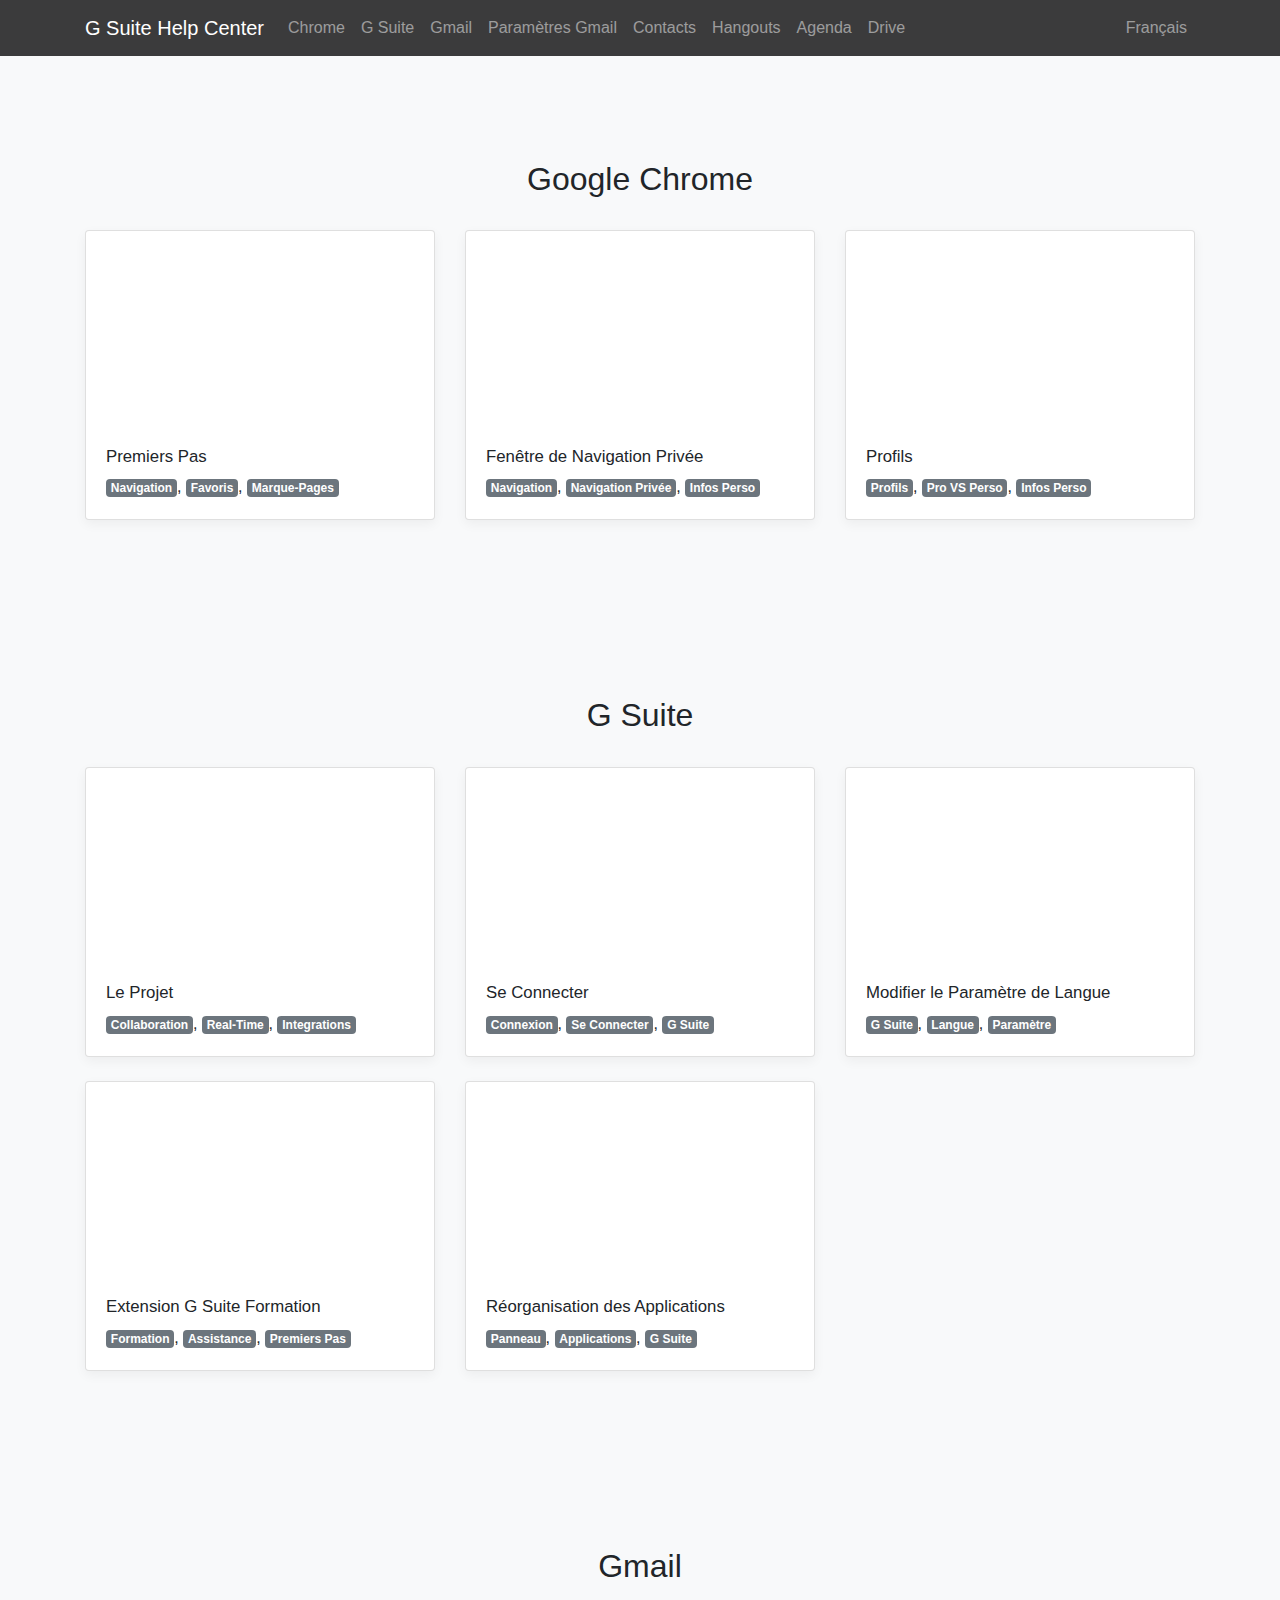
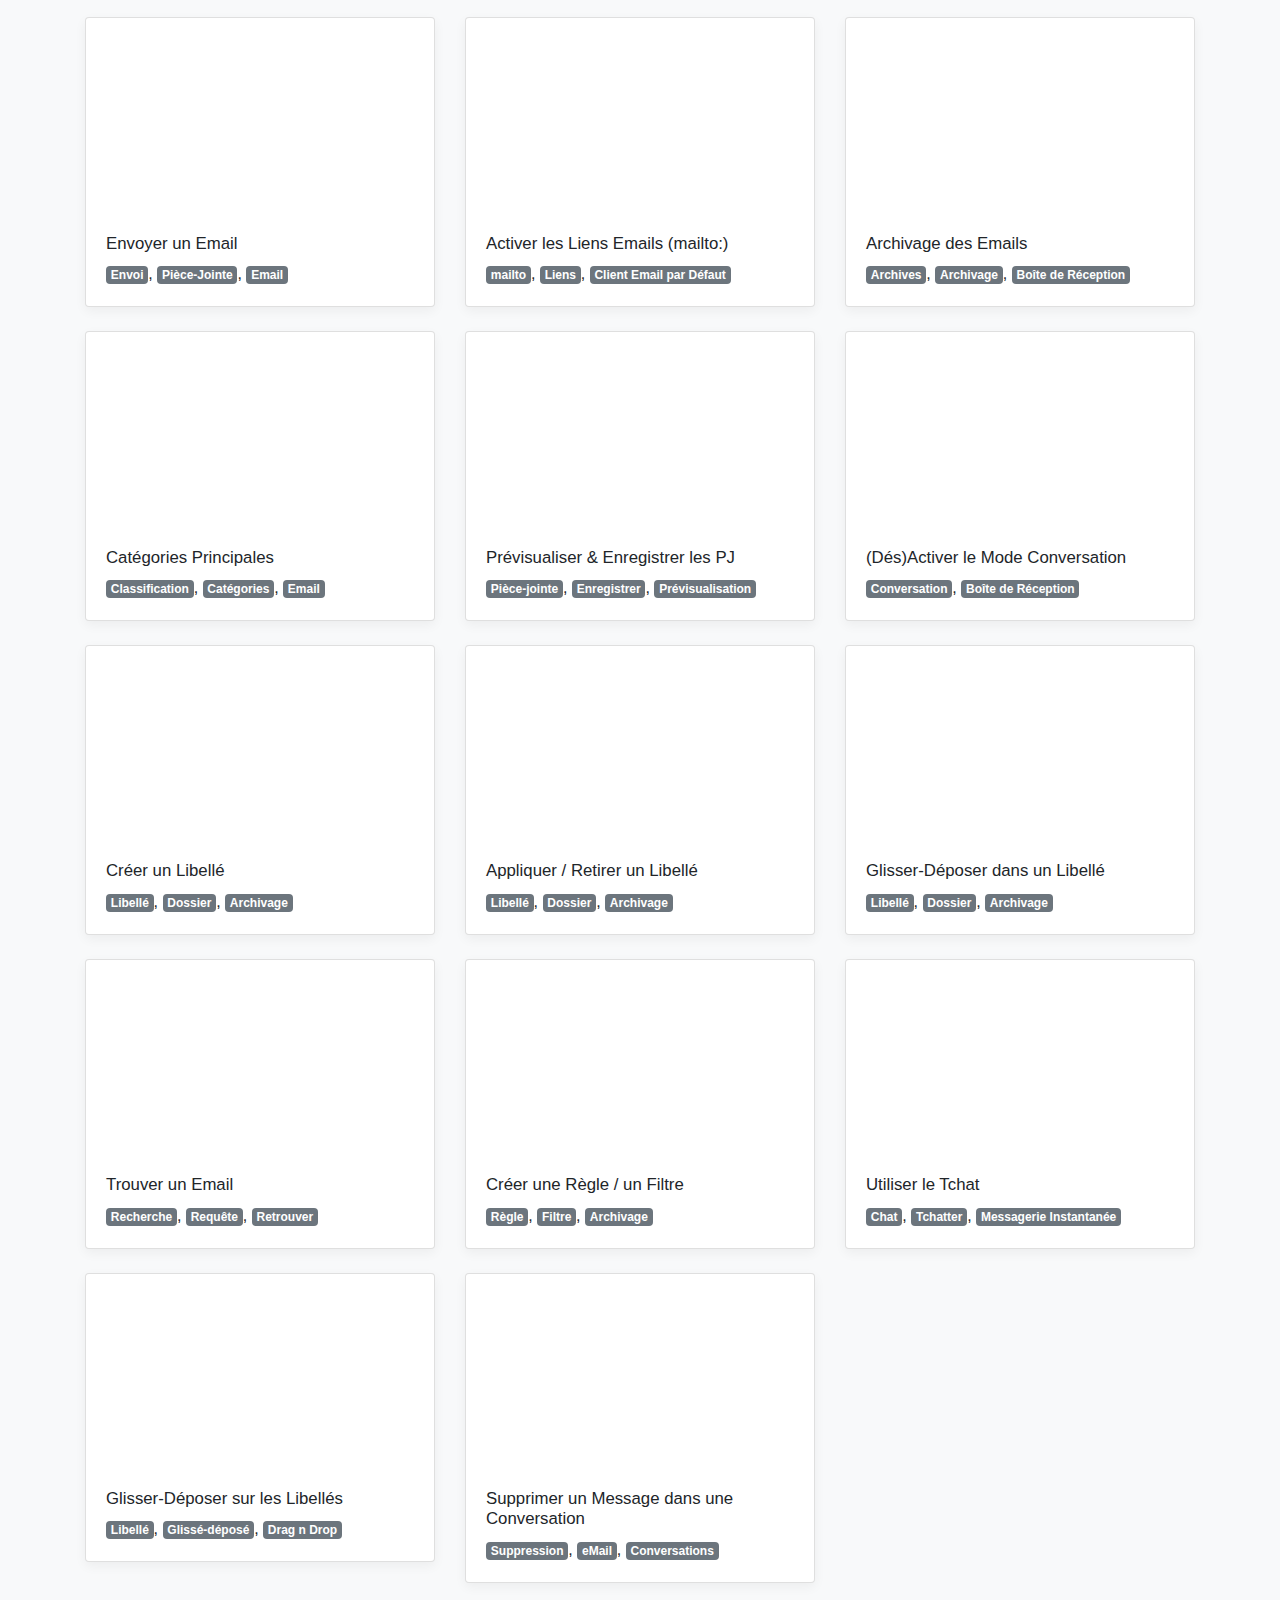
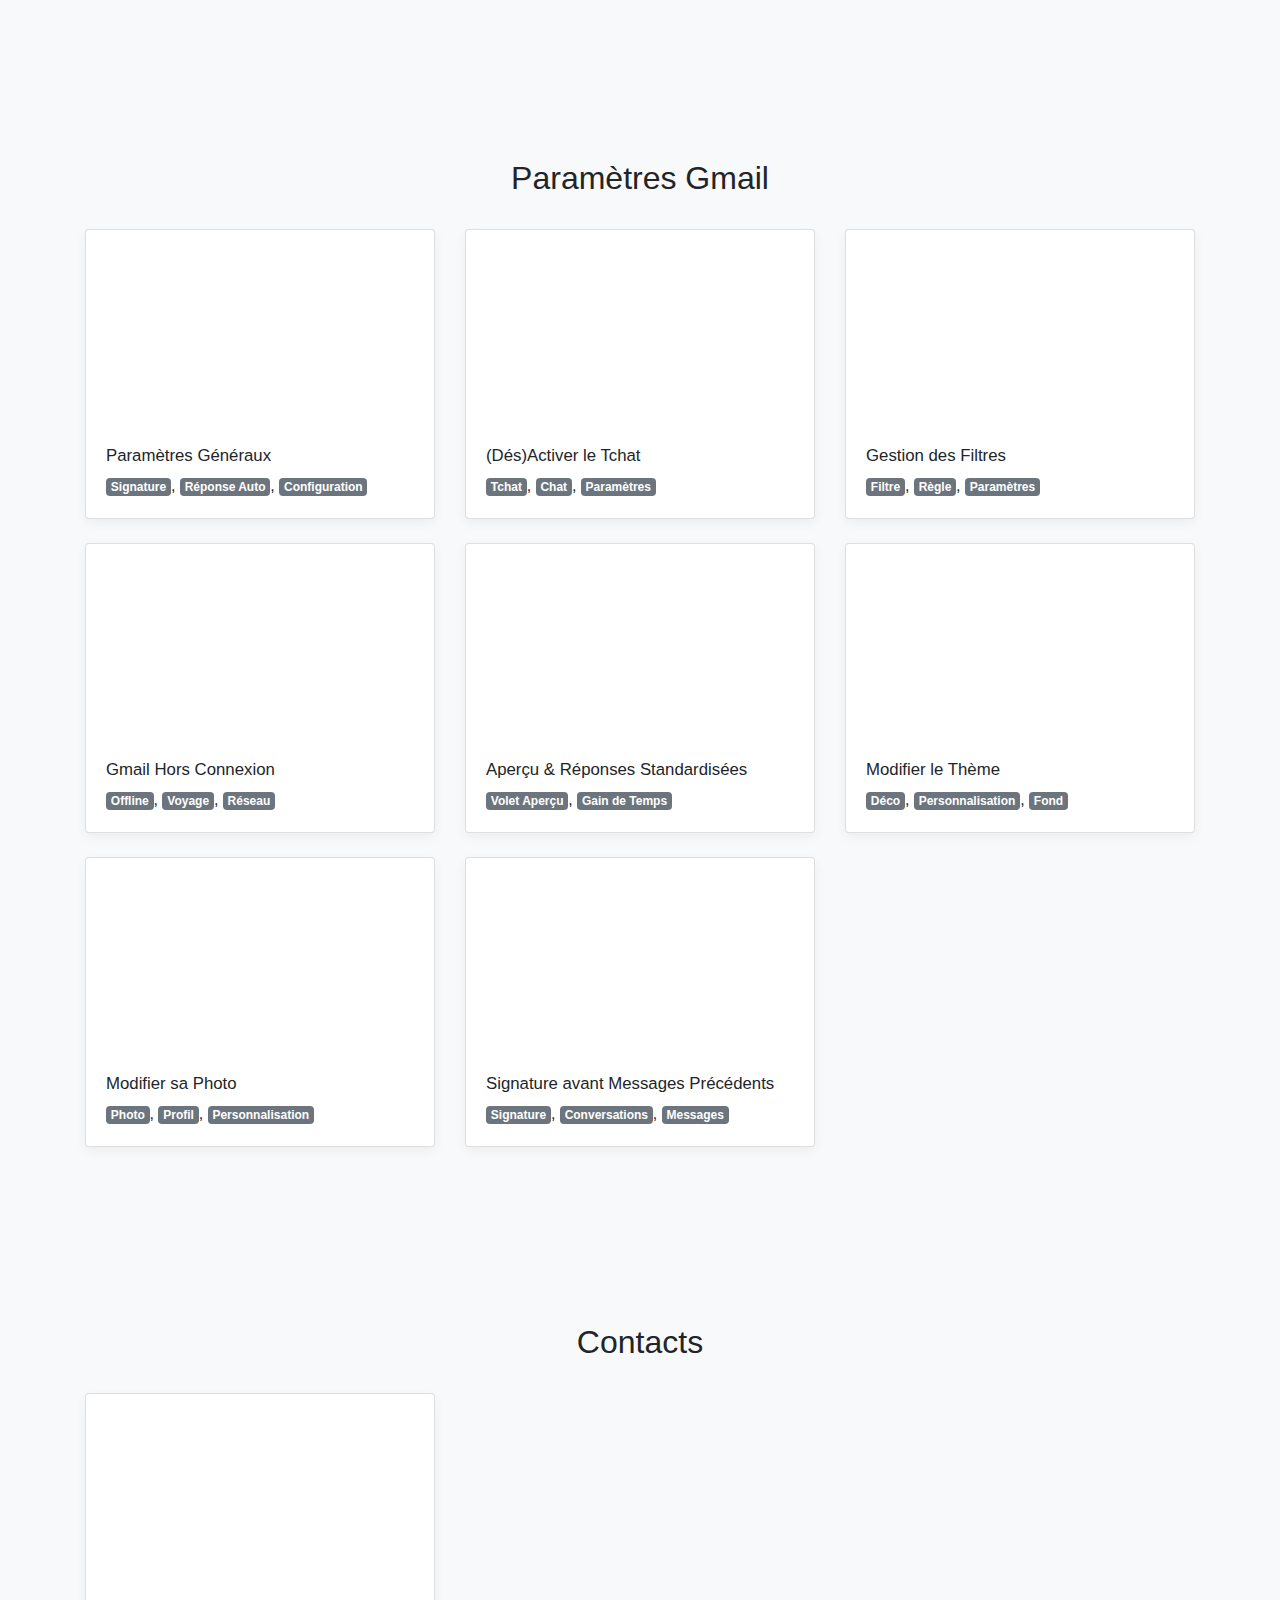
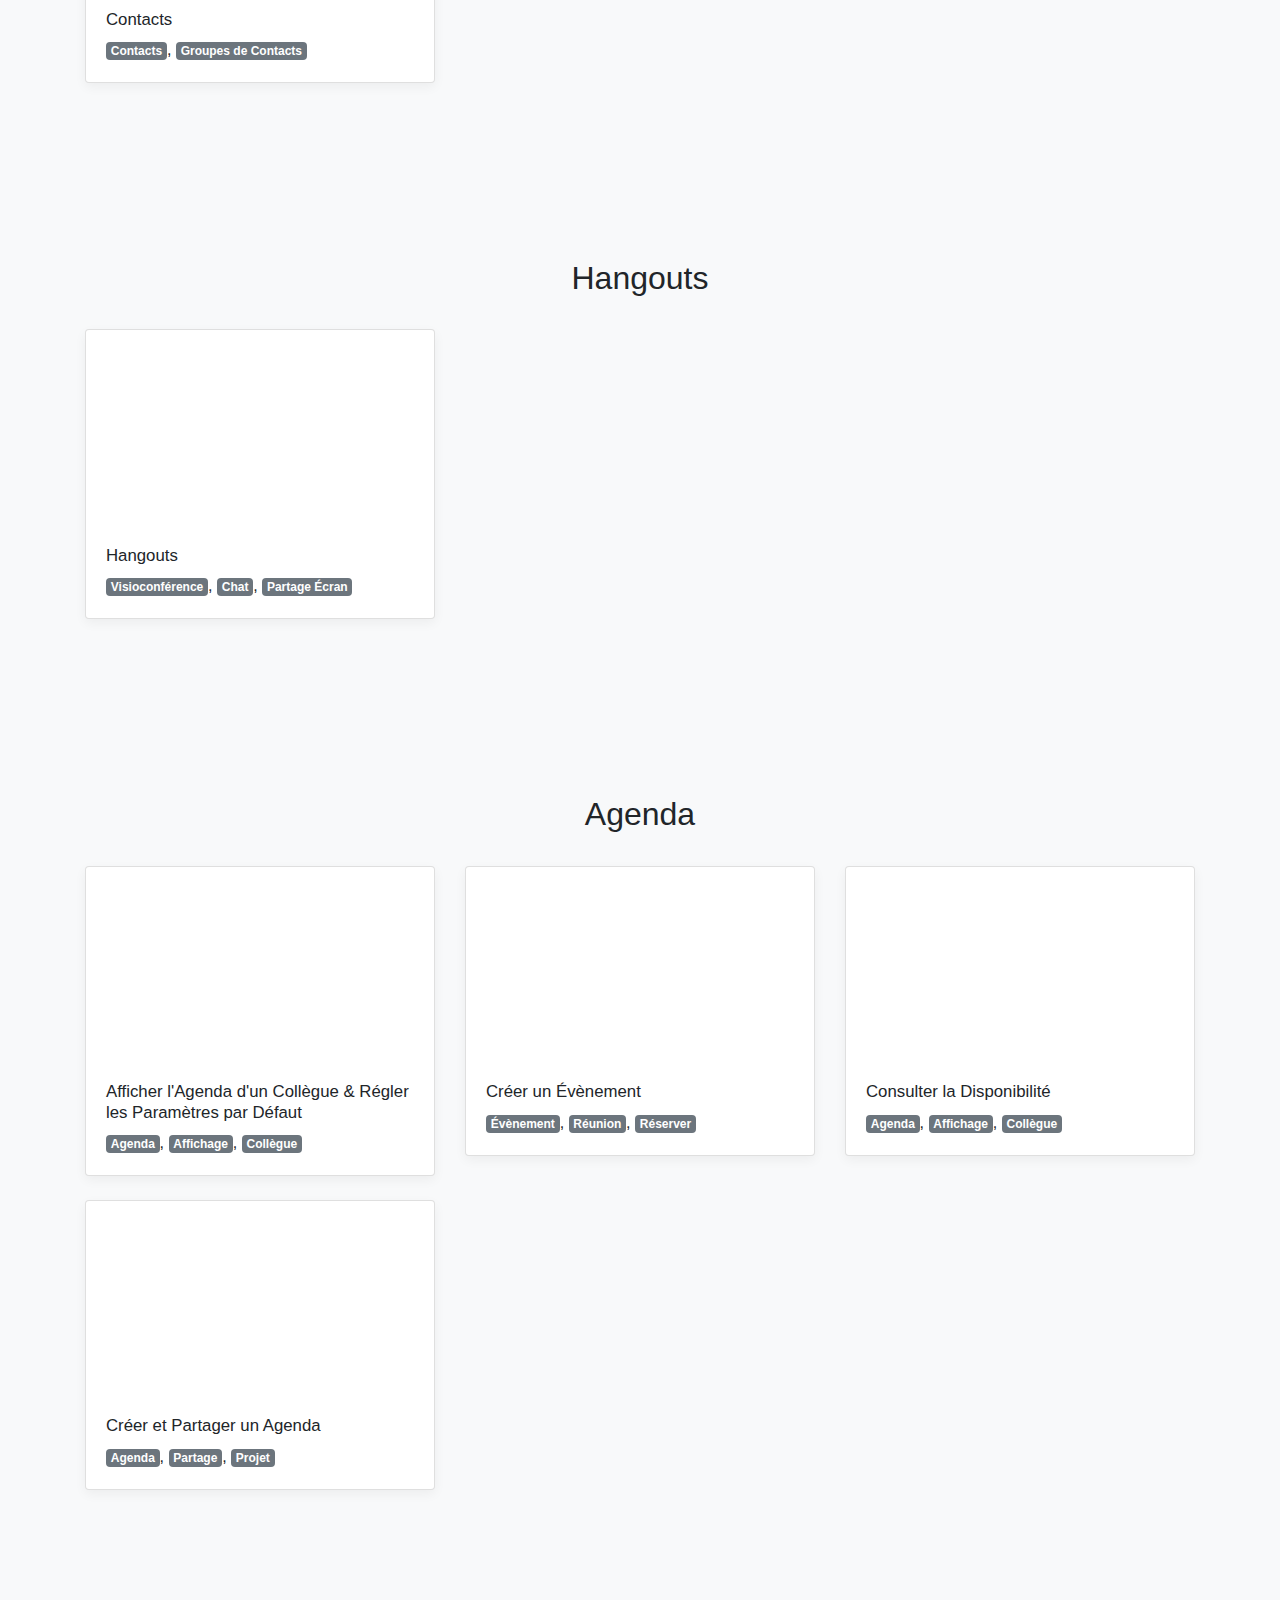
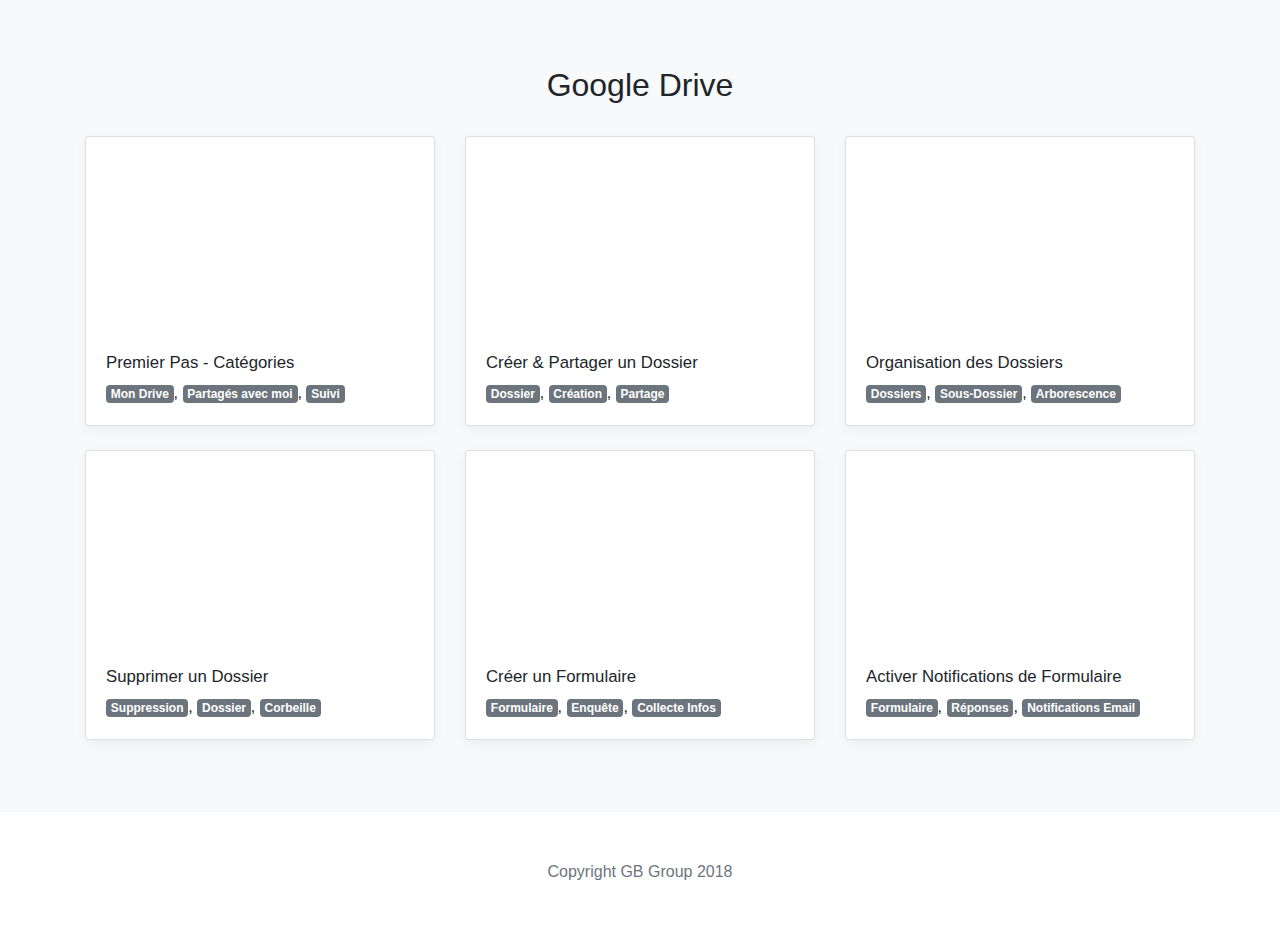
==== en/index.html @ 4e22719f "More vids" ====
<!doctype html>
<html lang="en">
  <head>
    <meta charset="utf-8">
    <meta name="viewport" content="width=device-width, initial-scale=1, shrink-to-fit=no">
    <meta name="description" content="">
    <meta name="author" content="">
    <link rel="icon" href="favicon.ico">
    <title>G Suite Help Center</title>
    <link href="../css/bootstrap.min.css" rel="stylesheet">
    <link href="../css/album.css" rel="stylesheet">
    <!-- Global site tag (gtag.js) - Google Analytics -->
    <script async src="https://www.googletagmanager.com/gtag/js?id=UA-108104860-9"></script>
    <script>
      window.dataLayer = window.dataLayer || [];
      function gtag(){dataLayer.push(arguments);}
      gtag('js', new Date());

      gtag('config', 'UA-108104860-9');
    </script>
  </head>

  <body>

    <nav class="navbar navbar-expand-lg navbar-dark bg-dark">
      <div class="container">
        <a class="navbar-brand" href="#">G Suite Help Center</a>
        <button class="navbar-toggler" type="button" data-toggle="collapse" data-target="#navbar" aria-controls="navbar" aria-expanded="false" aria-label="Toggle navigation">
          <span class="navbar-toggler-icon"></span>
        </button>

        <div class="collapse navbar-collapse" id="navbar">
          <ul class="navbar-nav mr-auto">
            <li class="nav-item">
              <a class="nav-link" href="#chrome">Chrome</a>
            </li>
            <li class="nav-item">
              <a class="nav-link" href="#gsuite">G Suite</a>
            </li>
            <li class="nav-item">
              <a class="nav-link" href="#gmail">Gmail</a>
            </li>
            <li class="nav-item">
              <a class="nav-link" href="#gmailSettings">Paramètres Gmail</a>
            </li>
            <li class="nav-item">
              <a class="nav-link" href="#contacts">Contacts</a>
            </li>
            <li class="nav-item">
              <a class="nav-link" href="#hangouts">Hangouts</a>
            </li>
            <li class="nav-item">
              <a class="nav-link" href="#agenda">Agenda</a>
            </li>
            <li class="nav-item">
              <a class="nav-link" href="#drive">Drive</a>
            </li>
          </ul>
          <ul class="navbar-nav">
            <li class="nav-item">
              <a class="nav-link" href="https://gsuite.gb-group.co/fr">Français</a>
            </li>
          </ul>
        </div>
      </div>
    </nav>

    <main role="main">

      <div class="album py-5 bg-light">
        
        <div class="container">

          <div class="row">
            <div class="col text-center">
              <a name="chrome"></a><h2 class="cate-title">Google Chrome</h2>  
            </div>
          </div>

          <div class="row">

            <div class="col-md-4">
              <div class="card mb-4 box-shadow">
                <div class="embed-responsive embed-responsive-16by9">
                  <iframe class="embed-responsive-item" src="https://www.youtube.com/embed/2kGP-5gR8g8?rel=0&amp;showinfo=0" allowfullscreen></iframe>
                </div>
                <div class="card-body">
                  <h4 class="tuto-title">Premiers Pas</h4>
                  <p class="card-text"><span class="badge badge-secondary">Navigation</span>, <span class="badge badge-secondary">Favoris</span>, <span class="badge badge-secondary">Marque-Pages</span></p>
                </div>
              </div>
            </div>

            <div class="col-md-4">
              <div class="card mb-4 box-shadow">
                <div class="embed-responsive embed-responsive-16by9">
                  <iframe class="embed-responsive-item" src="https://www.youtube.com/embed/N6zvL2Kn-K4?rel=0&amp;showinfo=0" allowfullscreen></iframe>
                </div>
                <div class="card-body">
                  <h4 class="tuto-title">Fenêtre de Navigation Privée</h4>
                  <p class="card-text"><span class="badge badge-secondary">Navigation</span>, <span class="badge badge-secondary">Navigation Privée</span>, <span class="badge badge-secondary">Infos Perso</span></p>
                </div>
              </div>
            </div>

            <div class="col-md-4">
              <div class="card mb-4 box-shadow">
                <div class="embed-responsive embed-responsive-16by9">
                  <iframe class="embed-responsive-item" src="https://www.youtube.com/embed/lW6Am1SlxWw?rel=0&amp;showinfo=0" allowfullscreen></iframe>
                </div>
                <div class="card-body">
                  <h4 class="tuto-title">Profils</h4>
                  <p class="card-text"><span class="badge badge-secondary">Profils</span>, <span class="badge badge-secondary">Pro VS Perso</span>, <span class="badge badge-secondary">Infos Perso</span></p>
                </div>
              </div>
            </div>

          </div>

        </div>

      </div>

      <div class="album py-5 bg-light">
        
        <div class="container">

          <div class="row">
            <div class="col text-center">
              <a name="gsuite"></a><h2 class="cate-title">G Suite</h2>  
            </div>
          </div>

          <div class="row">

            <div class="col-md-4">
              <div class="card mb-4 box-shadow">
                <div class="embed-responsive embed-responsive-16by9">
                  <iframe class="embed-responsive-item" src="https://www.youtube.com/embed/ypNtM1RUz64?hl=en&amp;cc_load_policy=1&amp;rel=0&amp;showinfo=0" allowfullscreen></iframe>
                </div>
                <div class="card-body">
                  <h4 class="tuto-title">Le Projet</h4>
                  <p class="card-text"><span class="badge badge-secondary">Collaboration</span>, <span class="badge badge-secondary">Real-Time</span>, <span class="badge badge-secondary">Integrations</span></p>
                </div>
              </div>
            </div>

            <div class="col-md-4">
              <div class="card mb-4 box-shadow">
                <div class="embed-responsive embed-responsive-16by9">
                  <iframe class="embed-responsive-item" src="https://www.youtube.com/embed/y5DPs3n1wRc?rel=0&amp;showinfo=0" allowfullscreen></iframe>
                </div>
                <div class="card-body">
                  <h4 class="tuto-title">Se Connecter</h4>
                  <p class="card-text"><span class="badge badge-secondary">Connexion</span>, <span class="badge badge-secondary">Se Connecter</span>, <span class="badge badge-secondary">G Suite</span></p>
                </div>
              </div>
            </div>

            <div class="col-md-4">
              <div class="card mb-4 box-shadow">
                <div class="embed-responsive embed-responsive-16by9">
                  <iframe class="embed-responsive-item" src="https://www.youtube.com/embed/cGf5p91EJqw?rel=0&amp;showinfo=0" allowfullscreen></iframe>
                </div>
                <div class="card-body">
                  <h4 class="tuto-title">Modifier le Paramètre de Langue</h4>
                  <p class="card-text"><span class="badge badge-secondary">G Suite</span>, <span class="badge badge-secondary">Langue</span>, <span class="badge badge-secondary">Paramètre</span></p>
                </div>
              </div>
            </div>

          </div>

          <div class="row">

            <div class="col-md-4">
              <div class="card mb-4 box-shadow">
                <div class="embed-responsive embed-responsive-16by9">
                  <iframe class="embed-responsive-item" src="https://www.youtube.com/embed/2_39NSvLfr0?rel=0&amp;showinfo=0" allowfullscreen></iframe>
                </div>
                <div class="card-body">
                  <h4 class="tuto-title">Extension G Suite Formation</h4>
                  <p class="card-text"><span class="badge badge-secondary">Formation</span>, <span class="badge badge-secondary">Assistance</span>, <span class="badge badge-secondary">Premiers Pas</span></p>
                </div>
              </div>
            </div>

            <div class="col-md-4">
              <div class="card mb-4 box-shadow">
                <div class="embed-responsive embed-responsive-16by9">
                  <iframe class="embed-responsive-item" src="https://www.youtube.com/embed/VmD4jpkPq6g?rel=0&amp;showinfo=0" allowfullscreen></iframe>
                </div>
                <div class="card-body">
                  <h4 class="tuto-title">Réorganisation des Applications</h4>
                  <p class="card-text"><span class="badge badge-secondary">Panneau</span>, <span class="badge badge-secondary">Applications</span>, <span class="badge badge-secondary">G Suite</span></p>
                </div>
              </div>
            </div>

            <div class="col-md-4">
              &nbsp;
            </div>

          </div>

        </div>

      </div>

      <div class="album py-5 bg-light">
        
        <div class="container">

          <div class="row">
            <div class="col text-center">
              <a name="gmail"></a><h2 class="cate-title">Gmail</h2>  
            </div>
          </div>

          <div class="row">

            <div class="col-md-4">
              <div class="card mb-4 box-shadow">
                <div class="embed-responsive embed-responsive-16by9">
                  <iframe class="embed-responsive-item" src="https://www.youtube.com/embed/UoMtRnsp-cs?rel=0&amp;showinfo=0" allowfullscreen></iframe>
                </div>
                <div class="card-body">
                  <h4 class="tuto-title">Envoyer un Email</h4>
                  <p class="card-text"><span class="badge badge-secondary">Envoi</span>, <span class="badge badge-secondary">Pièce-Jointe</span>, <span class="badge badge-secondary">Email</span></p>
                </div>
              </div>
            </div>

            <div class="col-md-4">
              <div class="card mb-4 box-shadow">
                <div class="embed-responsive embed-responsive-16by9">
                  <iframe class="embed-responsive-item" src="https://www.youtube.com/embed/uDnjBFGX6xI?rel=0&amp;showinfo=0" allowfullscreen></iframe>
                </div>
                <div class="card-body">
                  <h4 class="tuto-title">Activer les Liens Emails (mailto:)</h4>
                  <p class="card-text"><span class="badge badge-secondary">mailto</span>, <span class="badge badge-secondary">Liens</span>, <span class="badge badge-secondary">Client Email par Défaut</span></p>
                </div>
              </div>
            </div>

            <div class="col-md-4">
              <div class="card mb-4 box-shadow">
                <div class="embed-responsive embed-responsive-16by9">
                  <iframe class="embed-responsive-item" src="https://www.youtube.com/embed/zNw-WJqi3OQ?rel=0&amp;showinfo=0" allowfullscreen></iframe>
                </div>
                <div class="card-body">
                  <h4 class="tuto-title">Archivage des Emails</h4>
                  <p class="card-text"><span class="badge badge-secondary">Archives</span>, <span class="badge badge-secondary">Archivage</span>, <span class="badge badge-secondary">Boîte de Réception</span></p>
                </div>
              </div>
            </div>

          </div>

          <div class="row">

            <div class="col-md-4">
              <div class="card mb-4 box-shadow">
                <div class="embed-responsive embed-responsive-16by9">
                  <iframe class="embed-responsive-item" src="https://www.youtube.com/embed/B26r3SDzjUs?rel=0&amp;showinfo=0" allowfullscreen></iframe>
                </div>
                <div class="card-body">
                  <h4 class="tuto-title">Catégories Principales</h4>
                  <p class="card-text"><span class="badge badge-secondary">Classification</span>, <span class="badge badge-secondary">Catégories</span>, <span class="badge badge-secondary">Email</span></p>
                </div>
              </div>
            </div>

            <div class="col-md-4">
              <div class="card mb-4 box-shadow">
                <div class="embed-responsive embed-responsive-16by9">
                  <iframe class="embed-responsive-item" src="https://www.youtube.com/embed/Gx4xF6KqxWA?rel=0&amp;showinfo=0" allowfullscreen></iframe>
                </div>
                <div class="card-body">
                  <h4 class="tuto-title">Prévisualiser &amp; Enregistrer les PJ</h4>
                  <p class="card-text"><span class="badge badge-secondary">Pièce-jointe</span>, <span class="badge badge-secondary">Enregistrer</span>, <span class="badge badge-secondary">Prévisualisation</span></p>
                </div>
              </div>
            </div>

            <div class="col-md-4">
              <div class="card mb-4 box-shadow">
                <div class="embed-responsive embed-responsive-16by9">
                  <iframe class="embed-responsive-item" src="https://www.youtube.com/embed/ACWRJ2cV_d0?rel=0&amp;showinfo=0" allowfullscreen></iframe>
                </div>
                <div class="card-body">
                  <h4 class="tuto-title">(Dés)Activer le Mode Conversation</h4>
                  <p class="card-text"><span class="badge badge-secondary">Conversation</span>, <span class="badge badge-secondary">Boîte de Réception</span></p>
                </div>
              </div>
            </div>

          </div>

          <div class="row">

            <div class="col-md-4">
              <div class="card mb-4 box-shadow">
                <div class="embed-responsive embed-responsive-16by9">
                  <iframe class="embed-responsive-item" src="https://www.youtube.com/embed/Z_gR6CNj5SE?rel=0&amp;showinfo=0" allowfullscreen></iframe>
                </div>
                <div class="card-body">
                  <h4 class="tuto-title">Créer un Libellé</h4>
                  <p class="card-text"><span class="badge badge-secondary">Libellé</span>, <span class="badge badge-secondary">Dossier</span>, <span class="badge badge-secondary">Archivage</span></p>
                </div>
              </div>
            </div>

            <div class="col-md-4">
              <div class="card mb-4 box-shadow">
                <div class="embed-responsive embed-responsive-16by9">
                  <iframe class="embed-responsive-item" src="https://www.youtube.com/embed/S9VeiZ_RLlA?rel=0&amp;showinfo=0" allowfullscreen></iframe>
                </div>
                <div class="card-body">
                  <h4 class="tuto-title">Appliquer / Retirer un Libellé</h4>
                  <p class="card-text"><span class="badge badge-secondary">Libellé</span>, <span class="badge badge-secondary">Dossier</span>, <span class="badge badge-secondary">Archivage</span></p>
                </div>
              </div>
            </div>

            <div class="col-md-4">
              <div class="card mb-4 box-shadow">
                <div class="embed-responsive embed-responsive-16by9">
                  <iframe class="embed-responsive-item" src="https://www.youtube.com/embed/Gn_g3jhC0T4?rel=0&amp;showinfo=0" allowfullscreen></iframe>
                </div>
                <div class="card-body">
                  <h4 class="tuto-title">Glisser-Déposer dans un Libellé</h4>
                  <p class="card-text"><span class="badge badge-secondary">Libellé</span>, <span class="badge badge-secondary">Dossier</span>, <span class="badge badge-secondary">Archivage</span></p>
                </div>
              </div>
            </div>

          </div>

          <div class="row">

            <div class="col-md-4">
              <div class="card mb-4 box-shadow">
                <div class="embed-responsive embed-responsive-16by9">
                  <iframe class="embed-responsive-item" src="https://www.youtube.com/embed/i_UI2G5EXls?rel=0&amp;showinfo=0" allowfullscreen></iframe>
                </div>
                <div class="card-body">
                  <h4 class="tuto-title">Trouver un Email</h4>
                  <p class="card-text"><span class="badge badge-secondary">Recherche</span>, <span class="badge badge-secondary">Requête</span>, <span class="badge badge-secondary">Retrouver</span></p>
                </div>
              </div>
            </div>

            <div class="col-md-4">
              <div class="card mb-4 box-shadow">
                <div class="embed-responsive embed-responsive-16by9">
                  <iframe class="embed-responsive-item" src="https://www.youtube.com/embed/Pb06TYCnuWc?rel=0&amp;showinfo=0" allowfullscreen></iframe>
                </div>
                <div class="card-body">
                  <h4 class="tuto-title">Créer une Règle / un Filtre</h4>
                  <p class="card-text"><span class="badge badge-secondary">Règle</span>, <span class="badge badge-secondary">Filtre</span>, <span class="badge badge-secondary">Archivage</span></p>
                </div>
              </div>
            </div>

            <div class="col-md-4">
              <div class="card mb-4 box-shadow">
                <div class="embed-responsive embed-responsive-16by9">
                  <iframe class="embed-responsive-item" src="https://www.youtube.com/embed/d8CRj_MokFU?rel=0&amp;showinfo=0" allowfullscreen></iframe>
                </div>
                <div class="card-body">
                  <h4 class="tuto-title">Utiliser le Tchat</h4>
                  <p class="card-text"><span class="badge badge-secondary">Chat</span>, <span class="badge badge-secondary">Tchatter</span>, <span class="badge badge-secondary">Messagerie Instantanée</span></p>
                </div>
              </div>
            </div>

          </div>

          <div class="row">

            <div class="col-md-4">
              <div class="card mb-4 box-shadow">
                <div class="embed-responsive embed-responsive-16by9">
                  <iframe class="embed-responsive-item" src="https://www.youtube.com/embed/TPQ5Jc46tko?rel=0&amp;showinfo=0" allowfullscreen></iframe>
                </div>
                <div class="card-body">
                  <h4 class="tuto-title">Glisser-Déposer sur les Libellés</h4>
                  <p class="card-text"><span class="badge badge-secondary">Libellé</span>, <span class="badge badge-secondary">Glissé-déposé</span>, <span class="badge badge-secondary">Drag n Drop</span></p>
                </div>
              </div>
            </div>

            <div class="col-md-4">
              <div class="card mb-4 box-shadow">
                <div class="embed-responsive embed-responsive-16by9">
                  <iframe class="embed-responsive-item" src="https://www.youtube.com/embed/yPLGL9Krt8I?rel=0&amp;showinfo=0" allowfullscreen></iframe>
                </div>
                <div class="card-body">
                  <h4 class="tuto-title">Supprimer un Message dans une Conversation</h4>
                  <p class="card-text"><span class="badge badge-secondary">Suppression</span>, <span class="badge badge-secondary">eMail</span>, <span class="badge badge-secondary">Conversations</span></p>
                </div>
              </div>
            </div>

            <div class="col-md-4">
              &nbsp;
            </div>

          </div>



        </div>

      </div>

      <div class="album py-5 bg-light">
        
        <div class="container">

          <div class="row">
            <div class="col text-center">
              <a name="gmailSettings"></a><h2 class="cate-title">Paramètres Gmail</h2>  
            </div>
          </div>

          <div class="row">

            <div class="col-md-4">
              <div class="card mb-4 box-shadow">
                <div class="embed-responsive embed-responsive-16by9">
                  <iframe class="embed-responsive-item" src="https://www.youtube.com/embed/VIRqkYHfEzc?rel=0&amp;showinfo=0" allowfullscreen></iframe>
                </div>
                <div class="card-body">
                  <h4 class="tuto-title">Paramètres Généraux</h4>
                  <p class="card-text"><span class="badge badge-secondary">Signature</span>, <span class="badge badge-secondary">Réponse Auto</span>, <span class="badge badge-secondary">Configuration</span></p>
                </div>
              </div>
            </div>

            <div class="col-md-4">
              <div class="card mb-4 box-shadow">
                <div class="embed-responsive embed-responsive-16by9">
                  <iframe class="embed-responsive-item" src="https://www.youtube.com/embed/Ai2BtkPCNtY?rel=0&amp;showinfo=0" allowfullscreen></iframe>
                </div>
                <div class="card-body">
                  <h4 class="tuto-title">(Dés)Activer le Tchat</h4>
                  <p class="card-text"><span class="badge badge-secondary">Tchat</span>, <span class="badge badge-secondary">Chat</span>, <span class="badge badge-secondary">Paramètres</span></p>
                </div>
              </div>
            </div>

            <div class="col-md-4">
              <div class="card mb-4 box-shadow">
                <div class="embed-responsive embed-responsive-16by9">
                  <iframe class="embed-responsive-item" src="https://www.youtube.com/embed/CY6NvSun64o?rel=0&amp;showinfo=0" allowfullscreen></iframe>
                </div>
                <div class="card-body">
                  <h4 class="tuto-title">Gestion des Filtres</h4>
                  <p class="card-text"><span class="badge badge-secondary">Filtre</span>, <span class="badge badge-secondary">Règle</span>, <span class="badge badge-secondary">Paramètres</span></p>
                </div>
              </div>
            </div>

          </div>

          <div class="row">

            <div class="col-md-4">
              <div class="card mb-4 box-shadow">
                <div class="embed-responsive embed-responsive-16by9">
                  <iframe class="embed-responsive-item" src="https://www.youtube.com/embed/U6usJU3GgtM?rel=0&amp;showinfo=0" allowfullscreen></iframe>
                </div>
                <div class="card-body">
                  <h4 class="tuto-title">Gmail Hors Connexion</h4>
                  <p class="card-text"><span class="badge badge-secondary">Offline</span>, <span class="badge badge-secondary">Voyage</span>, <span class="badge badge-secondary">Réseau</span></p>
                </div>
              </div>
            </div>

            <div class="col-md-4">
              <div class="card mb-4 box-shadow">
                <div class="embed-responsive embed-responsive-16by9">
                  <iframe class="embed-responsive-item" src="https://www.youtube.com/embed/XUnRW4nrd0A?rel=0&amp;showinfo=0" allowfullscreen></iframe>
                </div>
                <div class="card-body">
                  <h4 class="tuto-title">Aperçu &amp; Réponses Standardisées</h4>
                  <p class="card-text"><span class="badge badge-secondary">Volet Aperçu</span>, <span class="badge badge-secondary">Gain de Temps</span></p>
                </div>
              </div>
            </div>

            <div class="col-md-4">
              <div class="card mb-4 box-shadow">
                <div class="embed-responsive embed-responsive-16by9">
                  <iframe class="embed-responsive-item" src="https://www.youtube.com/embed/M4HEYNZzYIQ?rel=0&amp;showinfo=0" allowfullscreen></iframe>
                </div>
                <div class="card-body">
                  <h4 class="tuto-title">Modifier le Thème</h4>
                  <p class="card-text"><span class="badge badge-secondary">Déco</span>, <span class="badge badge-secondary">Personnalisation</span>, <span class="badge badge-secondary">Fond</span></p>
                </div>
              </div>
            </div>

          </div>

          <div class="row">

            <div class="col-md-4">
              <div class="card mb-4 box-shadow">
                <div class="embed-responsive embed-responsive-16by9">
                  <iframe class="embed-responsive-item" src="https://www.youtube.com/embed/J3RaEE8eS2M?rel=0&amp;showinfo=0" allowfullscreen></iframe>
                </div>
                <div class="card-body">
                  <h4 class="tuto-title">Modifier sa Photo</h4>
                  <p class="card-text"><span class="badge badge-secondary">Photo</span>, <span class="badge badge-secondary">Profil</span>, <span class="badge badge-secondary">Personnalisation</span></p>
                </div>
              </div>
            </div>

            <div class="col-md-4">
              <div class="card mb-4 box-shadow">
                <div class="embed-responsive embed-responsive-16by9">
                  <iframe class="embed-responsive-item" src="https://www.youtube.com/embed/3qVOBuVkeb4?rel=0&amp;showinfo=0" allowfullscreen></iframe>
                </div>
                <div class="card-body">
                  <h4 class="tuto-title">Signature avant Messages Précédents</h4>
                  <p class="card-text"><span class="badge badge-secondary">Signature</span>, <span class="badge badge-secondary">Conversations</span>, <span class="badge badge-secondary">Messages</span></p>
                </div>
              </div>
            </div>

            <div class="col-md-4">
              &nbsp;
            </div>

          </div>

        </div>

      </div>

      <div class="album py-5 bg-light">
        
        <div class="container">

          <div class="row">
            <div class="col text-center">
              <a name="contacts"></a><h2 class="cate-title">Contacts</h2>  
            </div>
          </div>

          <div class="row">

            <div class="col-md-4">
              <div class="card mb-4 box-shadow">
                <div class="embed-responsive embed-responsive-16by9">
                  <iframe class="embed-responsive-item" src="https://www.youtube.com/embed/y0Dz8zrYr4s?rel=0&amp;showinfo=0" allowfullscreen></iframe>
                </div>
                <div class="card-body">
                  <h4 class="tuto-title">Contacts</h4>
                  <p class="card-text"><span class="badge badge-secondary">Contacts</span>, <span class="badge badge-secondary">Groupes de Contacts</span></p>
                </div>
              </div>
            </div>

            <div class="col-md-4">
              &nbsp;
            </div>

            <div class="col-md-4">
              &nbsp;
            </div>

          </div>

        </div>

      </div>

      <div class="album py-5 bg-light">
        
        <div class="container">

          <div class="row">
            <div class="col text-center">
              <a name="hangouts"></a><h2 class="cate-title">Hangouts</h2>  
            </div>
          </div>

          <div class="row">

            <div class="col-md-4">
              <div class="card mb-4 box-shadow">
                <div class="embed-responsive embed-responsive-16by9">
                  <iframe class="embed-responsive-item" src="https://www.youtube.com/embed/CzIC9G-QOXk?rel=0&amp;showinfo=0" allowfullscreen></iframe>
                </div>
                <div class="card-body">
                  <h4 class="tuto-title">Hangouts</h4>
                  <p class="card-text"><span class="badge badge-secondary">Visioconférence</span>, <span class="badge badge-secondary">Chat</span>, <span class="badge badge-secondary">Partage Écran</span></p>
                </div>
              </div>
            </div>

            <div class="col-md-4">
              &nbsp;
            </div>

            <div class="col-md-4">
              &nbsp;
            </div>

          </div>

        </div>

      </div>

      <div class="album py-5 bg-light">
        
        <div class="container">

          <div class="row">
            <div class="col text-center">
              <a name="agenda"></a><h2 class="cate-title">Agenda</h2>  
            </div>
          </div>

          <div class="row">

            <div class="col-md-4">
              <div class="card mb-4 box-shadow">
                <div class="embed-responsive embed-responsive-16by9">
                  <iframe class="embed-responsive-item" src="https://www.youtube.com/embed/2BUKtwNNjLA?rel=0&amp;showinfo=0" allowfullscreen></iframe>
                </div>
                <div class="card-body">
                  <h4 class="tuto-title">Afficher l'Agenda d'un Collègue &amp; Régler les Paramètres par Défaut</h4>
                  <p class="card-text"><span class="badge badge-secondary">Agenda</span>, <span class="badge badge-secondary">Affichage</span>, <span class="badge badge-secondary">Collègue</span></p>
                </div>
              </div>
            </div>

            <div class="col-md-4">
              <div class="card mb-4 box-shadow">
                <div class="embed-responsive embed-responsive-16by9">
                  <iframe class="embed-responsive-item" src="https://www.youtube.com/embed/AI8teKb5grY?rel=0&amp;showinfo=0" allowfullscreen></iframe>
                </div>
                <div class="card-body">
                  <h4 class="tuto-title">Créer un Évènement</h4>
                  <p class="card-text"><span class="badge badge-secondary">Évènement</span>, <span class="badge badge-secondary">Réunion</span>, <span class="badge badge-secondary">Réserver</span></p>
                </div>
              </div>
            </div>

            <div class="col-md-4">
              <div class="card mb-4 box-shadow">
                <div class="embed-responsive embed-responsive-16by9">
                  <iframe class="embed-responsive-item" src="https://www.youtube.com/embed/h7ClAO9awrA?rel=0&amp;showinfo=0" allowfullscreen></iframe>
                </div>
                <div class="card-body">
                  <h4 class="tuto-title">Consulter la Disponibilité</h4>
                  <p class="card-text"><span class="badge badge-secondary">Agenda</span>, <span class="badge badge-secondary">Affichage</span>, <span class="badge badge-secondary">Collègue</span></p>
                </div>
              </div>
            </div>

          </div>

          <div class="row">

            <div class="col-md-4">
              <div class="card mb-4 box-shadow">
                <div class="embed-responsive embed-responsive-16by9">
                  <iframe class="embed-responsive-item" src="https://www.youtube.com/embed/lXhG26mqWZ4?rel=0&amp;showinfo=0" allowfullscreen></iframe>
                </div>
                <div class="card-body">
                  <h4 class="tuto-title">Créer et Partager un Agenda</h4>
                  <p class="card-text"><span class="badge badge-secondary">Agenda</span>, <span class="badge badge-secondary">Partage</span>, <span class="badge badge-secondary">Projet</span></p>
                </div>
              </div>
            </div>

            <div class="col-md-4">
              &nbsp;
            </div>

            <div class="col-md-4">
              &nbsp;
            </div>

          </div>

        </div>

      </div>


      <div class="album py-5 bg-light">
        
        <div class="container">

          <div class="row">
            <div class="col text-center">
              <a name="drive"></a><h2 class="cate-title">Google Drive</h2>  
            </div>
          </div>

          <div class="row">

            <div class="col-md-4">
              <div class="card mb-4 box-shadow">
                <div class="embed-responsive embed-responsive-16by9">
                  <iframe class="embed-responsive-item" src="https://www.youtube.com/embed/mMlq-55Pbu8?rel=0&amp;showinfo=0" allowfullscreen></iframe>
                </div>
                <div class="card-body">
                  <h4 class="tuto-title">Premier Pas - Catégories</h4>
                  <p class="card-text"><span class="badge badge-secondary">Mon Drive</span>, <span class="badge badge-secondary">Partagés avec moi</span>, <span class="badge badge-secondary">Suivi</span></p>
                </div>
              </div>
            </div>

            <div class="col-md-4">
              <div class="card mb-4 box-shadow">
                <div class="embed-responsive embed-responsive-16by9">
                  <iframe class="embed-responsive-item" src="https://www.youtube.com/embed/c03doQzunUE?rel=0&amp;showinfo=0" allowfullscreen></iframe>
                </div>
                <div class="card-body">
                  <h4 class="tuto-title">Créer &amp; Partager un Dossier</h4>
                  <p class="card-text"><span class="badge badge-secondary">Dossier</span>, <span class="badge badge-secondary">Création</span>, <span class="badge badge-secondary">Partage</span></p>
                </div>
              </div>
            </div>

            <div class="col-md-4">
              <div class="card mb-4 box-shadow">
                <div class="embed-responsive embed-responsive-16by9">
                  <iframe class="embed-responsive-item" src="https://www.youtube.com/embed/re8Ic6eaehk?rel=0&amp;showinfo=0" allowfullscreen></iframe>
                </div>
                <div class="card-body">
                  <h4 class="tuto-title">Organisation des Dossiers</h4>
                  <p class="card-text"><span class="badge badge-secondary">Dossiers</span>, <span class="badge badge-secondary">Sous-Dossier</span>, <span class="badge badge-secondary">Arborescence</span></p>
                </div>
              </div>
            </div>

          </div>

          <div class="row">

            <div class="col-md-4">
              <div class="card mb-4 box-shadow">
                <div class="embed-responsive embed-responsive-16by9">
                  <iframe class="embed-responsive-item" src="https://www.youtube.com/embed/iRnczHCazBM?rel=0&amp;showinfo=0" allowfullscreen></iframe>
                </div>
                <div class="card-body">
                  <h4 class="tuto-title">Supprimer un Dossier</h4>
                  <p class="card-text"><span class="badge badge-secondary">Suppression</span>, <span class="badge badge-secondary">Dossier</span>, <span class="badge badge-secondary">Corbeille</span></p>
                </div>
              </div>
            </div>

            <div class="col-md-4">
              <div class="card mb-4 box-shadow">
                <div class="embed-responsive embed-responsive-16by9">
                  <iframe class="embed-responsive-item" src="https://www.youtube.com/embed/_JRJb-Ap5SU?rel=0&amp;showinfo=0" allowfullscreen></iframe>
                </div>
                <div class="card-body">
                  <h4 class="tuto-title">Créer un Formulaire</h4>
                  <p class="card-text"><span class="badge badge-secondary">Formulaire</span>, <span class="badge badge-secondary">Enquête</span>, <span class="badge badge-secondary">Collecte Infos</span></p>
                </div>
              </div>
            </div>

            <div class="col-md-4">
              <div class="card mb-4 box-shadow">
                <div class="embed-responsive embed-responsive-16by9">
                  <iframe class="embed-responsive-item" src="https://www.youtube.com/embed/ULcac3k7PKc?rel=0&amp;showinfo=0" allowfullscreen></iframe>
                </div>
                <div class="card-body">
                  <h4 class="tuto-title">Activer Notifications de Formulaire</h4>
                  <p class="card-text"><span class="badge badge-secondary">Formulaire</span>, <span class="badge badge-secondary">Réponses</span>, <span class="badge badge-secondary">Notifications Email</span></p>
                </div>
              </div>
            </div>

          </div>

        </div>

      </div>


    </main>

    <footer class="text-muted">
      <div class="container">
        <p class="text-center">Copyright GB Group 2018</p>
      </div>
    </footer>

    <script src="../js/jquery-3.2.1.slim.min.js"></script>
    <script src="../js/popper.min.js"></script>
    <script src="../js/bootstrap.min.js"></script>
  </body>
</html>
---- css/album.css ----
:root {
  --jumbotron-padding-y: 3rem;
}

.jumbotron {
  padding-top: var(--jumbotron-padding-y);
  padding-bottom: var(--jumbotron-padding-y);
  margin-bottom: 0;
  background-color: #fff;
}
@media (min-width: 768px) {
  .jumbotron {
    padding-top: calc(var(--jumbotron-padding-y) * 1);
    padding-bottom: calc(var(--jumbotron-padding-y) * 1);
  }
}

.jumbotron p:last-child {
  margin-bottom: 0;
}

.jumbotron-heading {
  font-weight: 300;
}

.jumbotron .container {
  max-width: 40rem;
}

footer {
  padding-top: 3rem;
  padding-bottom: 3rem;
}

footer p {
  margin-bottom: .25rem;
}

.box-shadow { box-shadow: 0 .25rem .75rem rgba(0, 0, 0, .05); }

.bg-dark {
    background-color: #3b3b3c !important;
}
.tuto-title {
  font-size: 1.05rem;
}
.cate-title {
  margin-bottom: 2rem;
  margin-top: 3.5rem;
}
.cate-row {
  text-align: center !important;
}
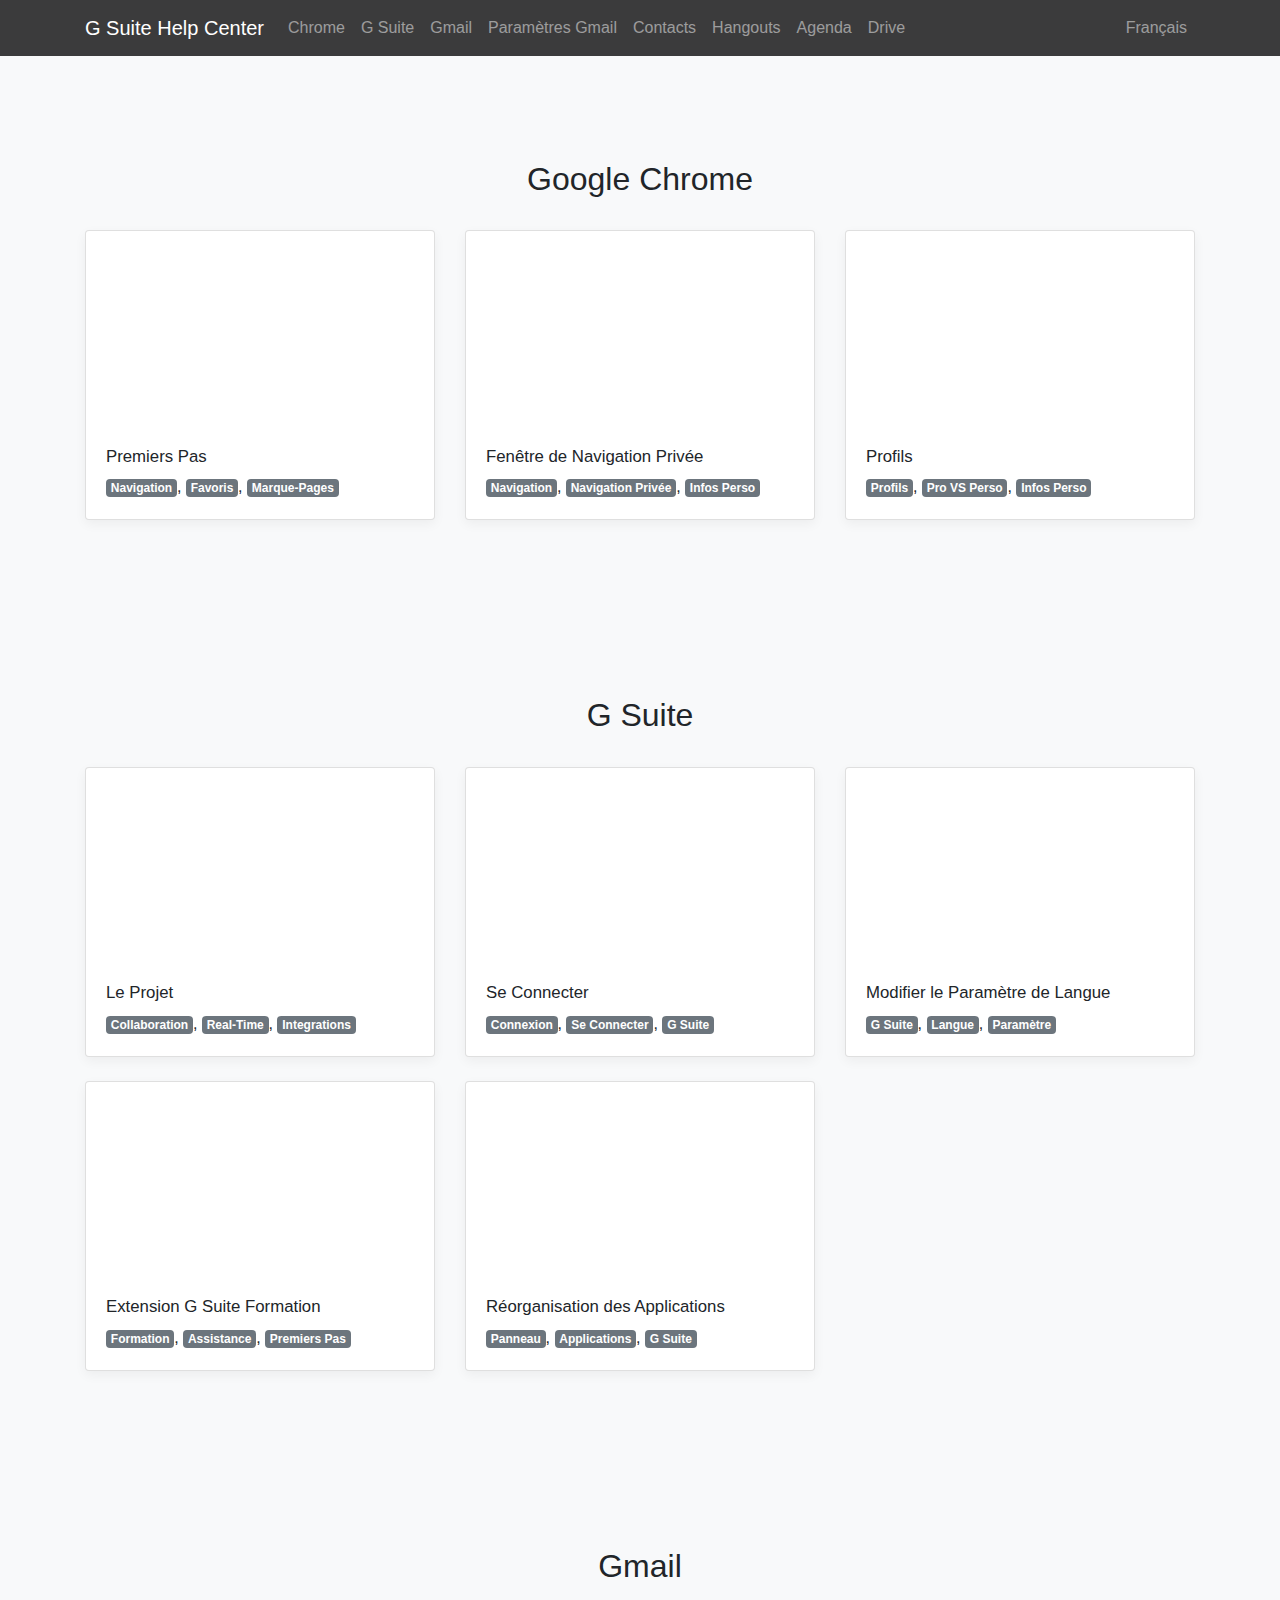
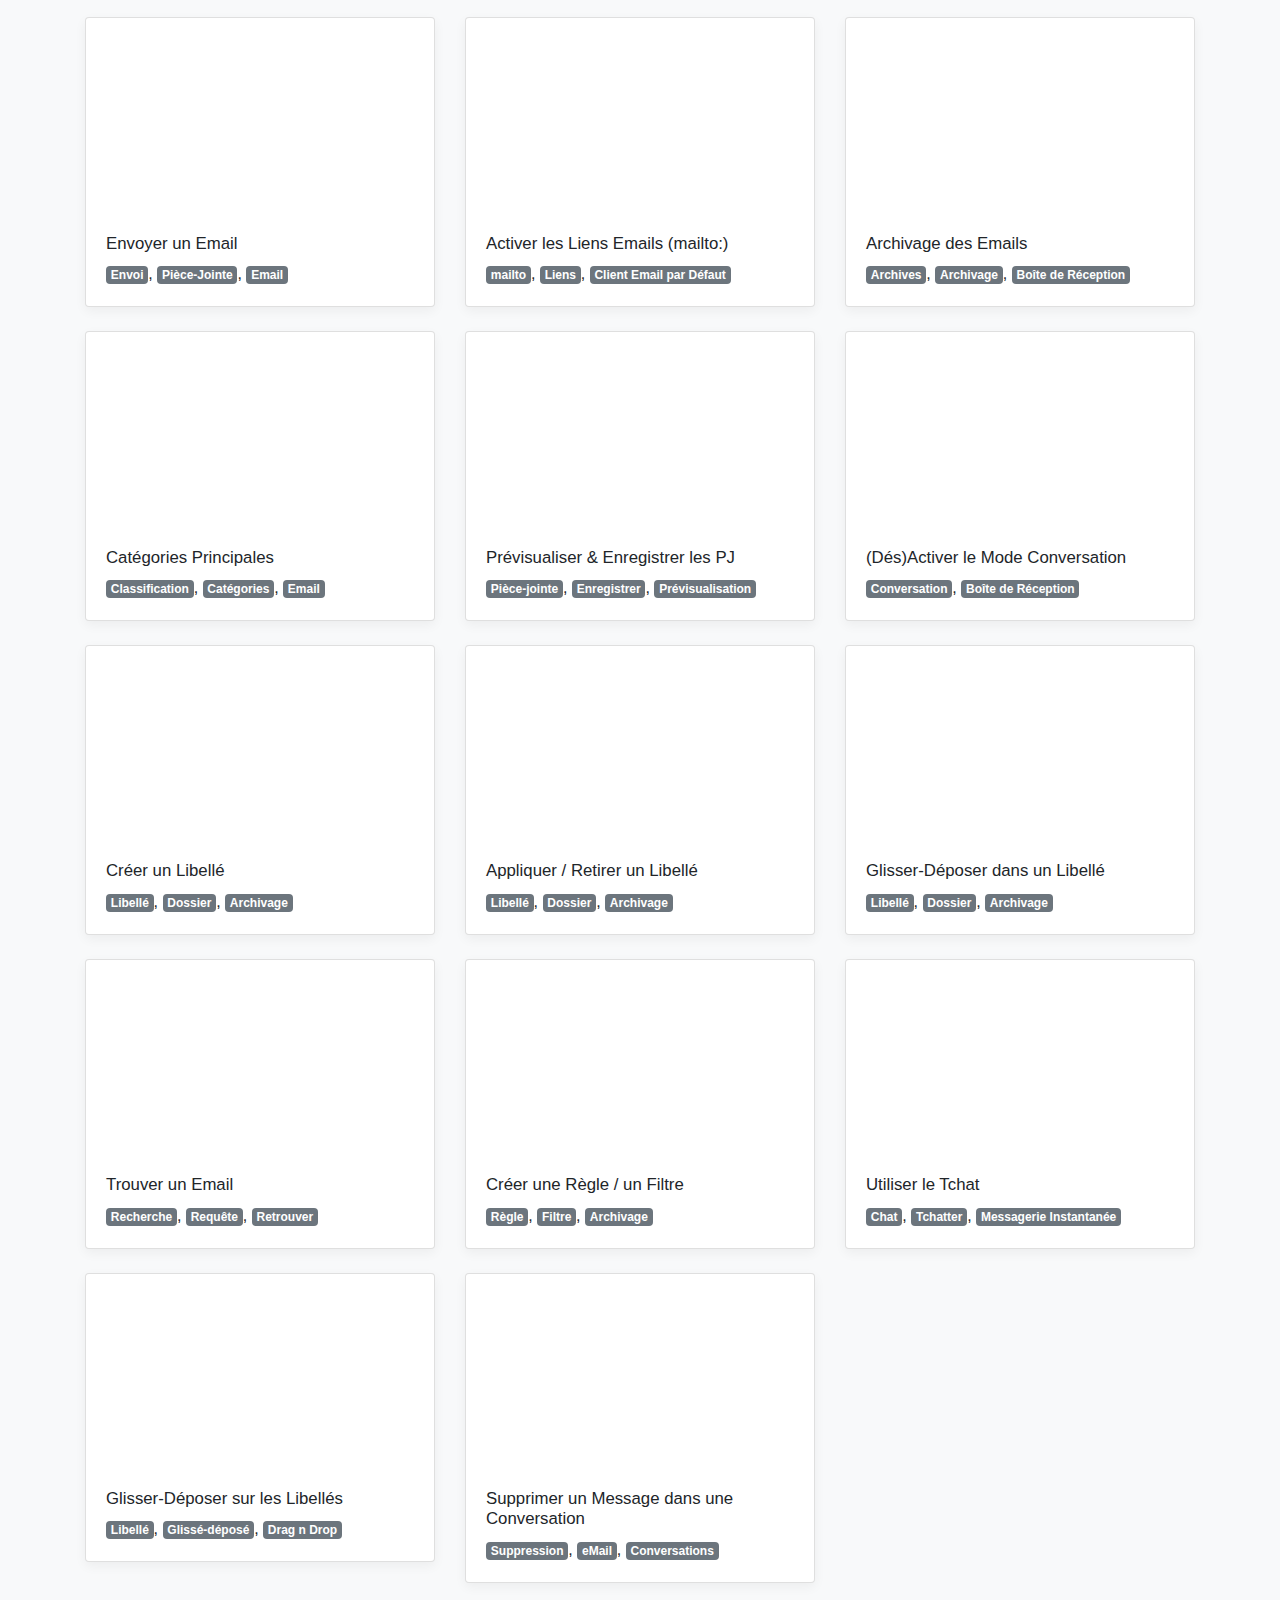
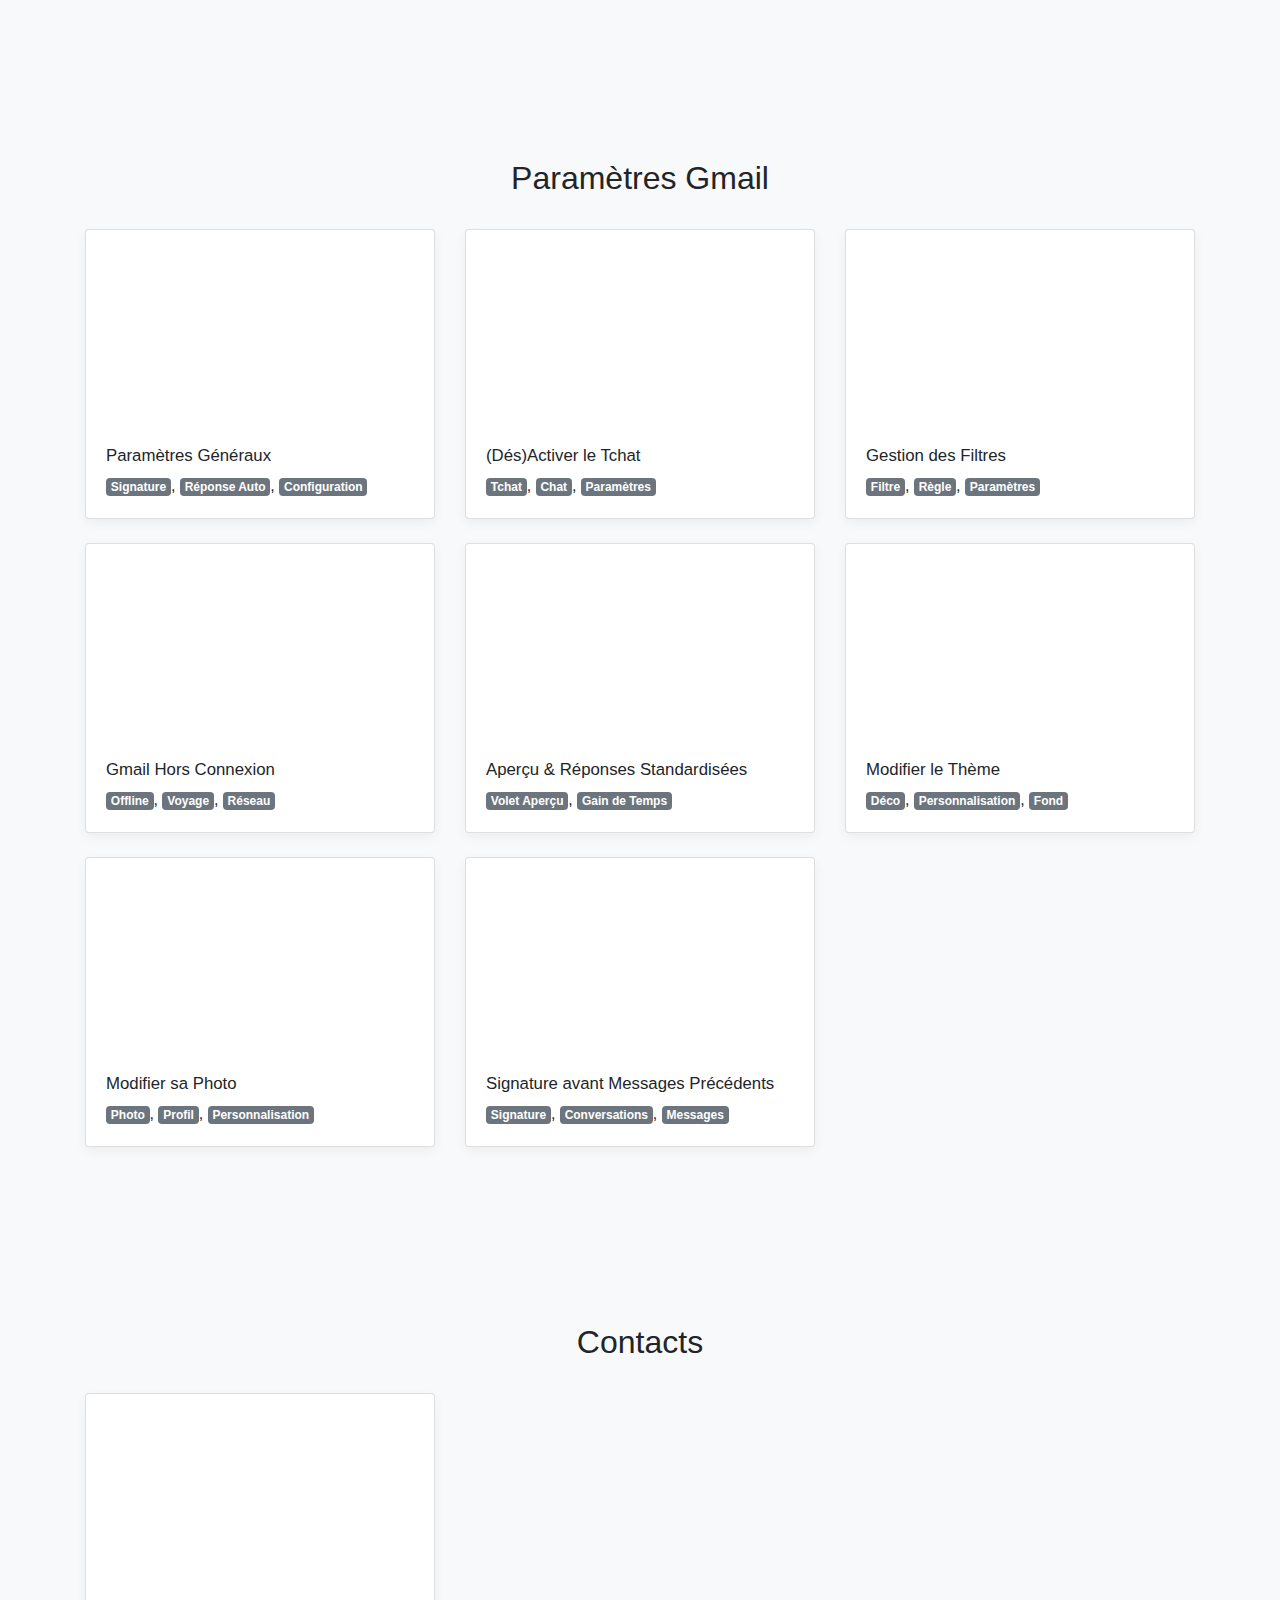
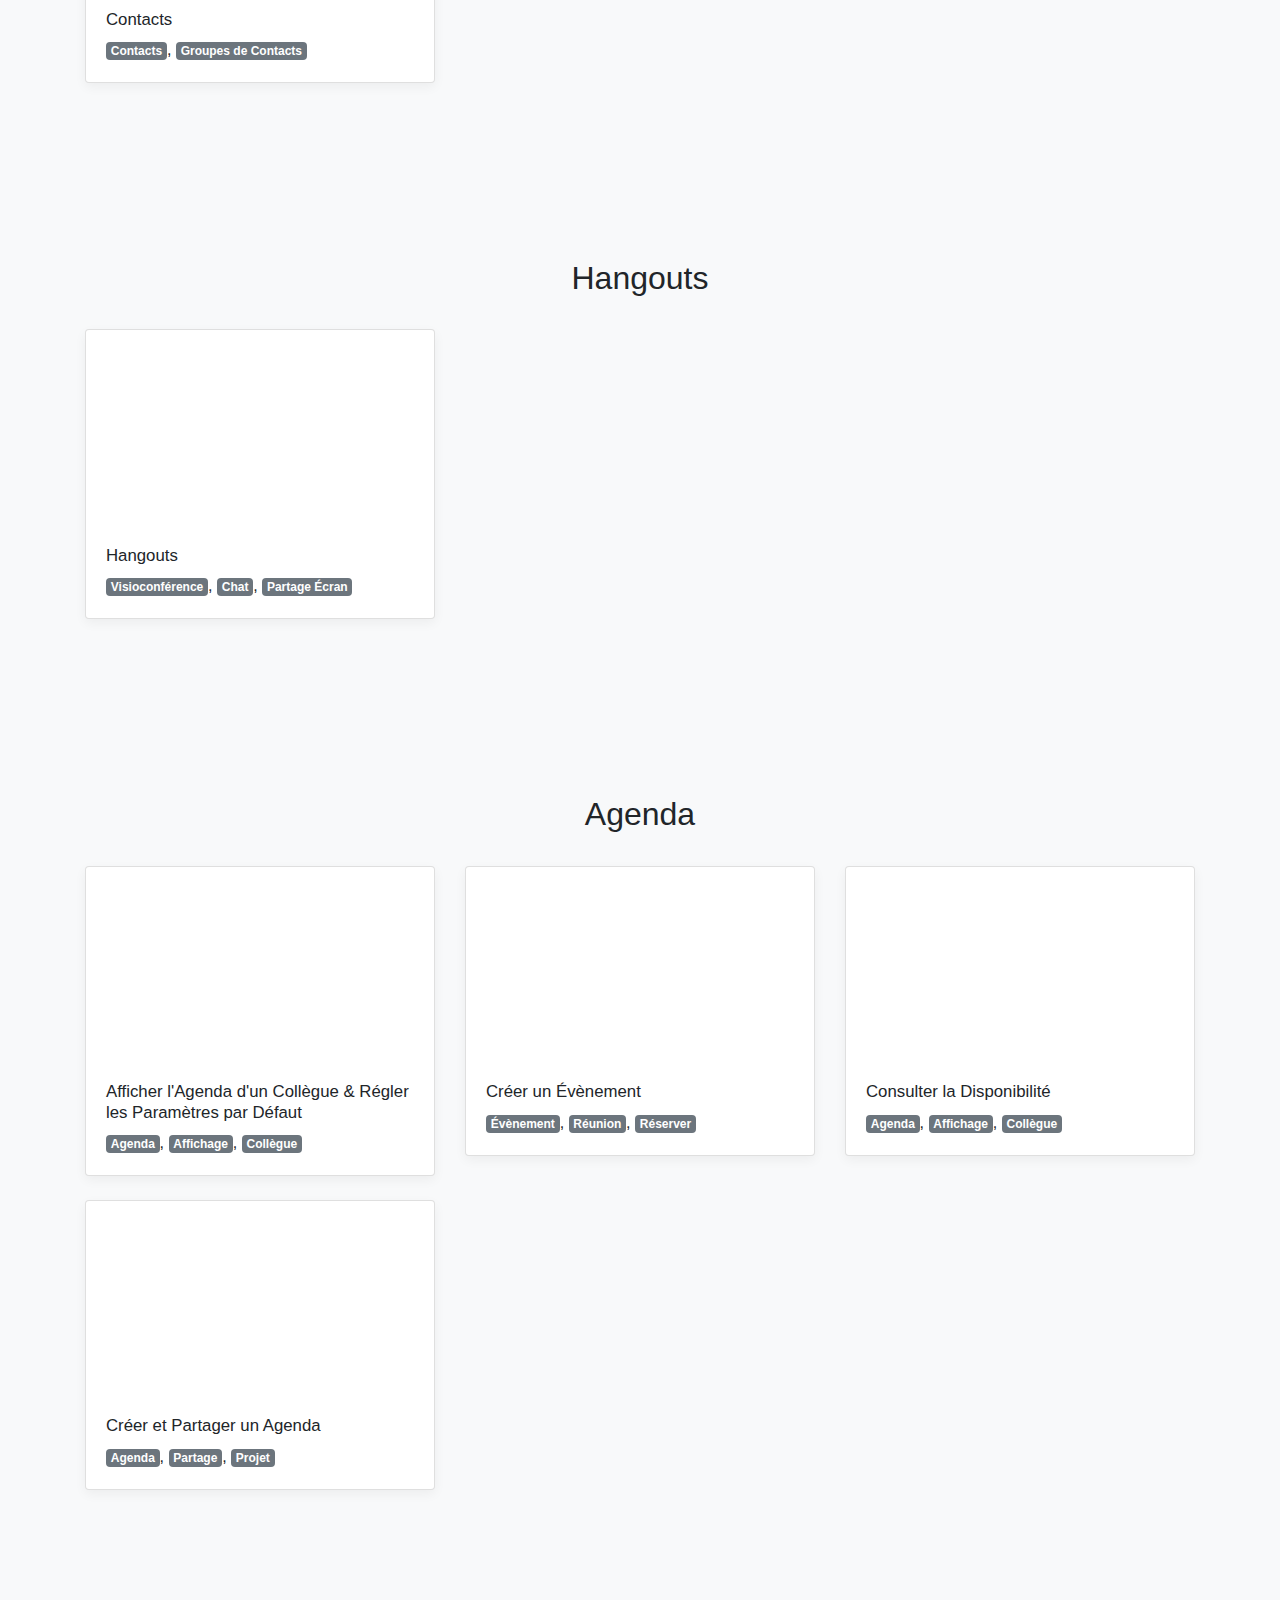
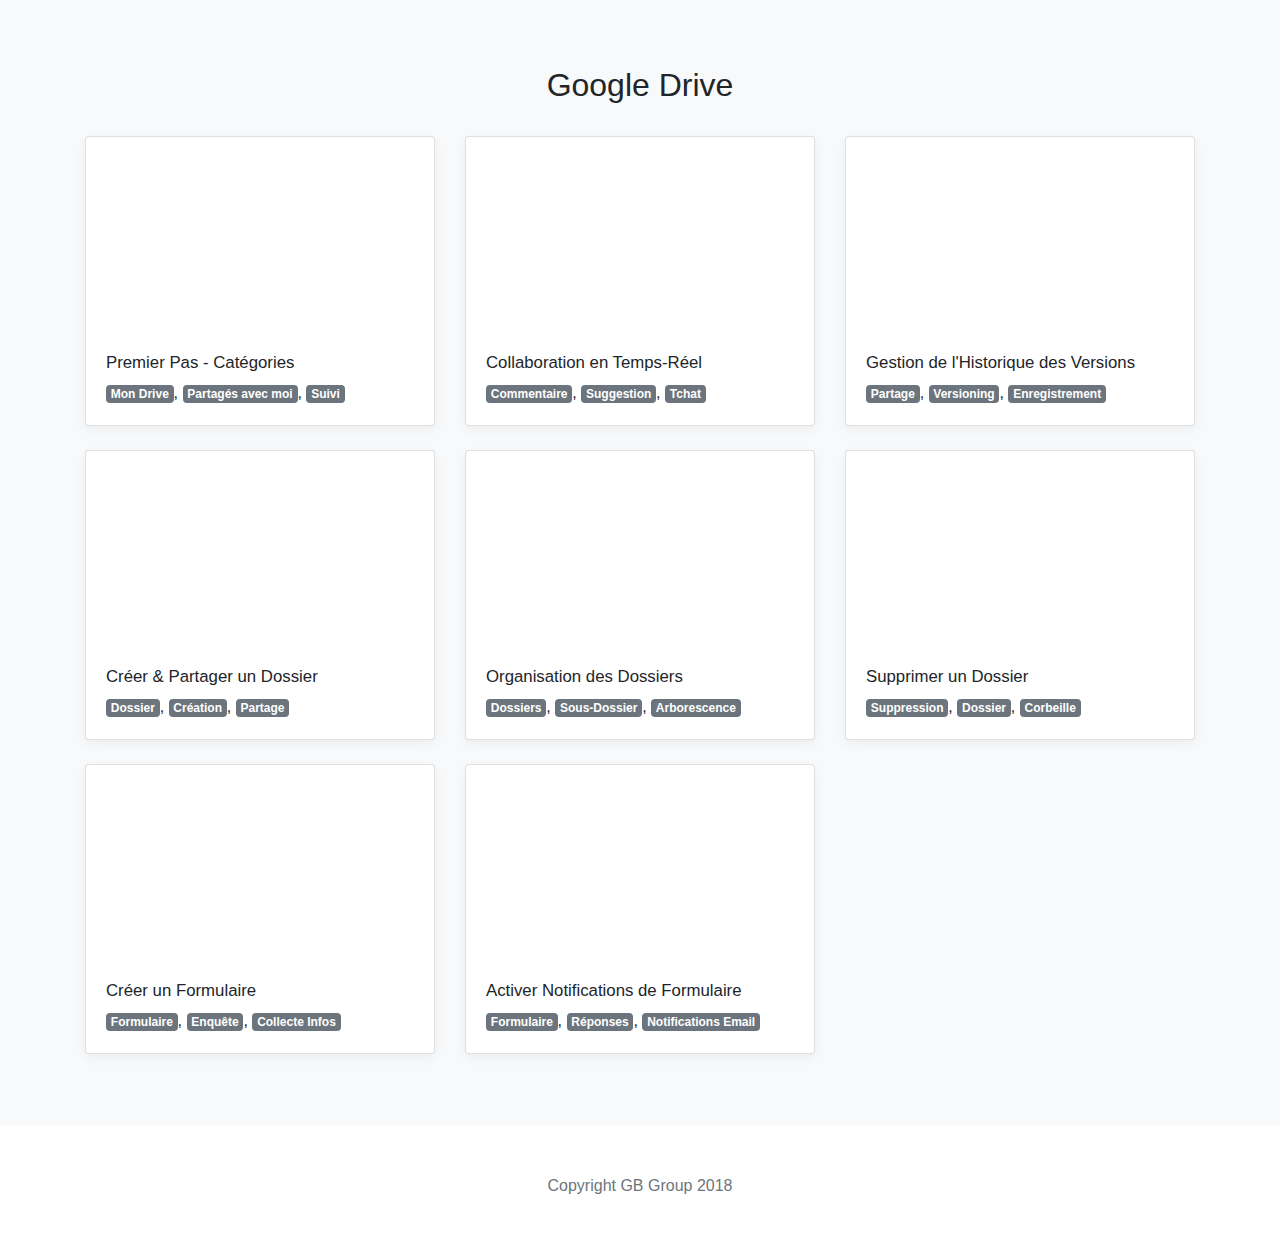
==== commit 61854c86: "More vids" ====
--- a/en/index.html
+++ b/en/index.html
@@ -723,6 +723,34 @@
             <div class="col-md-4">
               <div class="card mb-4 box-shadow">
                 <div class="embed-responsive embed-responsive-16by9">
+                  <iframe class="embed-responsive-item" src="https://www.youtube.com/embed/bq8hilQRdPc?rel=0&amp;showinfo=0" allowfullscreen></iframe>
+                </div>
+                <div class="card-body">
+                  <h4 class="tuto-title">Collaboration en Temps-Réel</h4>
+                  <p class="card-text"><span class="badge badge-secondary">Commentaire</span>, <span class="badge badge-secondary">Suggestion</span>, <span class="badge badge-secondary">Tchat</span></p>
+                </div>
+              </div>
+            </div>
+
+            <div class="col-md-4">
+              <div class="card mb-4 box-shadow">
+                <div class="embed-responsive embed-responsive-16by9">
+                  <iframe class="embed-responsive-item" src="https://www.youtube.com/embed/Ho_RwO88VK4?rel=0&amp;showinfo=0" allowfullscreen></iframe>
+                </div>
+                <div class="card-body">
+                  <h4 class="tuto-title">Gestion de l'Historique des Versions</h4>
+                  <p class="card-text"><span class="badge badge-secondary">Partage</span>, <span class="badge badge-secondary">Versioning</span>, <span class="badge badge-secondary">Enregistrement</span></p>
+                </div>
+              </div>
+            </div>
+
+          </div>
+
+          <div class="row">
+
+            <div class="col-md-4">
+              <div class="card mb-4 box-shadow">
+                <div class="embed-responsive embed-responsive-16by9">
                   <iframe class="embed-responsive-item" src="https://www.youtube.com/embed/c03doQzunUE?rel=0&amp;showinfo=0" allowfullscreen></iframe>
                 </div>
                 <div class="card-body">
@@ -744,10 +772,6 @@
               </div>
             </div>
 
-          </div>
-
-          <div class="row">
-
             <div class="col-md-4">
               <div class="card mb-4 box-shadow">
                 <div class="embed-responsive embed-responsive-16by9">
@@ -760,6 +784,10 @@
               </div>
             </div>
 
+          </div>
+
+          <div class="row">
+
             <div class="col-md-4">
               <div class="card mb-4 box-shadow">
                 <div class="embed-responsive embed-responsive-16by9">
@@ -782,6 +810,10 @@
                   <p class="card-text"><span class="badge badge-secondary">Formulaire</span>, <span class="badge badge-secondary">Réponses</span>, <span class="badge badge-secondary">Notifications Email</span></p>
                 </div>
               </div>
+            </div>
+
+            <div class="col-md-4">
+              &nbsp;
             </div>
 
           </div>
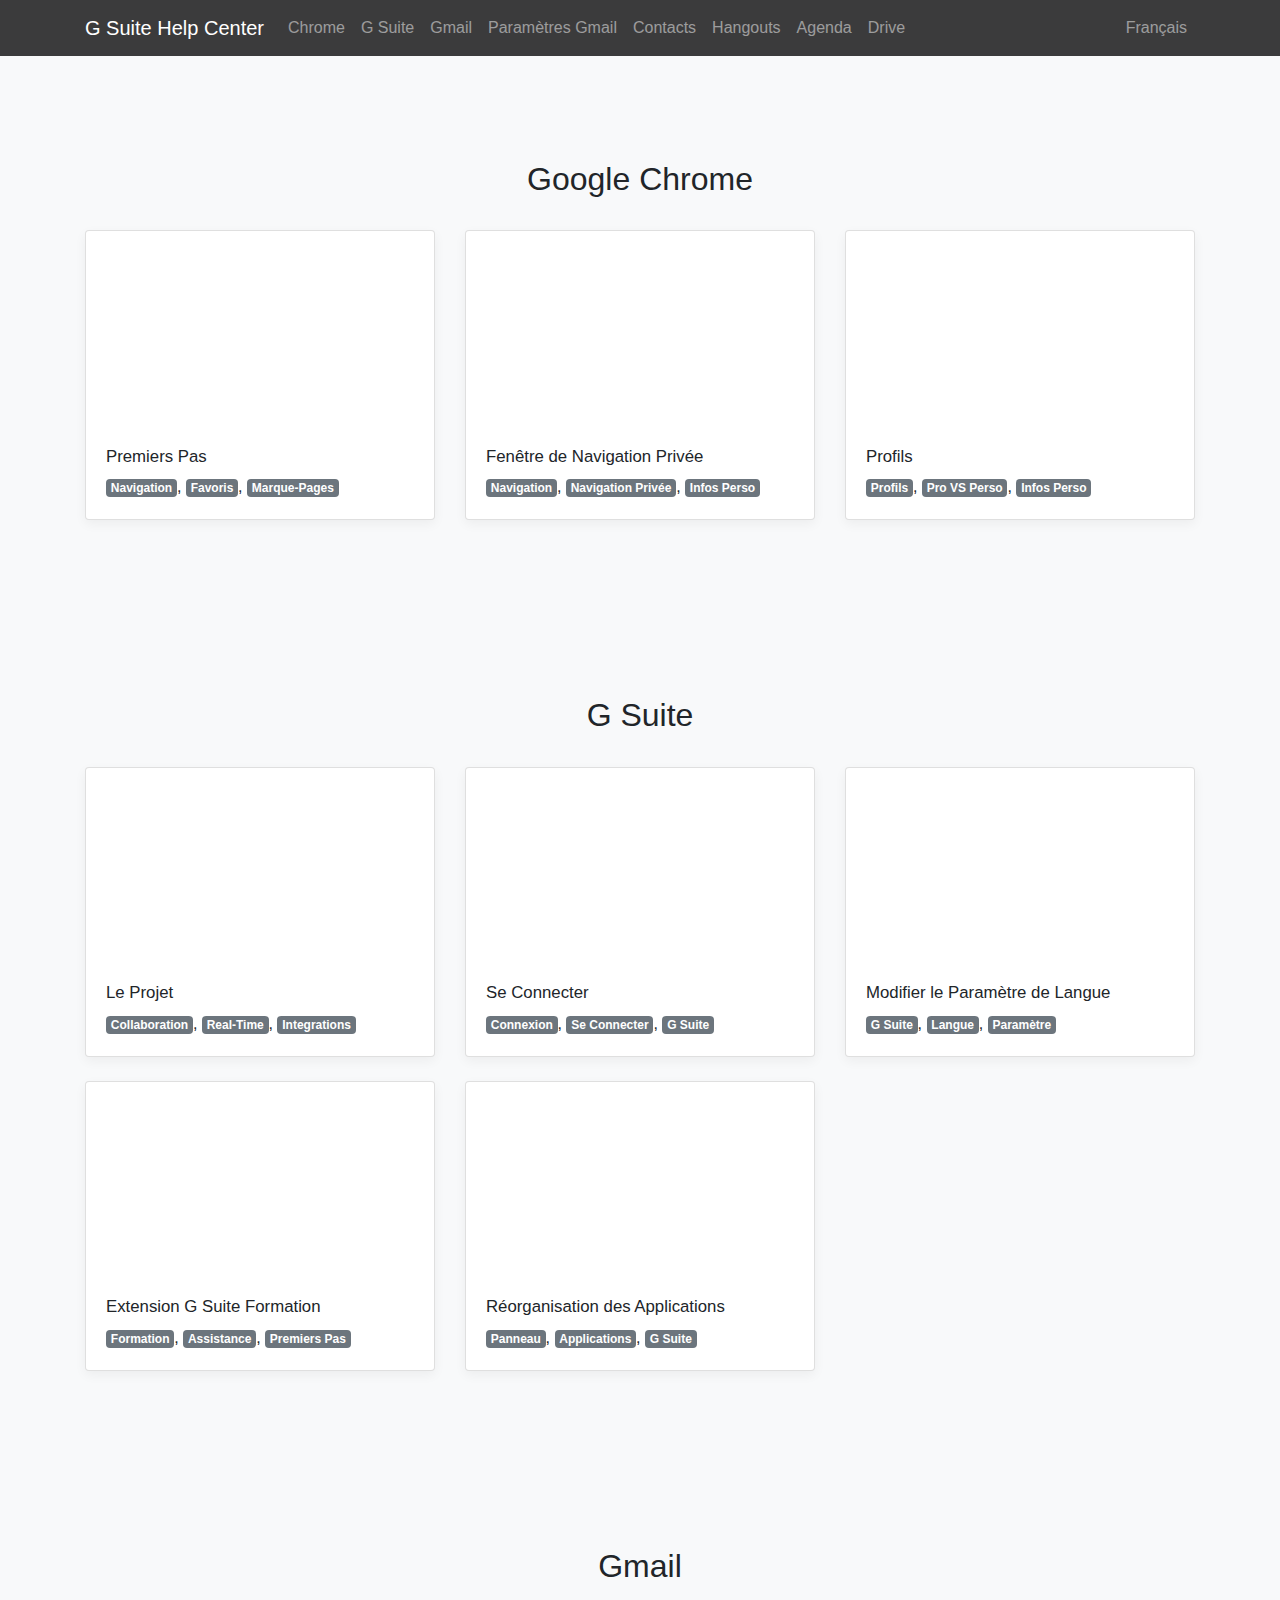
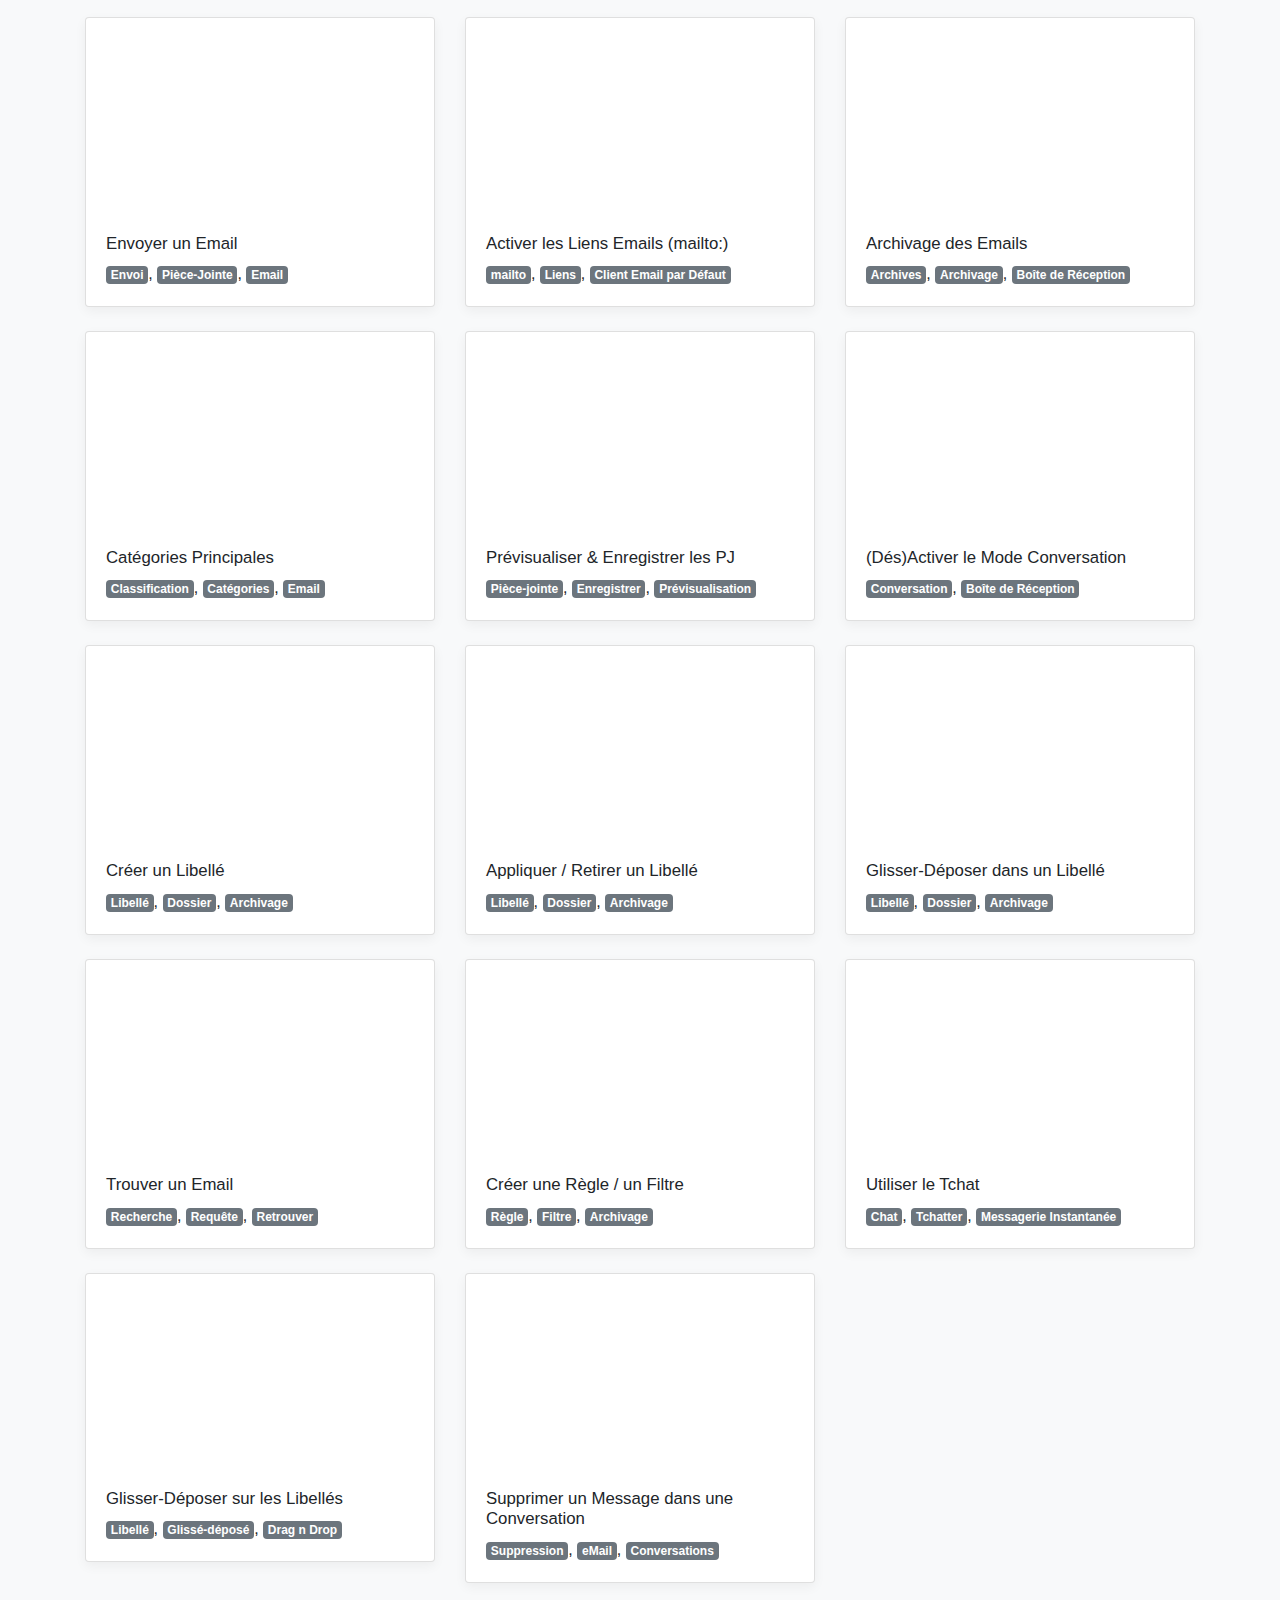
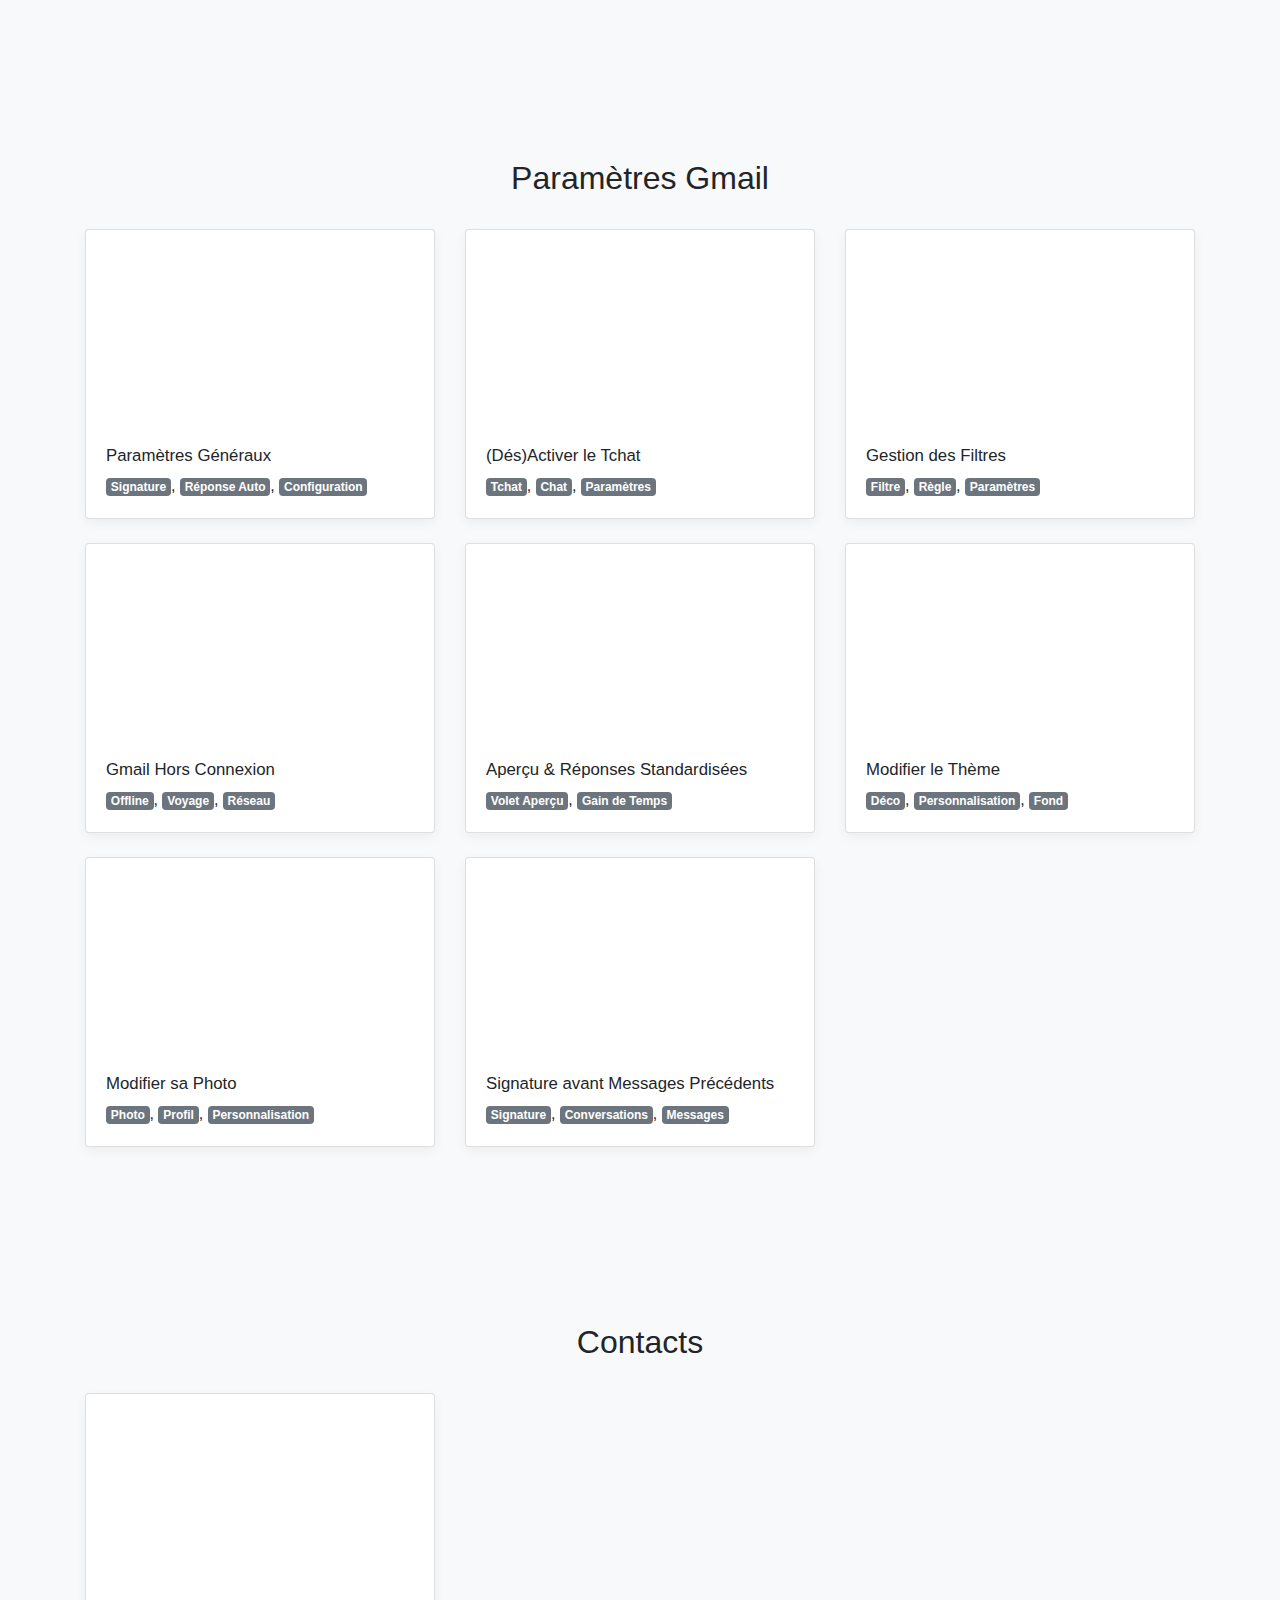
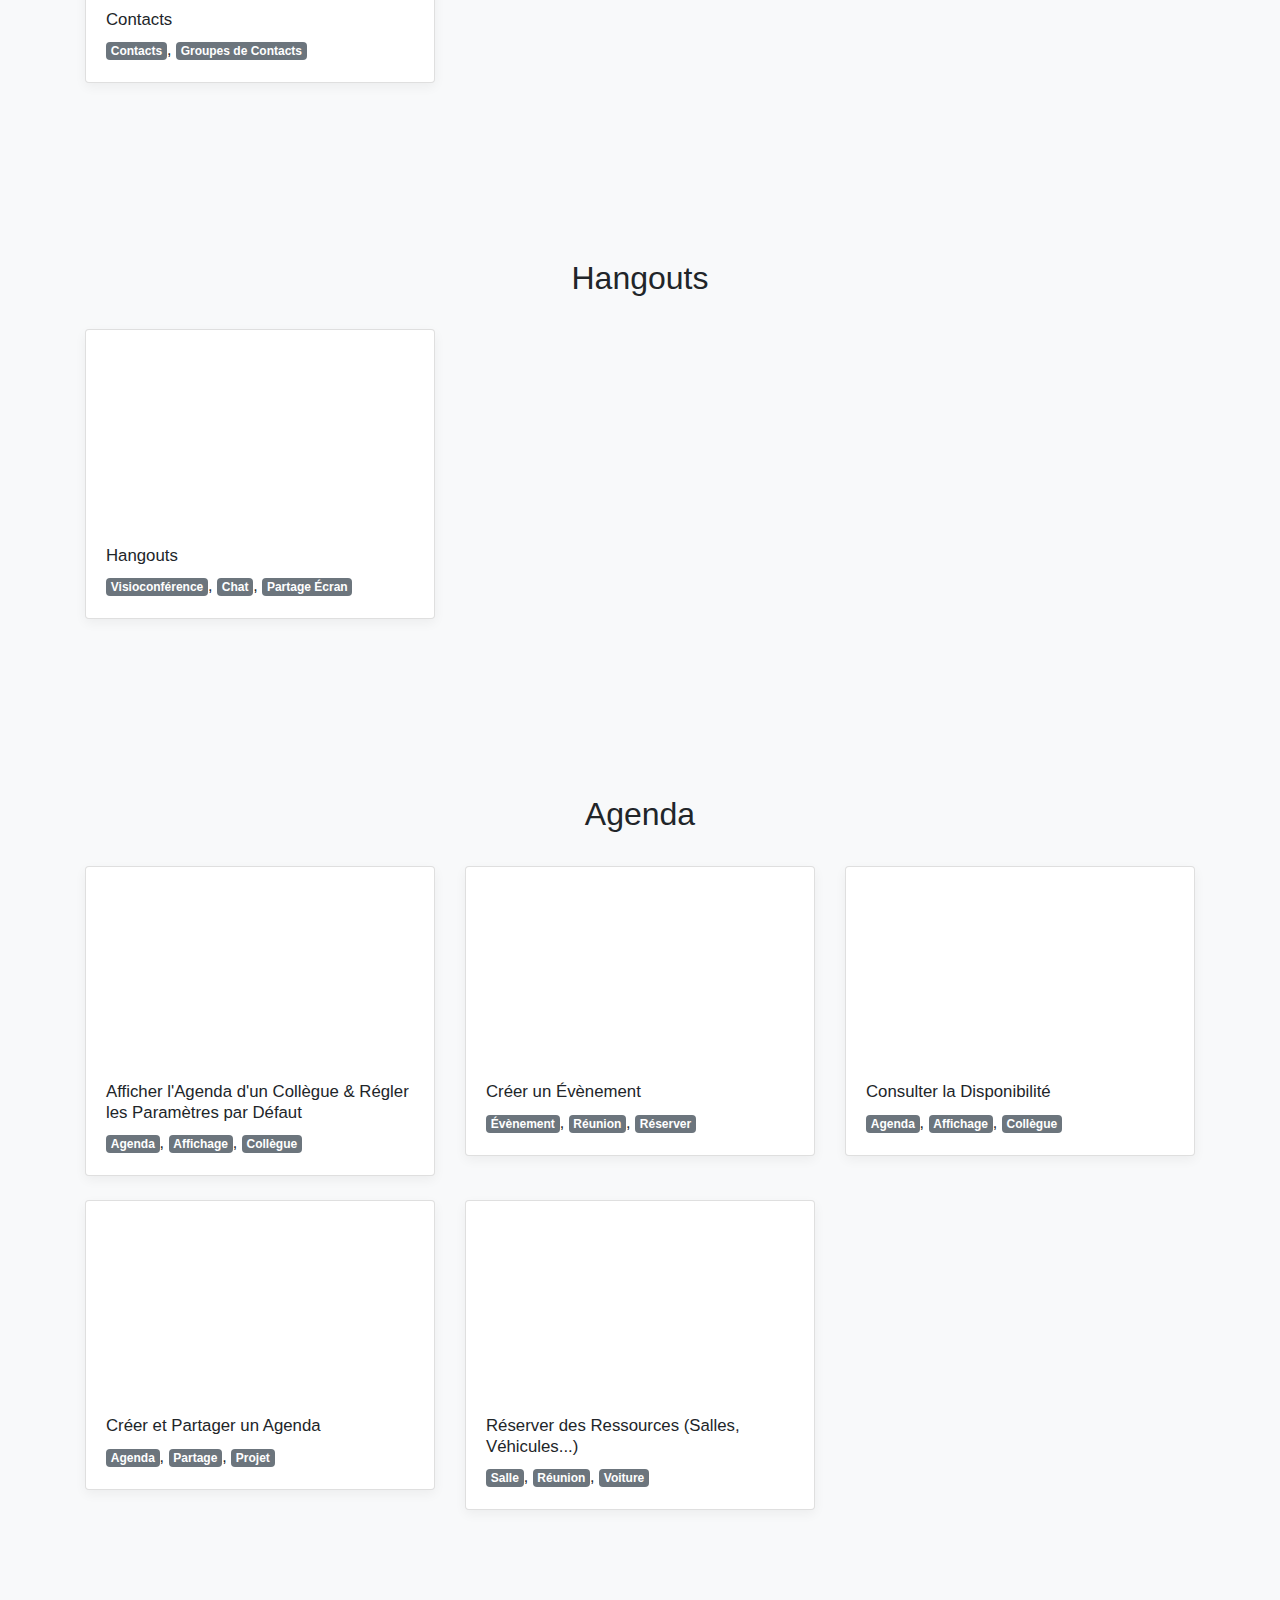
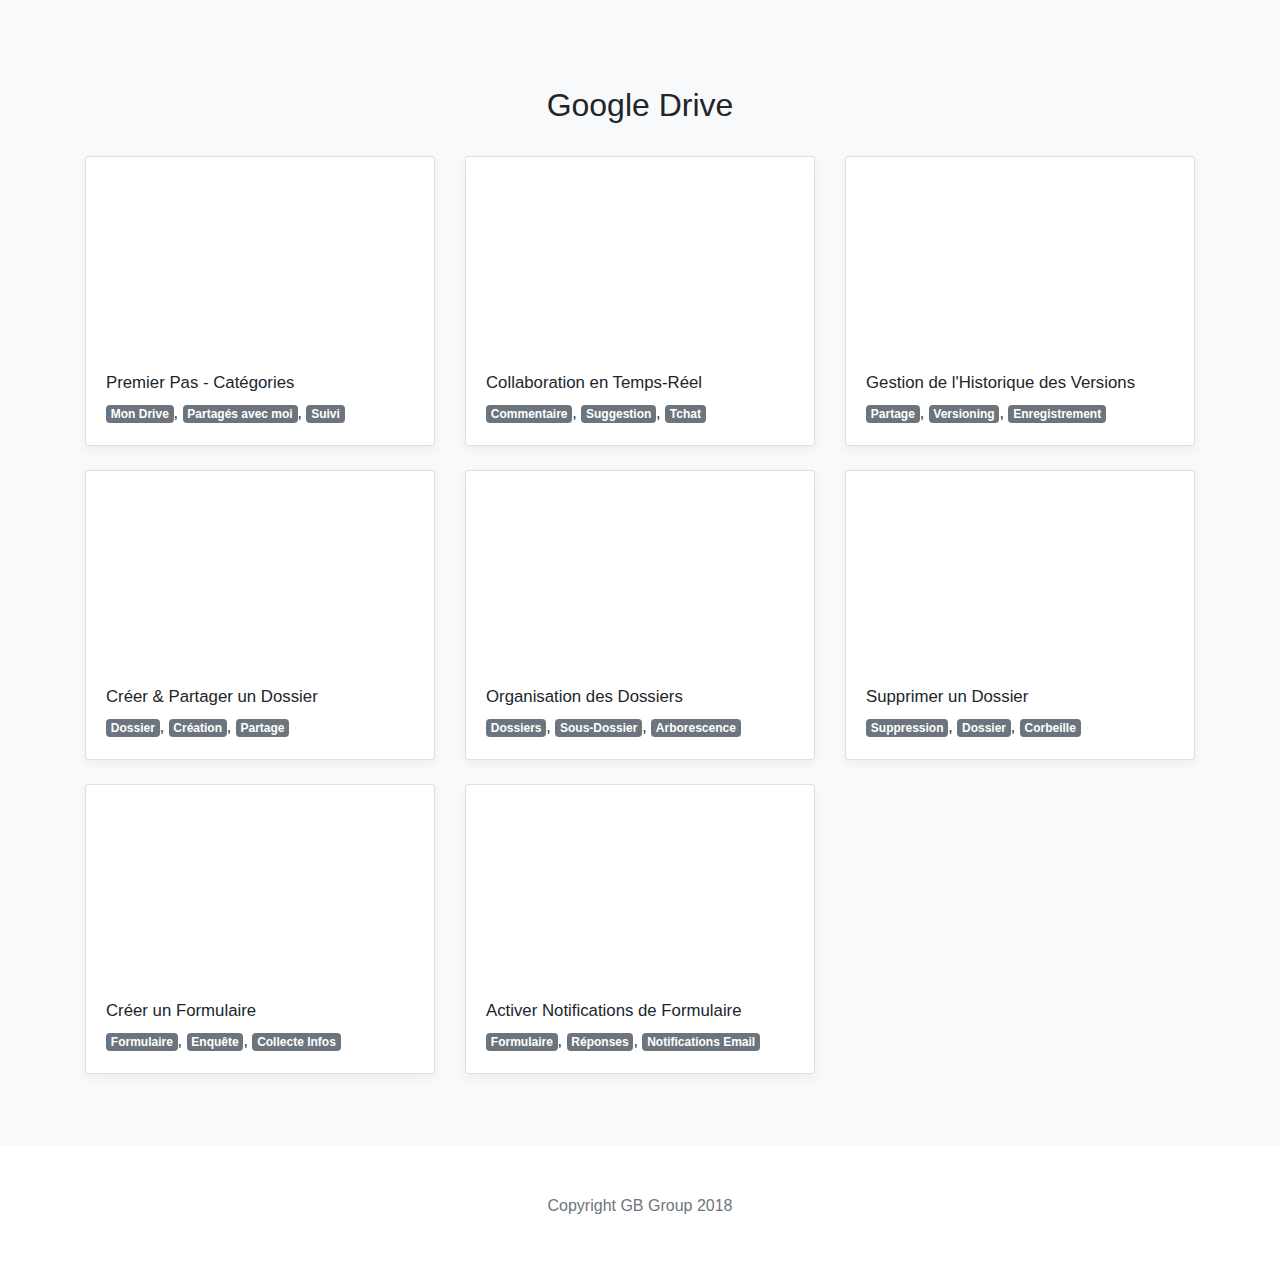
==== commit d79060e9: "Adding resource video" ====
--- a/en/index.html
+++ b/en/index.html
@@ -682,7 +682,15 @@
             </div>
 
             <div class="col-md-4">
-              &nbsp;
+              <div class="card mb-4 box-shadow">
+                <div class="embed-responsive embed-responsive-16by9">
+                  <iframe class="embed-responsive-item" src="https://www.youtube.com/embed/szEKL4iUNNg?rel=0&amp;showinfo=0" allowfullscreen></iframe>
+                </div>
+                <div class="card-body">
+                  <h4 class="tuto-title">Réserver des Ressources (Salles, Véhicules...)</h4>
+                  <p class="card-text"><span class="badge badge-secondary">Salle</span>, <span class="badge badge-secondary">Réunion</span>, <span class="badge badge-secondary">Voiture</span></p>
+                </div>
+              </div>
             </div>
 
             <div class="col-md-4">
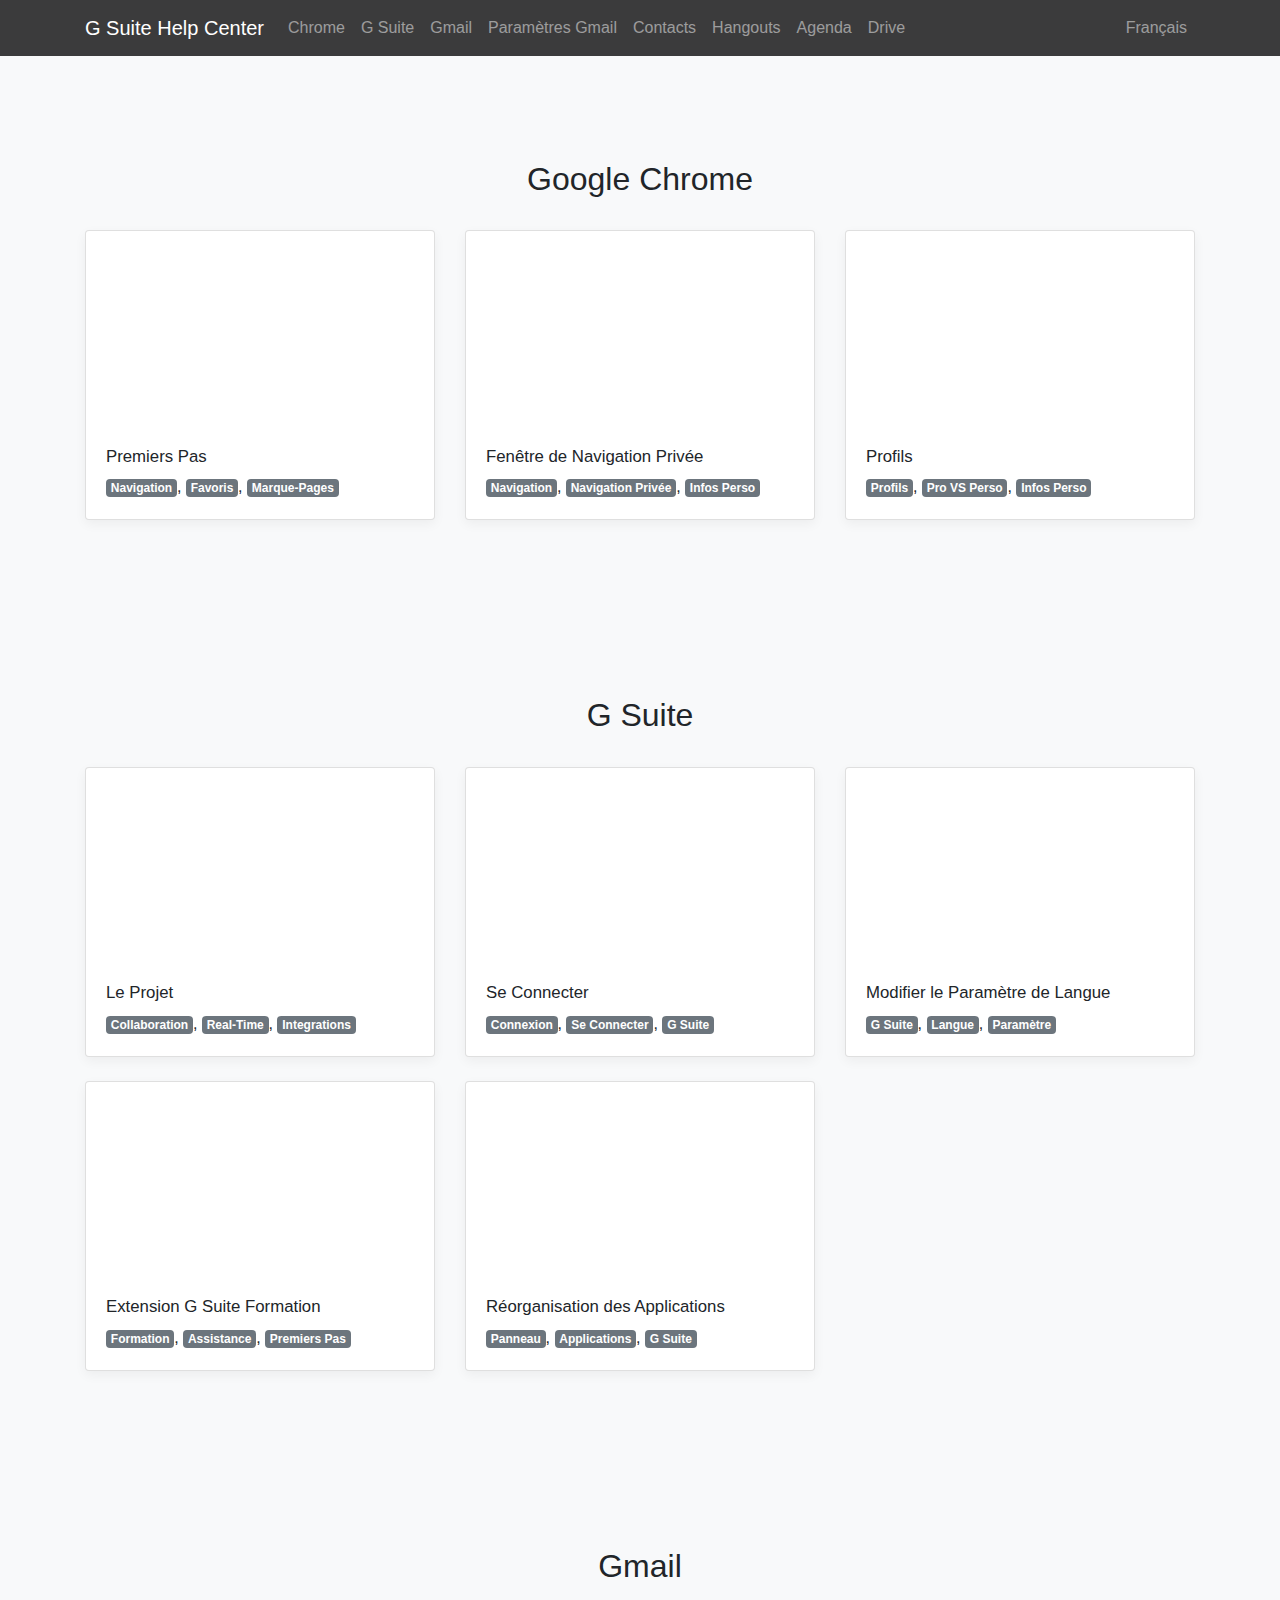
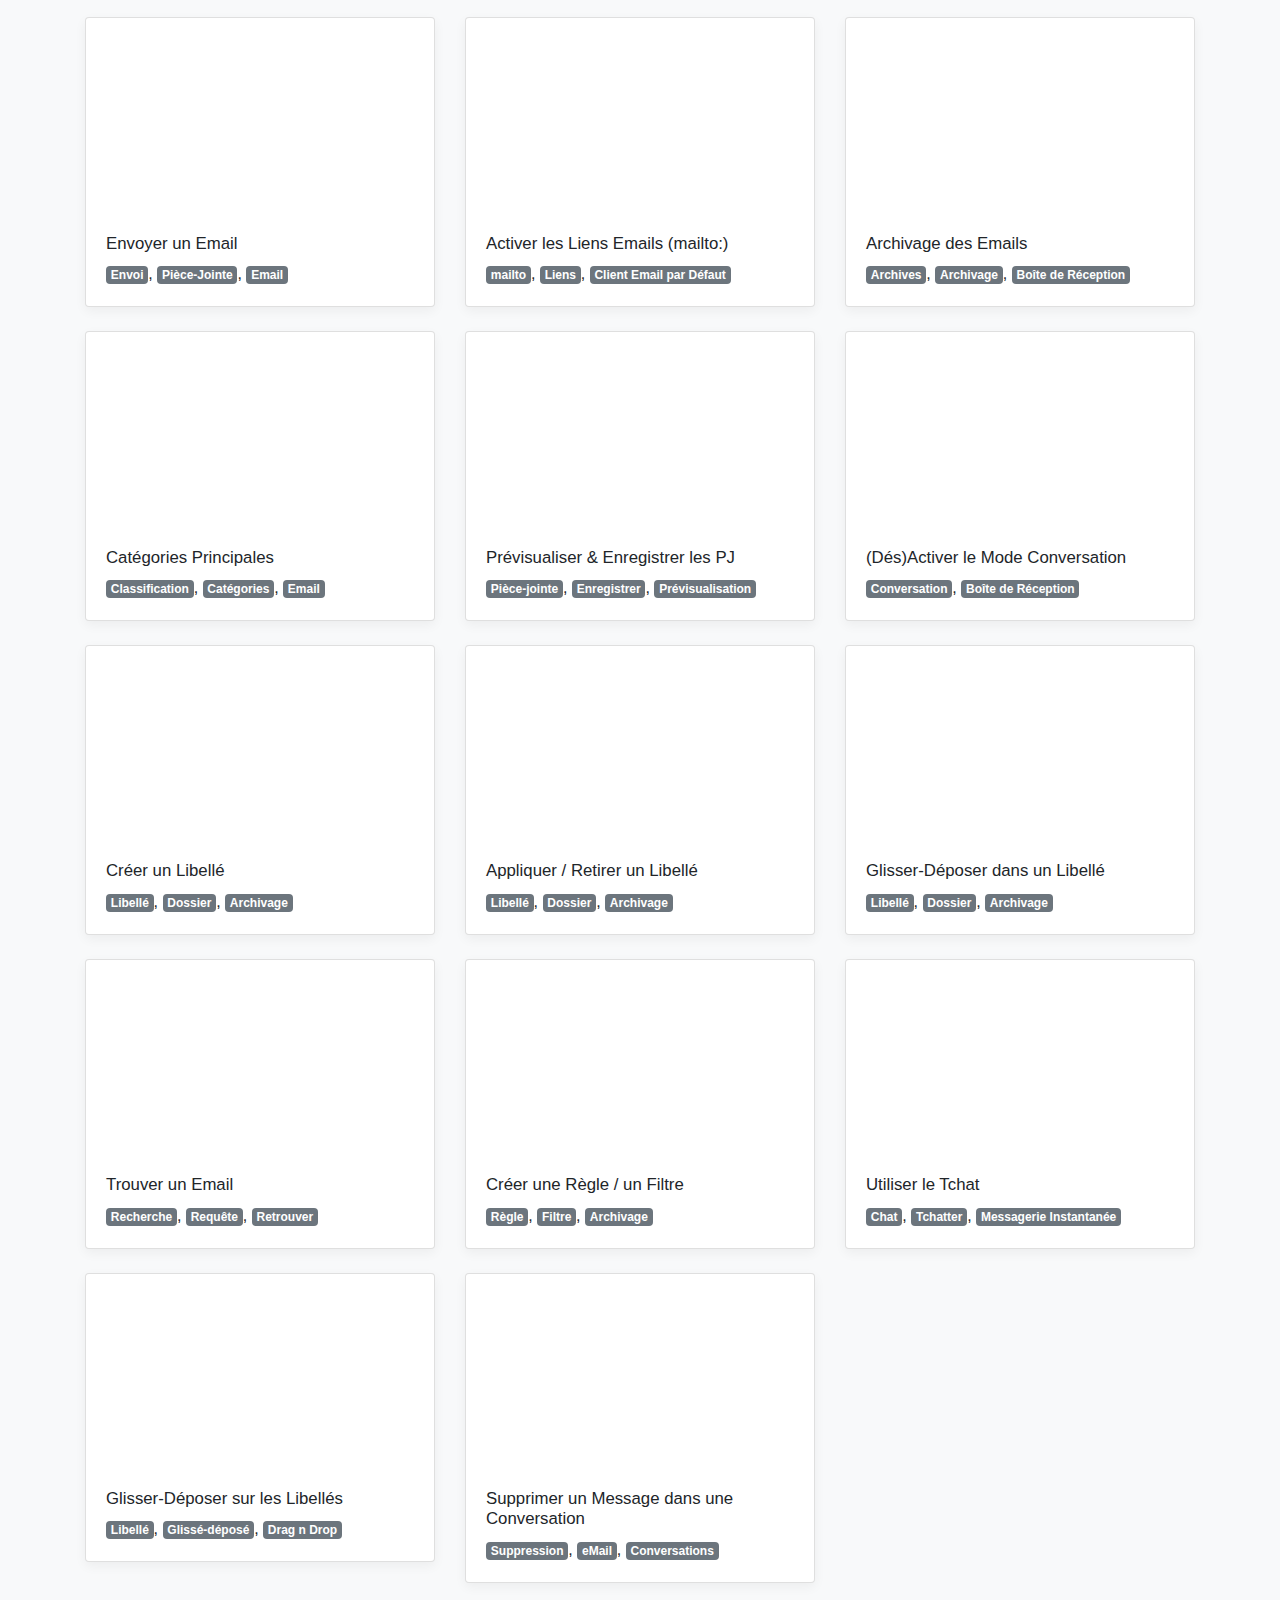
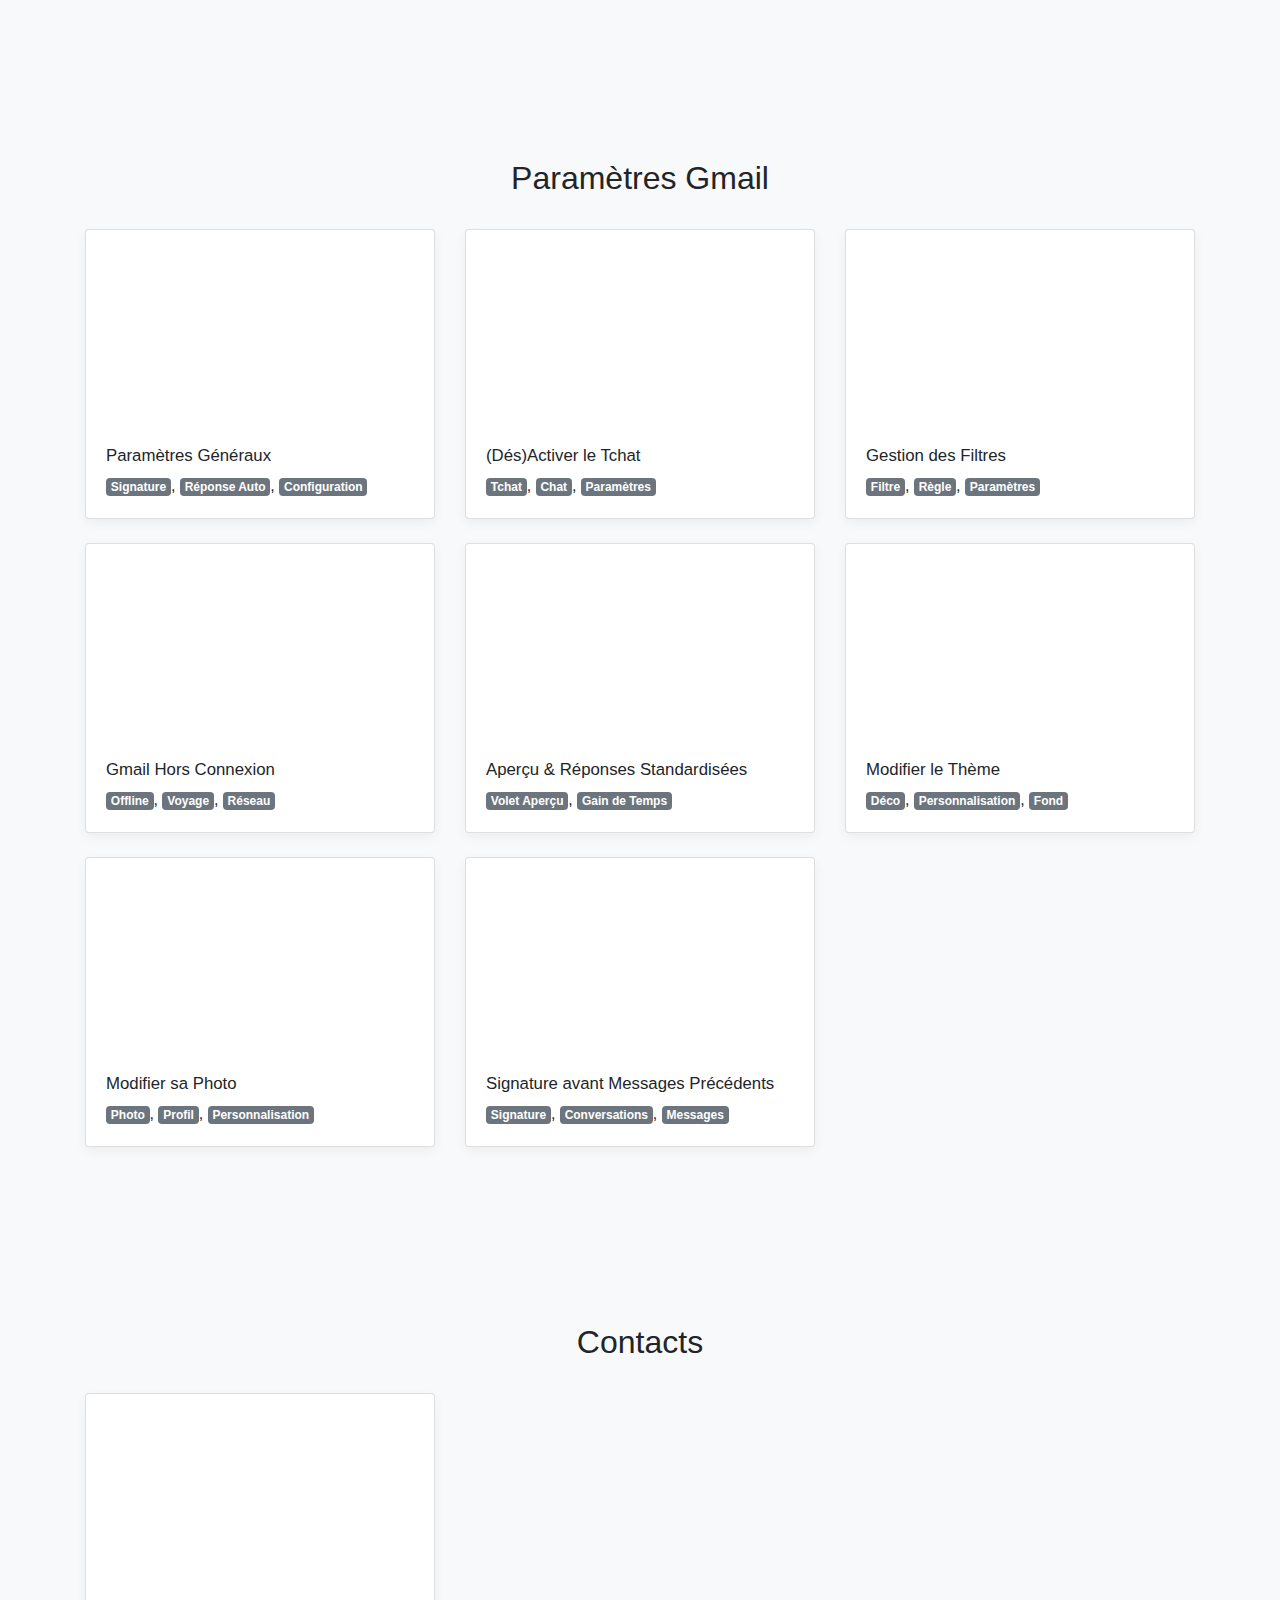
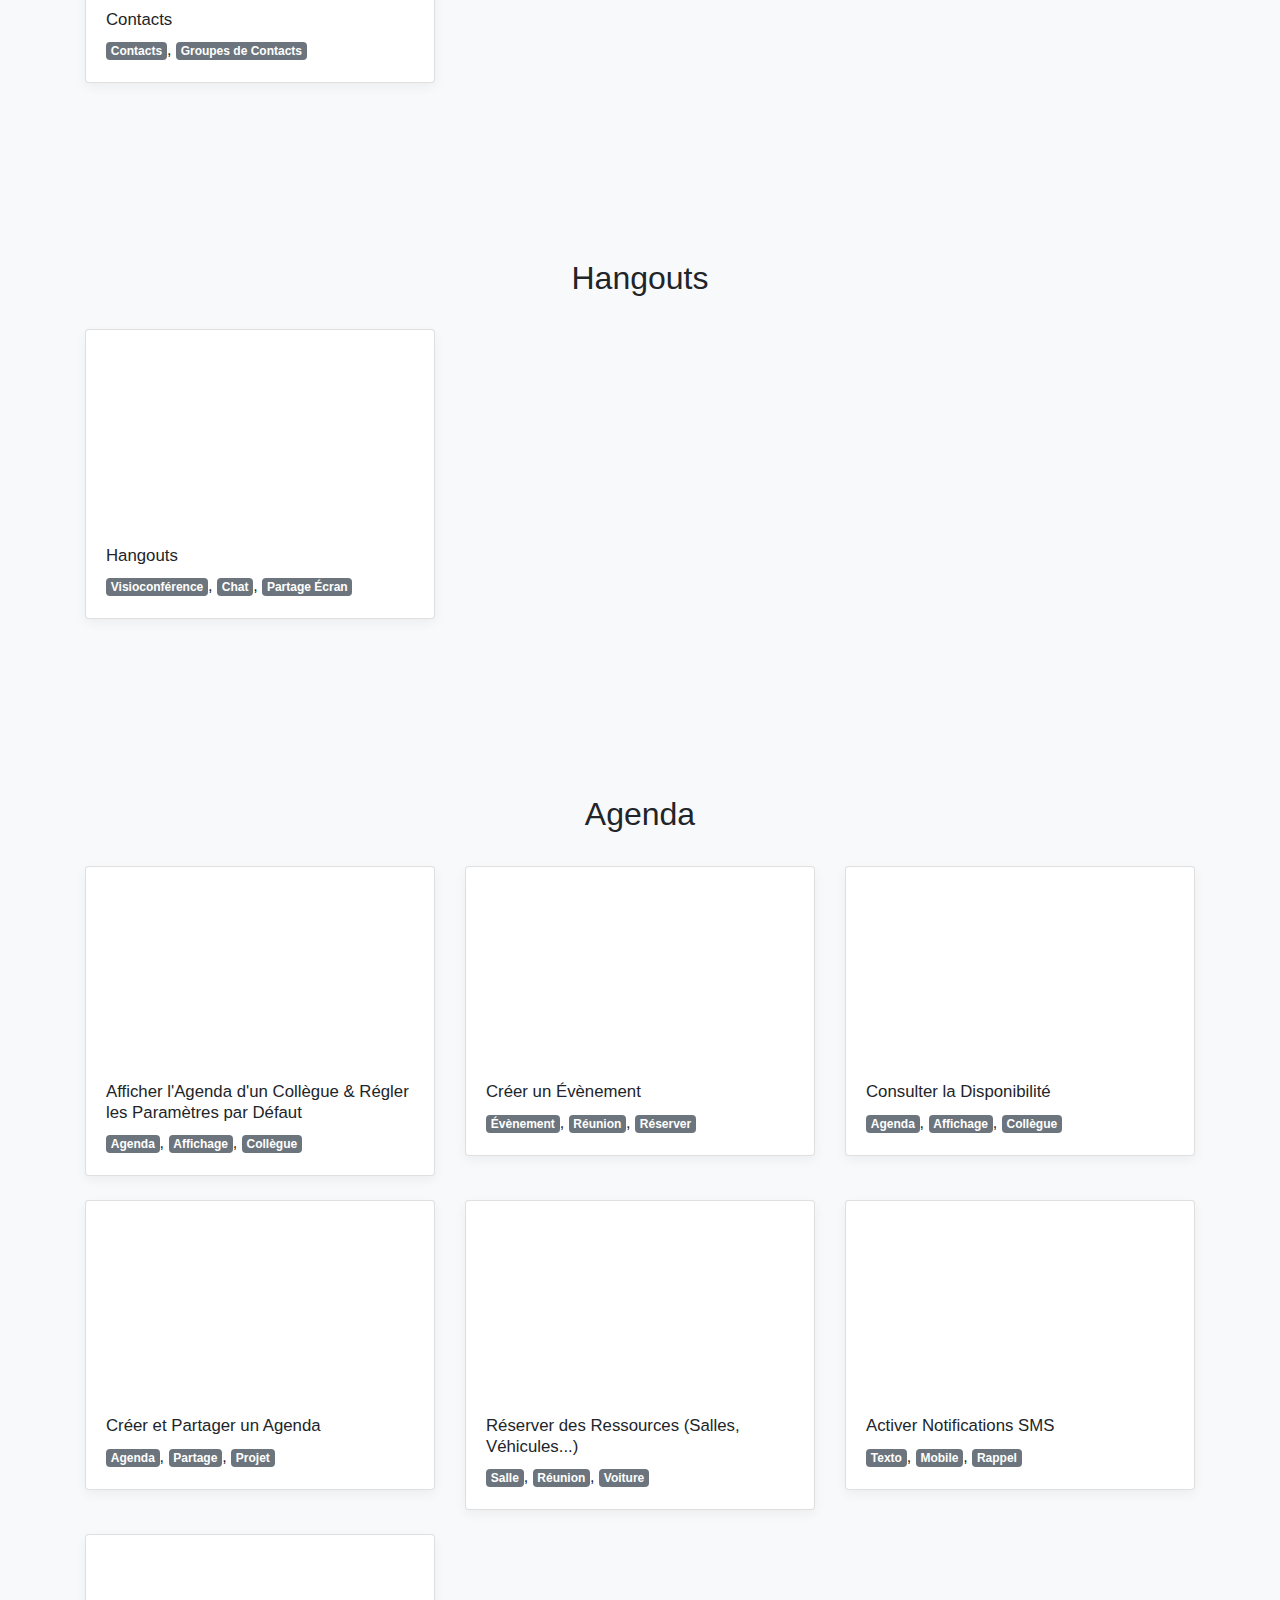
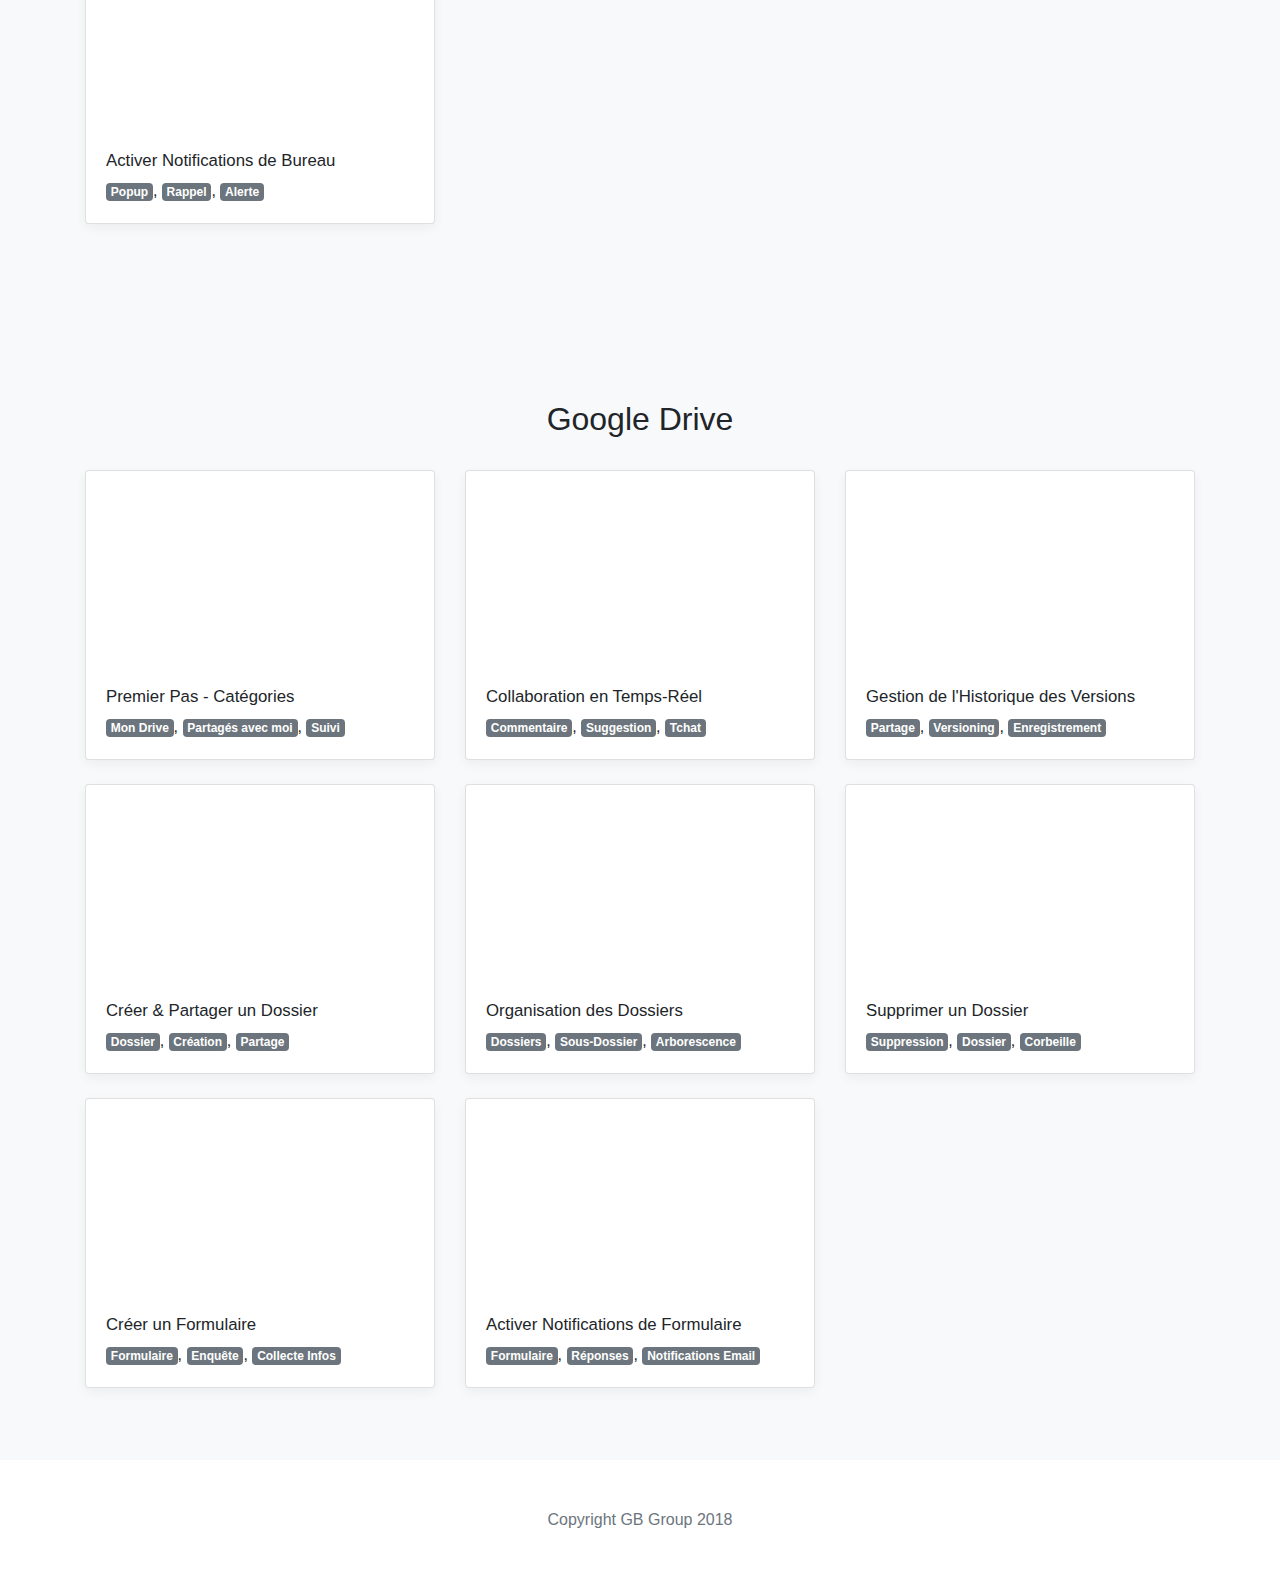
==== commit 102a7a0b: "notif videos" ====
--- a/en/index.html
+++ b/en/index.html
@@ -694,6 +694,38 @@
             </div>
 
             <div class="col-md-4">
+              <div class="card mb-4 box-shadow">
+                <div class="embed-responsive embed-responsive-16by9">
+                  <iframe class="embed-responsive-item" src="https://www.youtube.com/embed/JM6DE2P0E0Q?rel=0&amp;showinfo=0" allowfullscreen></iframe>
+                </div>
+                <div class="card-body">
+                  <h4 class="tuto-title">Activer Notifications SMS</h4>
+                  <p class="card-text"><span class="badge badge-secondary">Texto</span>, <span class="badge badge-secondary">Mobile</span>, <span class="badge badge-secondary">Rappel</span></p>
+                </div>
+              </div>
+            </div>
+
+          </div>
+
+          <div class="row">
+
+            <div class="col-md-4">
+              <div class="card mb-4 box-shadow">
+                <div class="embed-responsive embed-responsive-16by9">
+                  <iframe class="embed-responsive-item" src="https://www.youtube.com/embed/sHyQaxz_Jx0?rel=0&amp;showinfo=0" allowfullscreen></iframe>
+                </div>
+                <div class="card-body">
+                  <h4 class="tuto-title">Activer Notifications de Bureau</h4>
+                  <p class="card-text"><span class="badge badge-secondary">Popup</span>, <span class="badge badge-secondary">Rappel</span>, <span class="badge badge-secondary">Alerte</span></p>
+                </div>
+              </div>
+            </div>
+
+            <div class="col-md-4">
+              &nbsp;
+            </div>
+
+            <div class="col-md-4">
               &nbsp;
             </div>
 
@@ -702,6 +734,7 @@
         </div>
 
       </div>
+
 
 
       <div class="album py-5 bg-light">
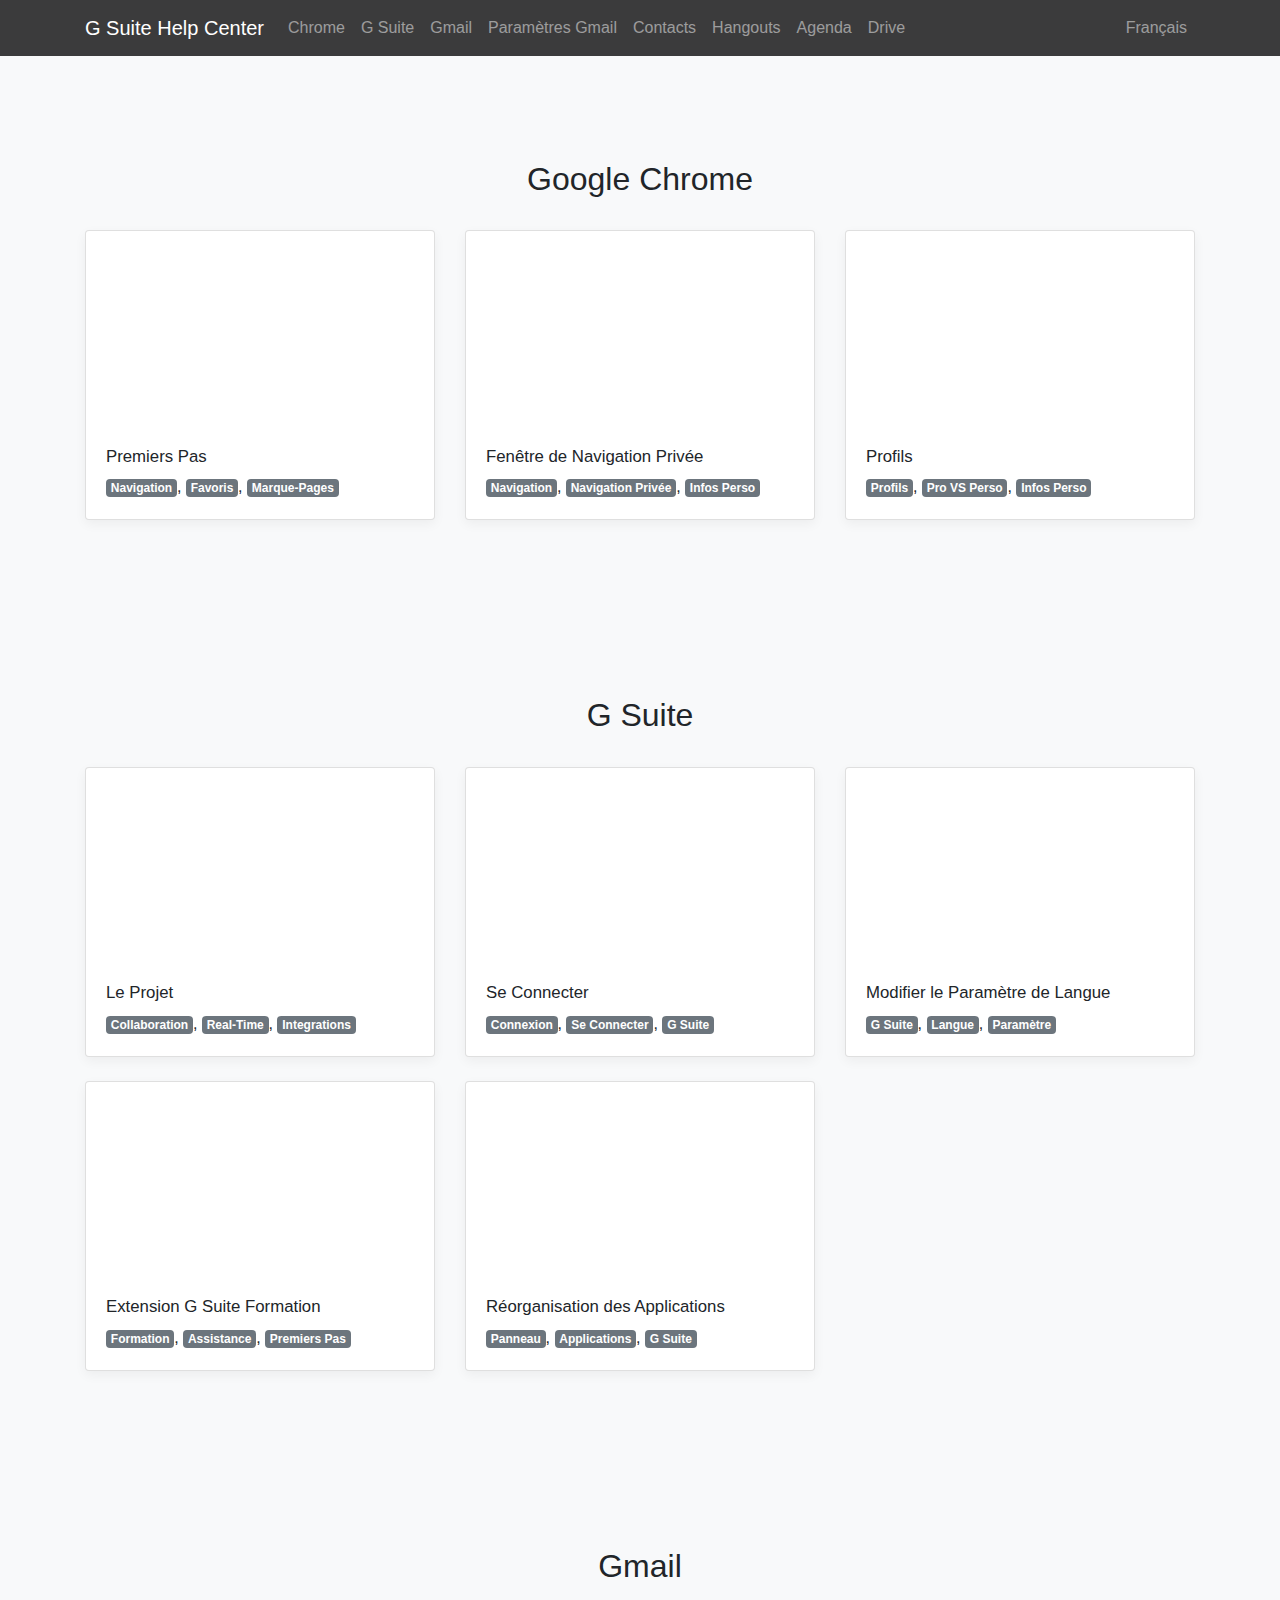
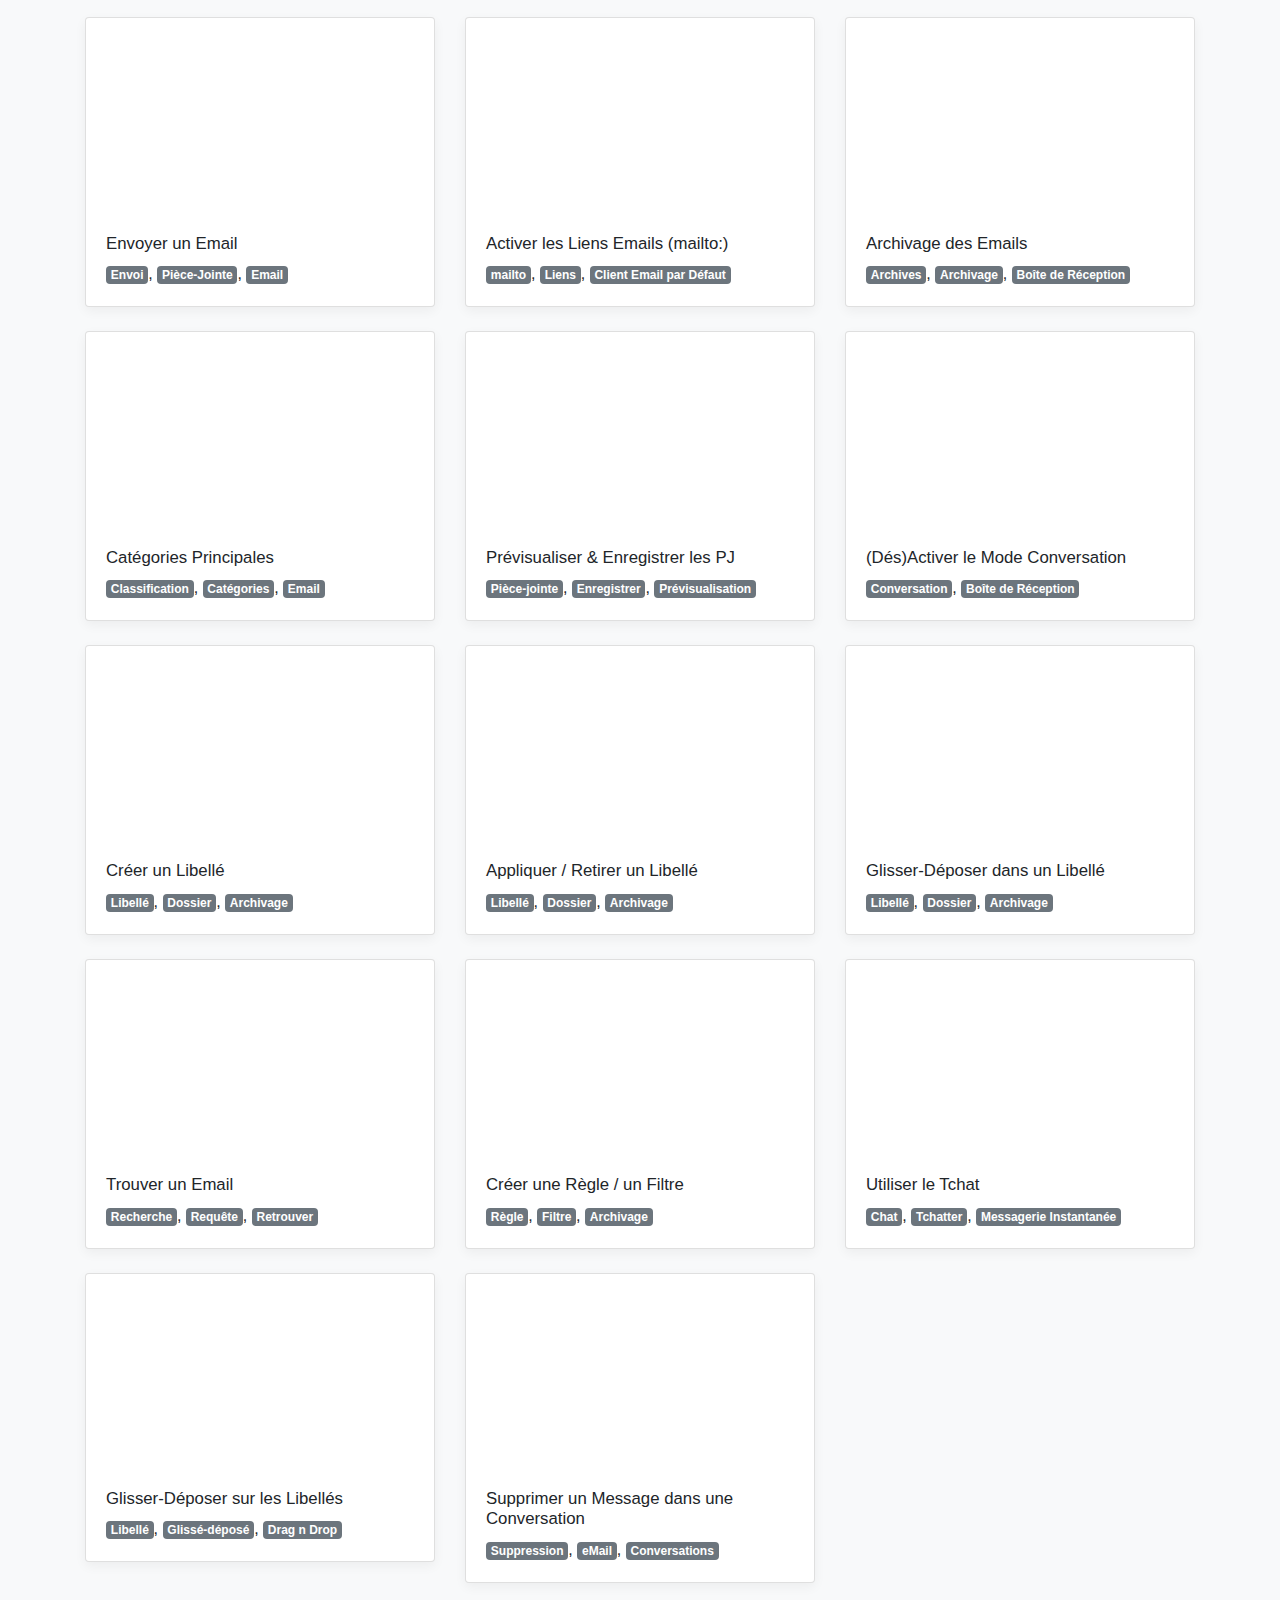
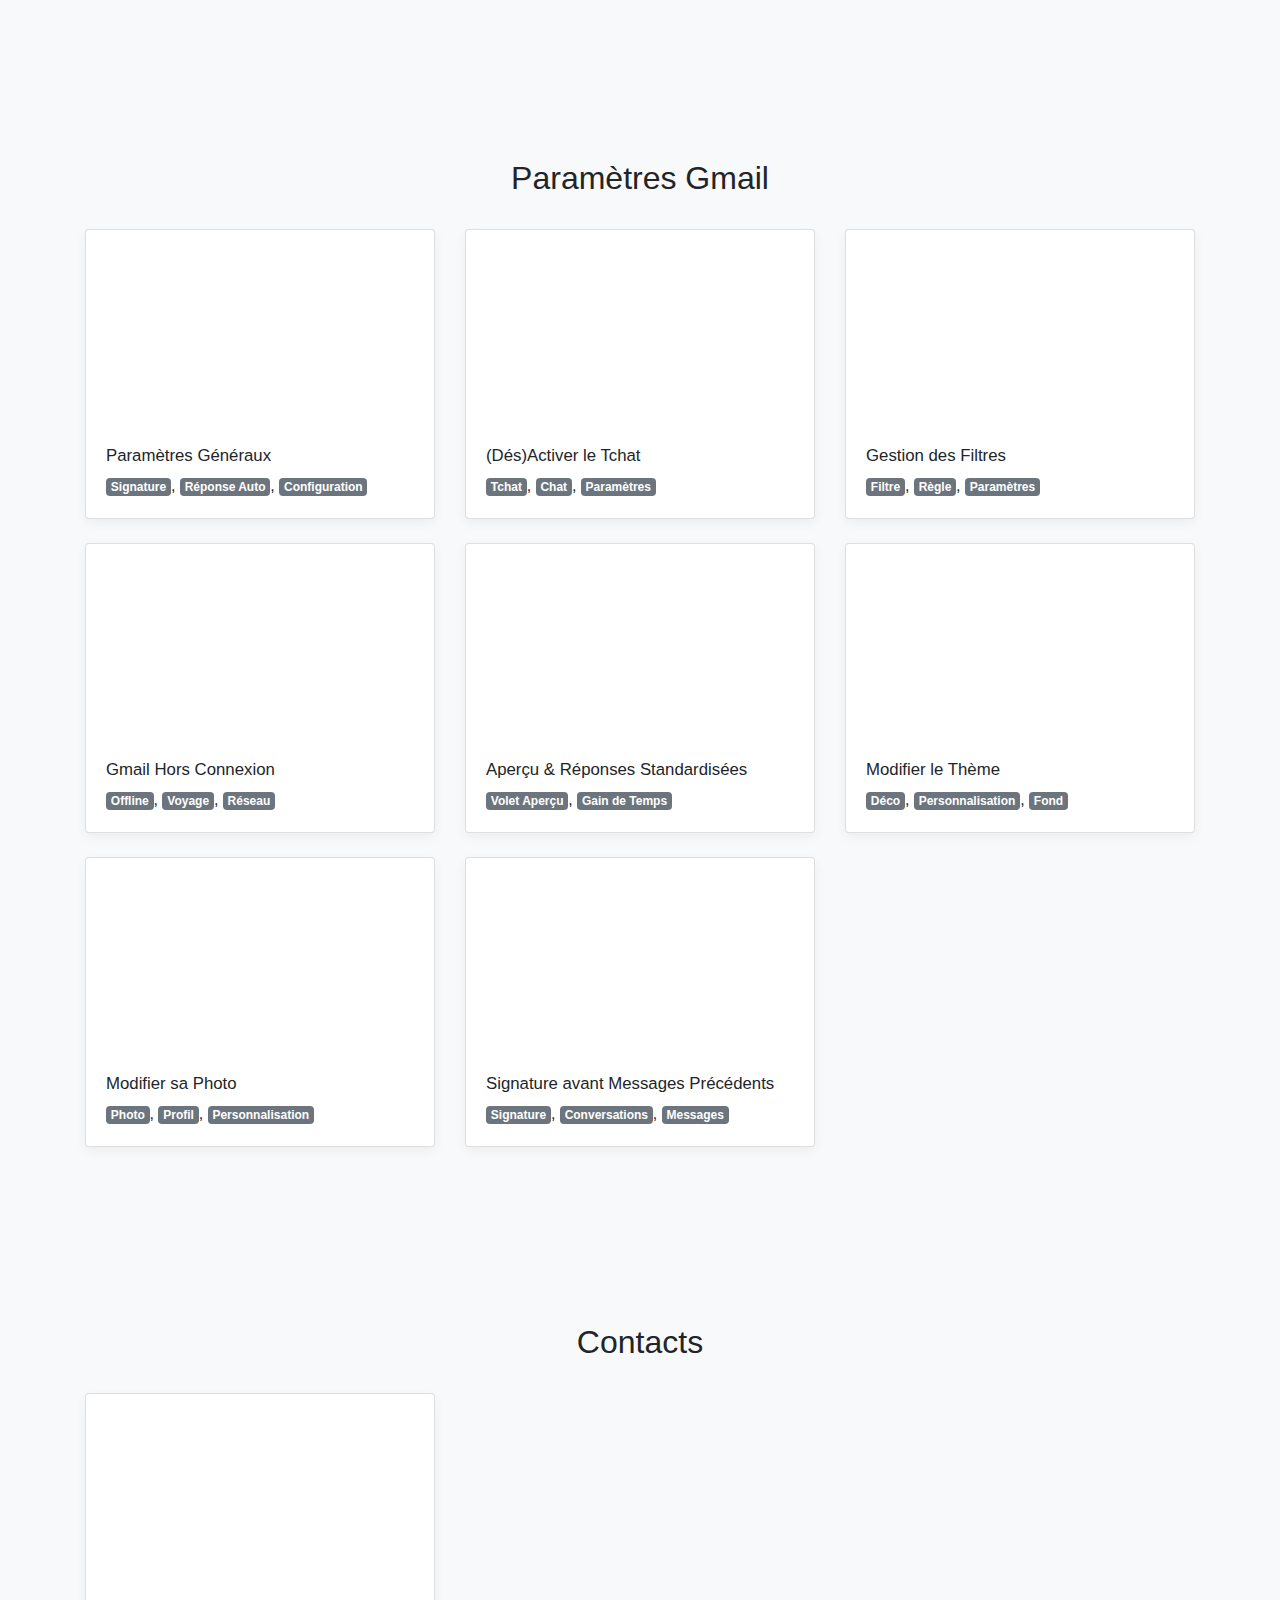
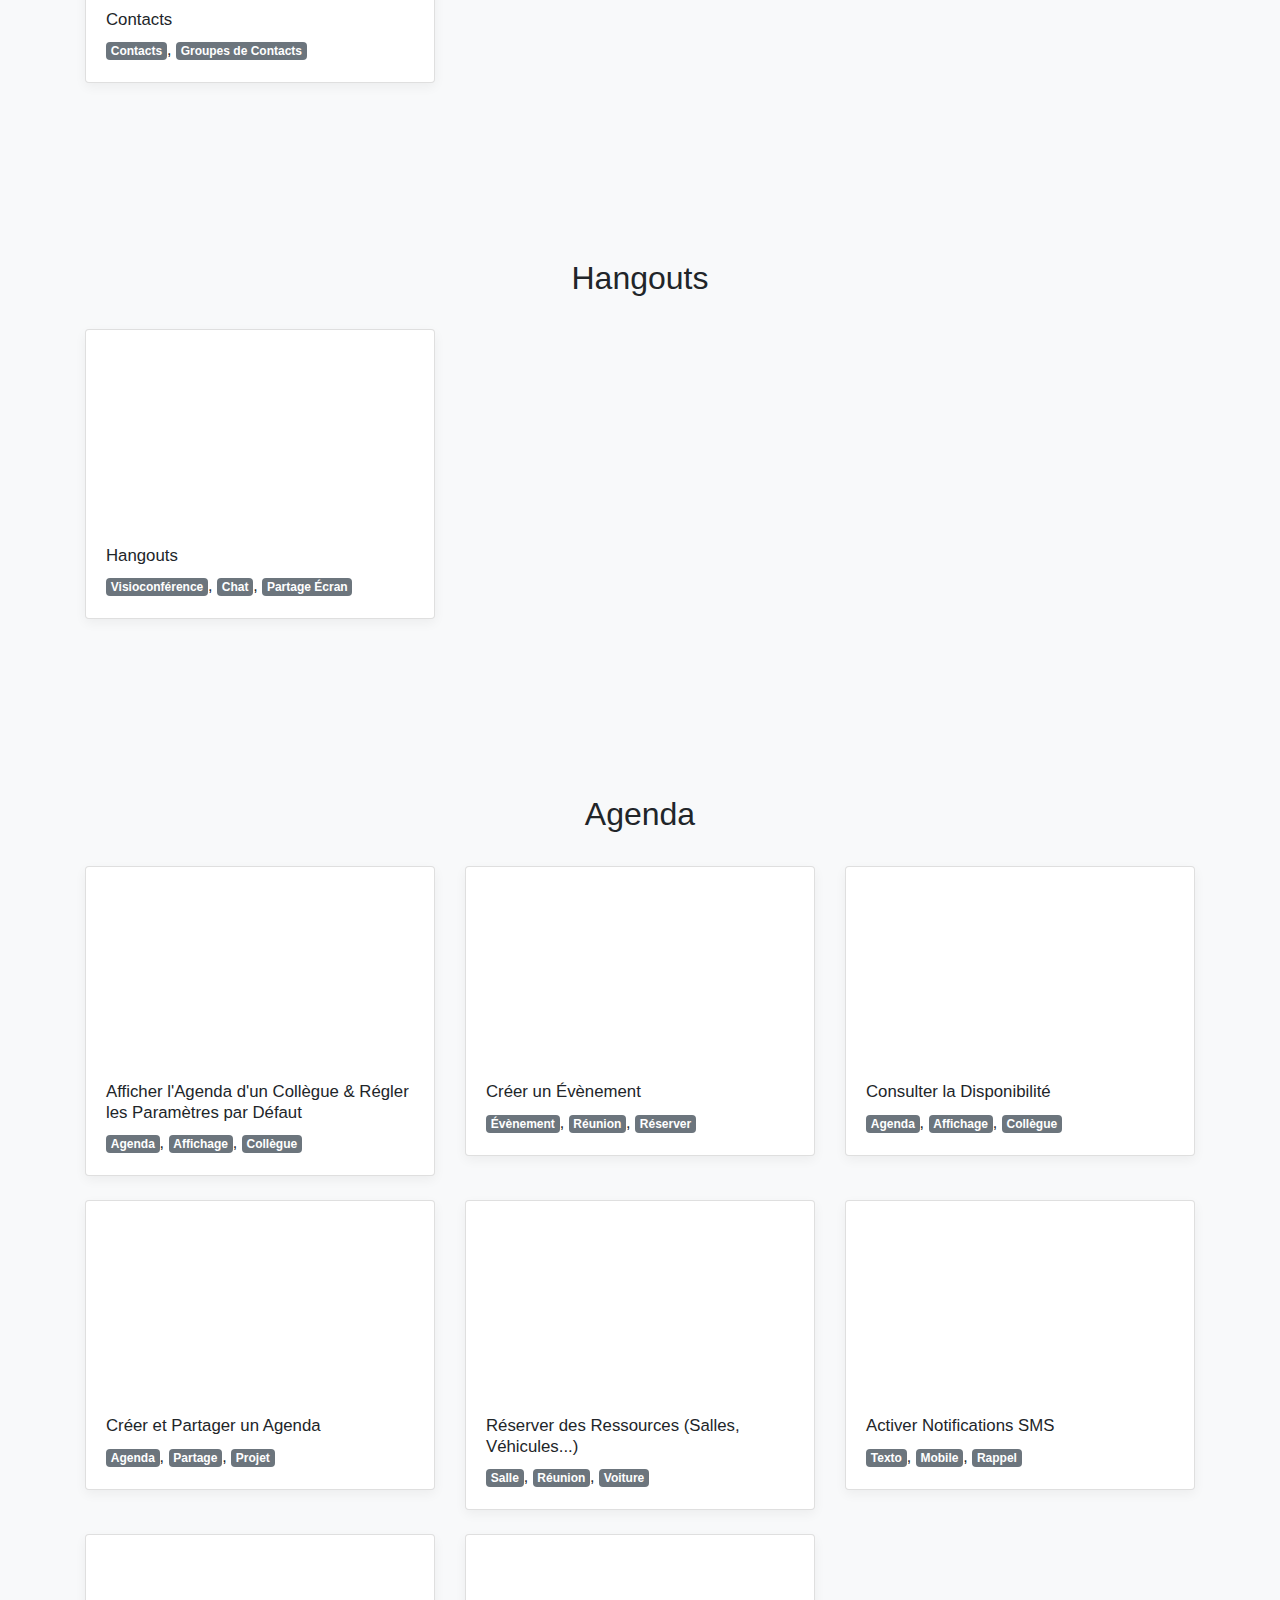
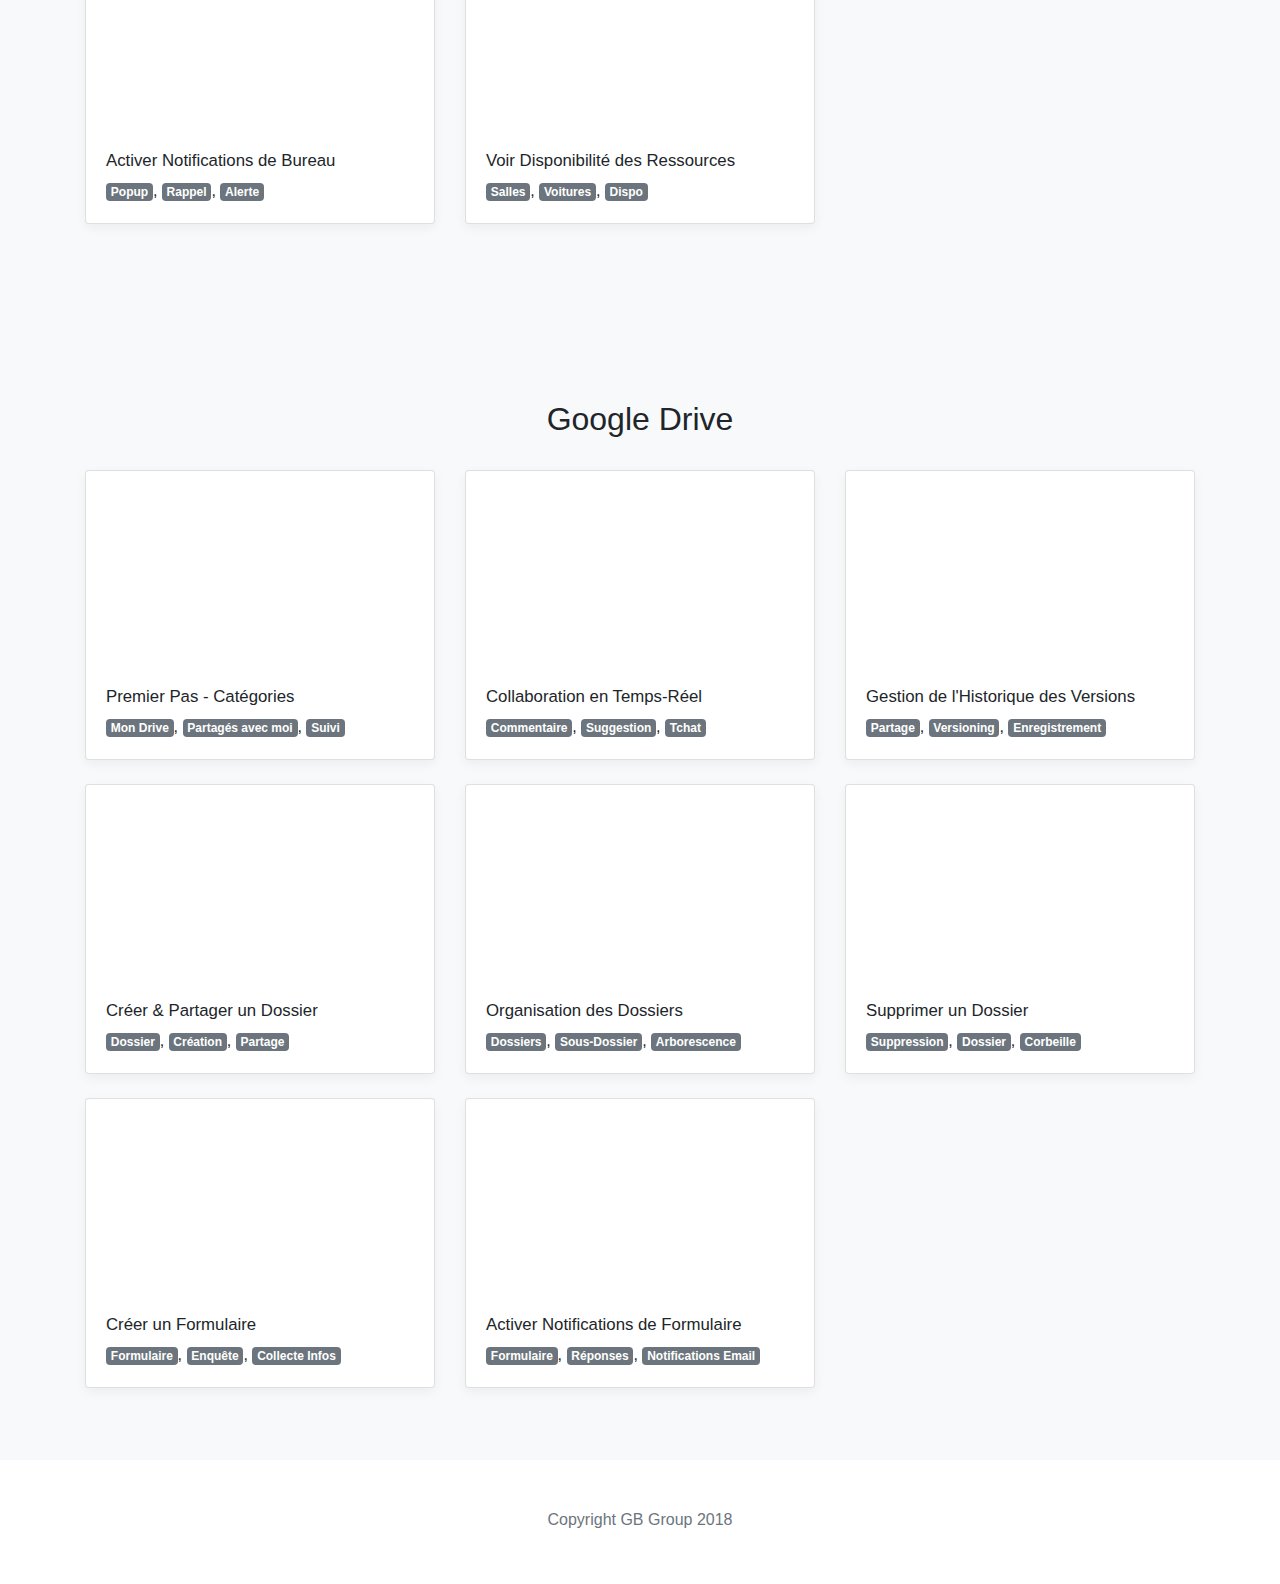
==== commit 9248a499: "Adding resource vid" ====
--- a/en/index.html
+++ b/en/index.html
@@ -722,7 +722,15 @@
             </div>
 
             <div class="col-md-4">
-              &nbsp;
+              <div class="card mb-4 box-shadow">
+                <div class="embed-responsive embed-responsive-16by9">
+                  <iframe class="embed-responsive-item" src="https://www.youtube.com/embed/2kM5G7UmEyU?rel=0&amp;showinfo=0" allowfullscreen></iframe>
+                </div>
+                <div class="card-body">
+                  <h4 class="tuto-title">Voir Disponibilité des Ressources</h4>
+                  <p class="card-text"><span class="badge badge-secondary">Salles</span>, <span class="badge badge-secondary">Voitures</span>, <span class="badge badge-secondary">Dispo</span></p>
+                </div>
+              </div>
             </div>
 
             <div class="col-md-4">
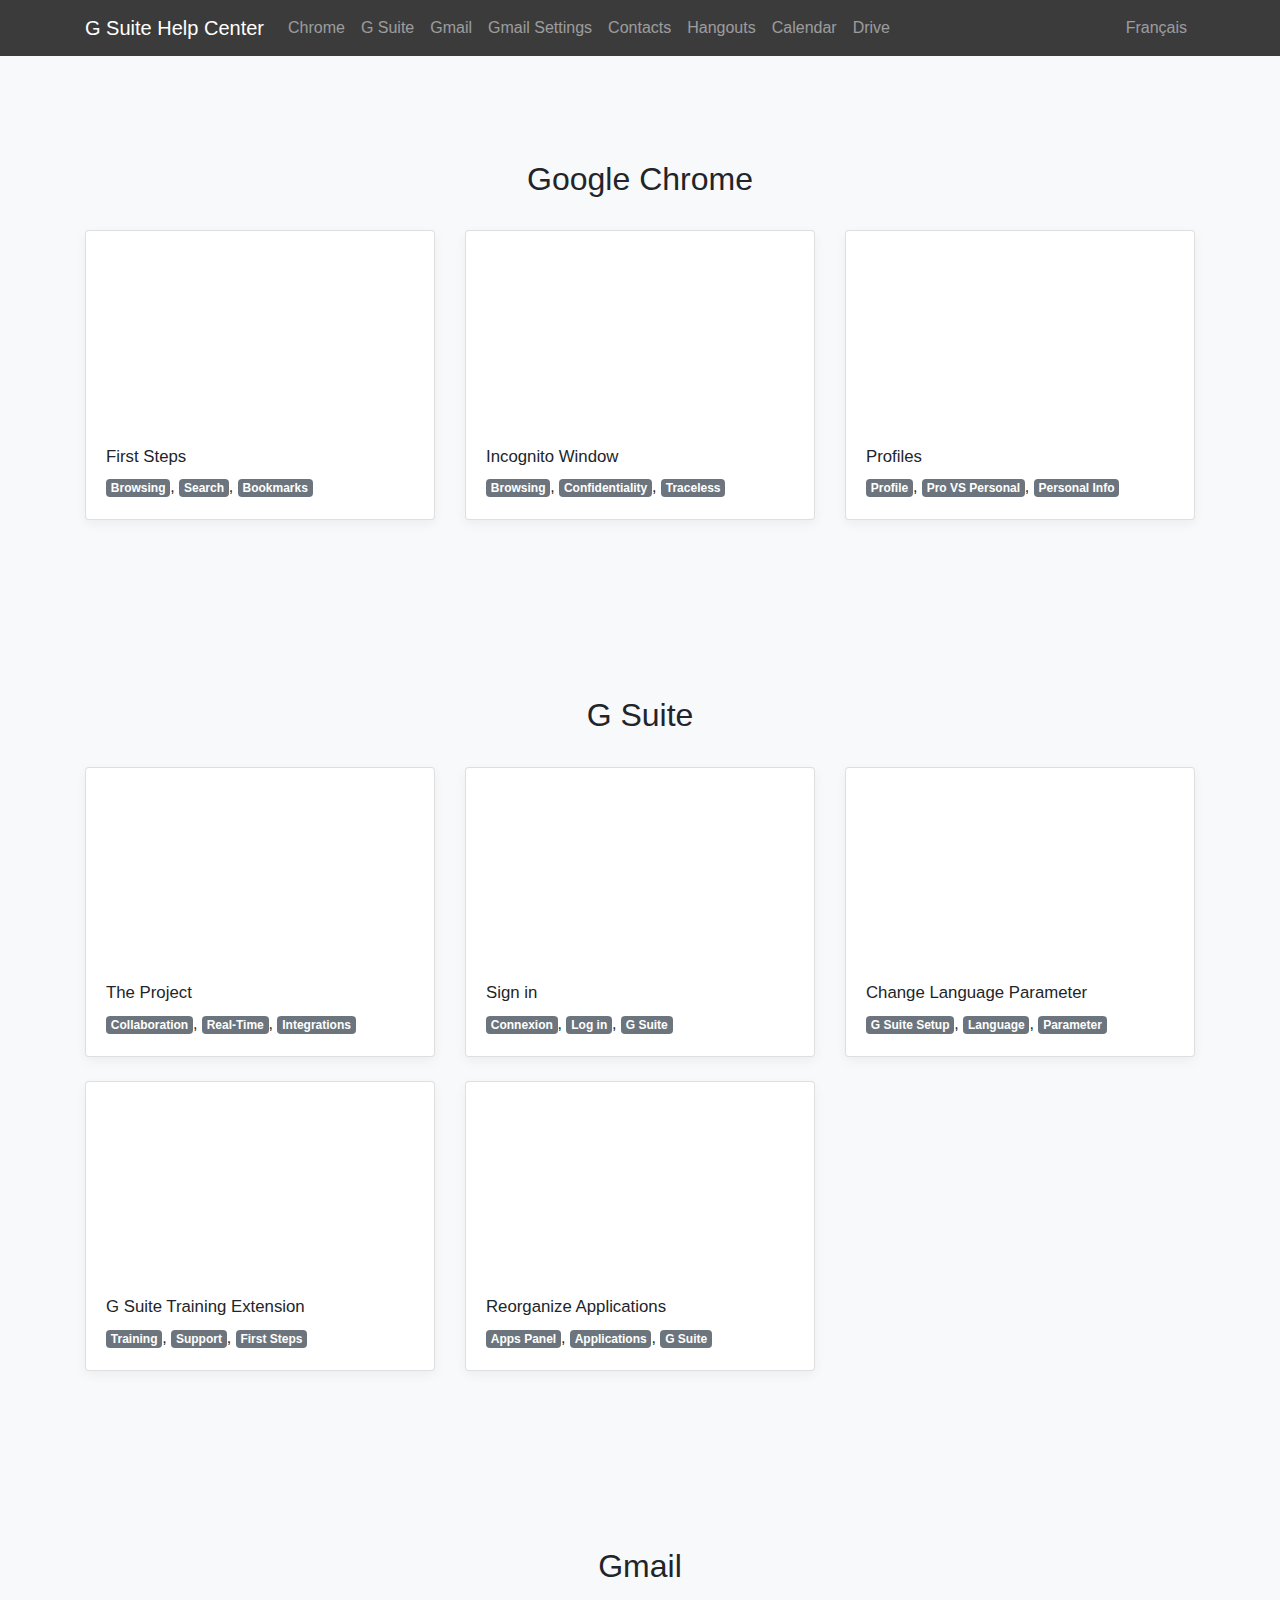
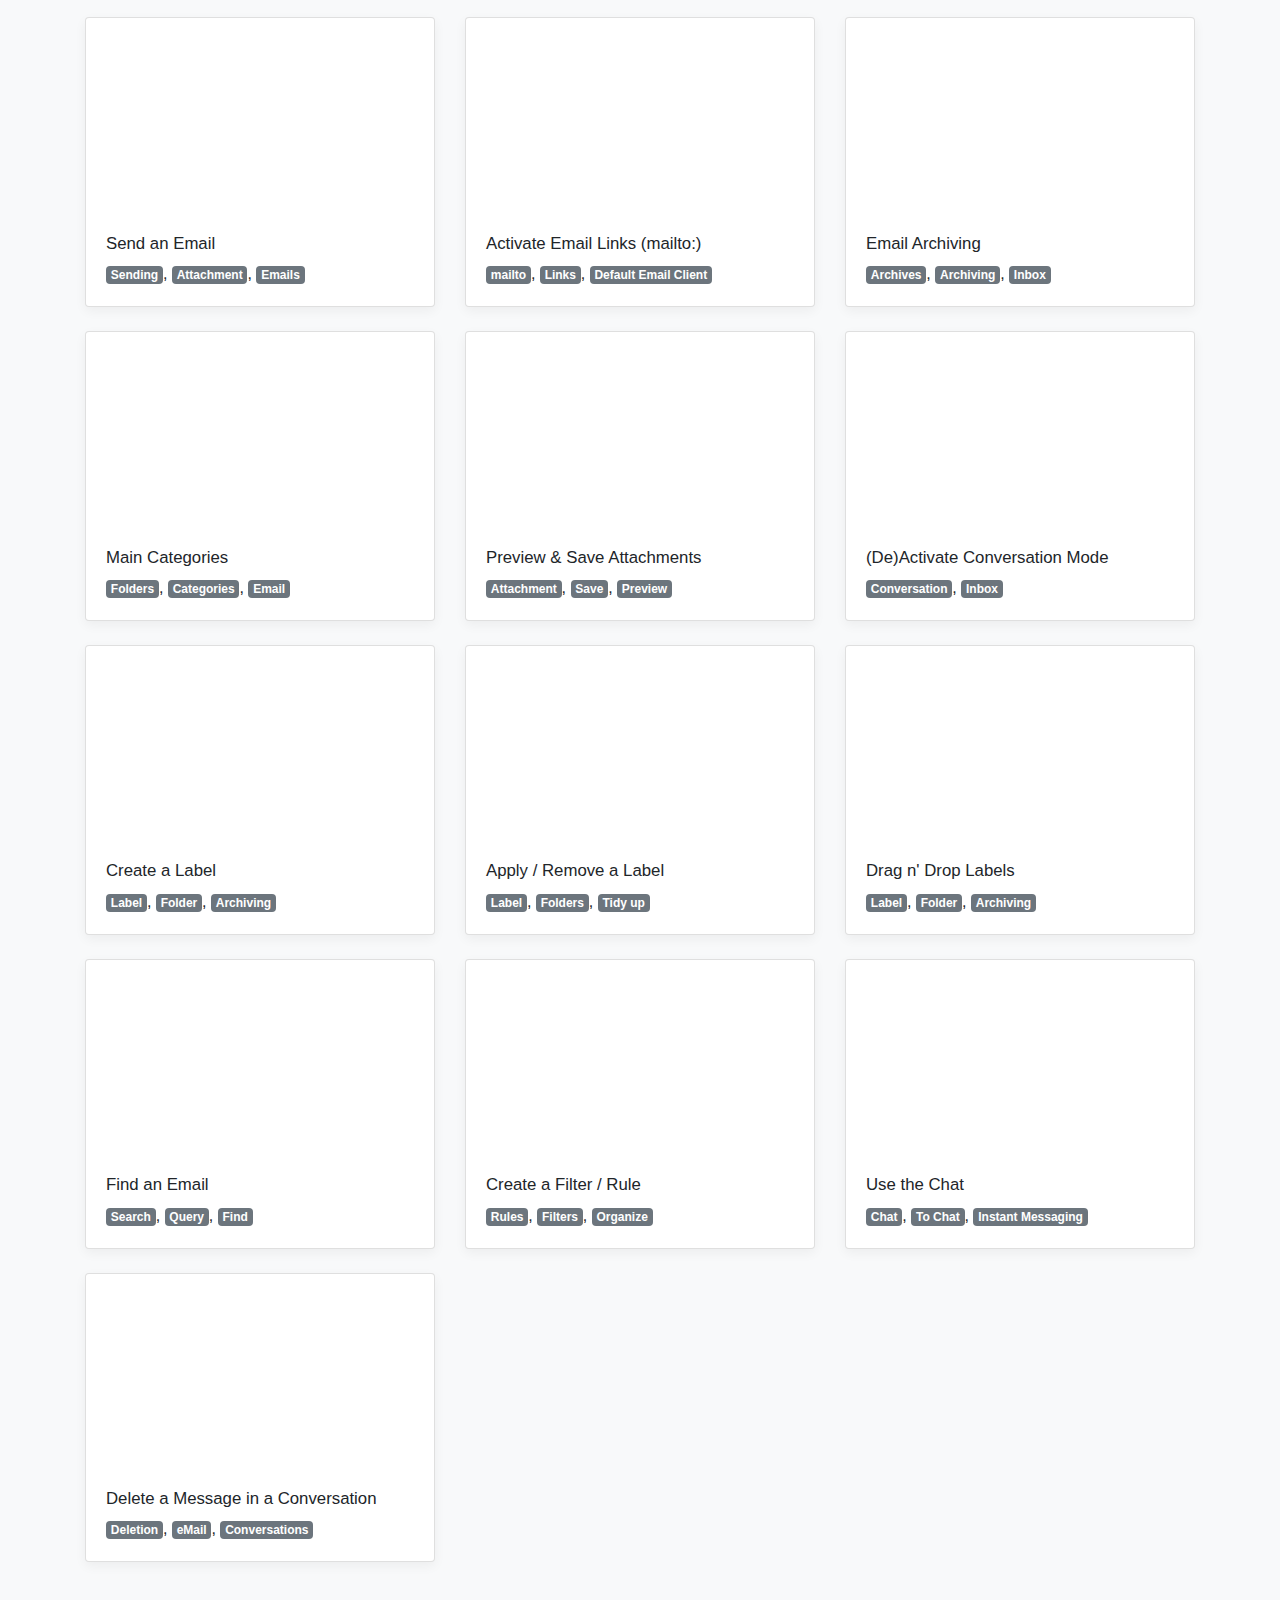
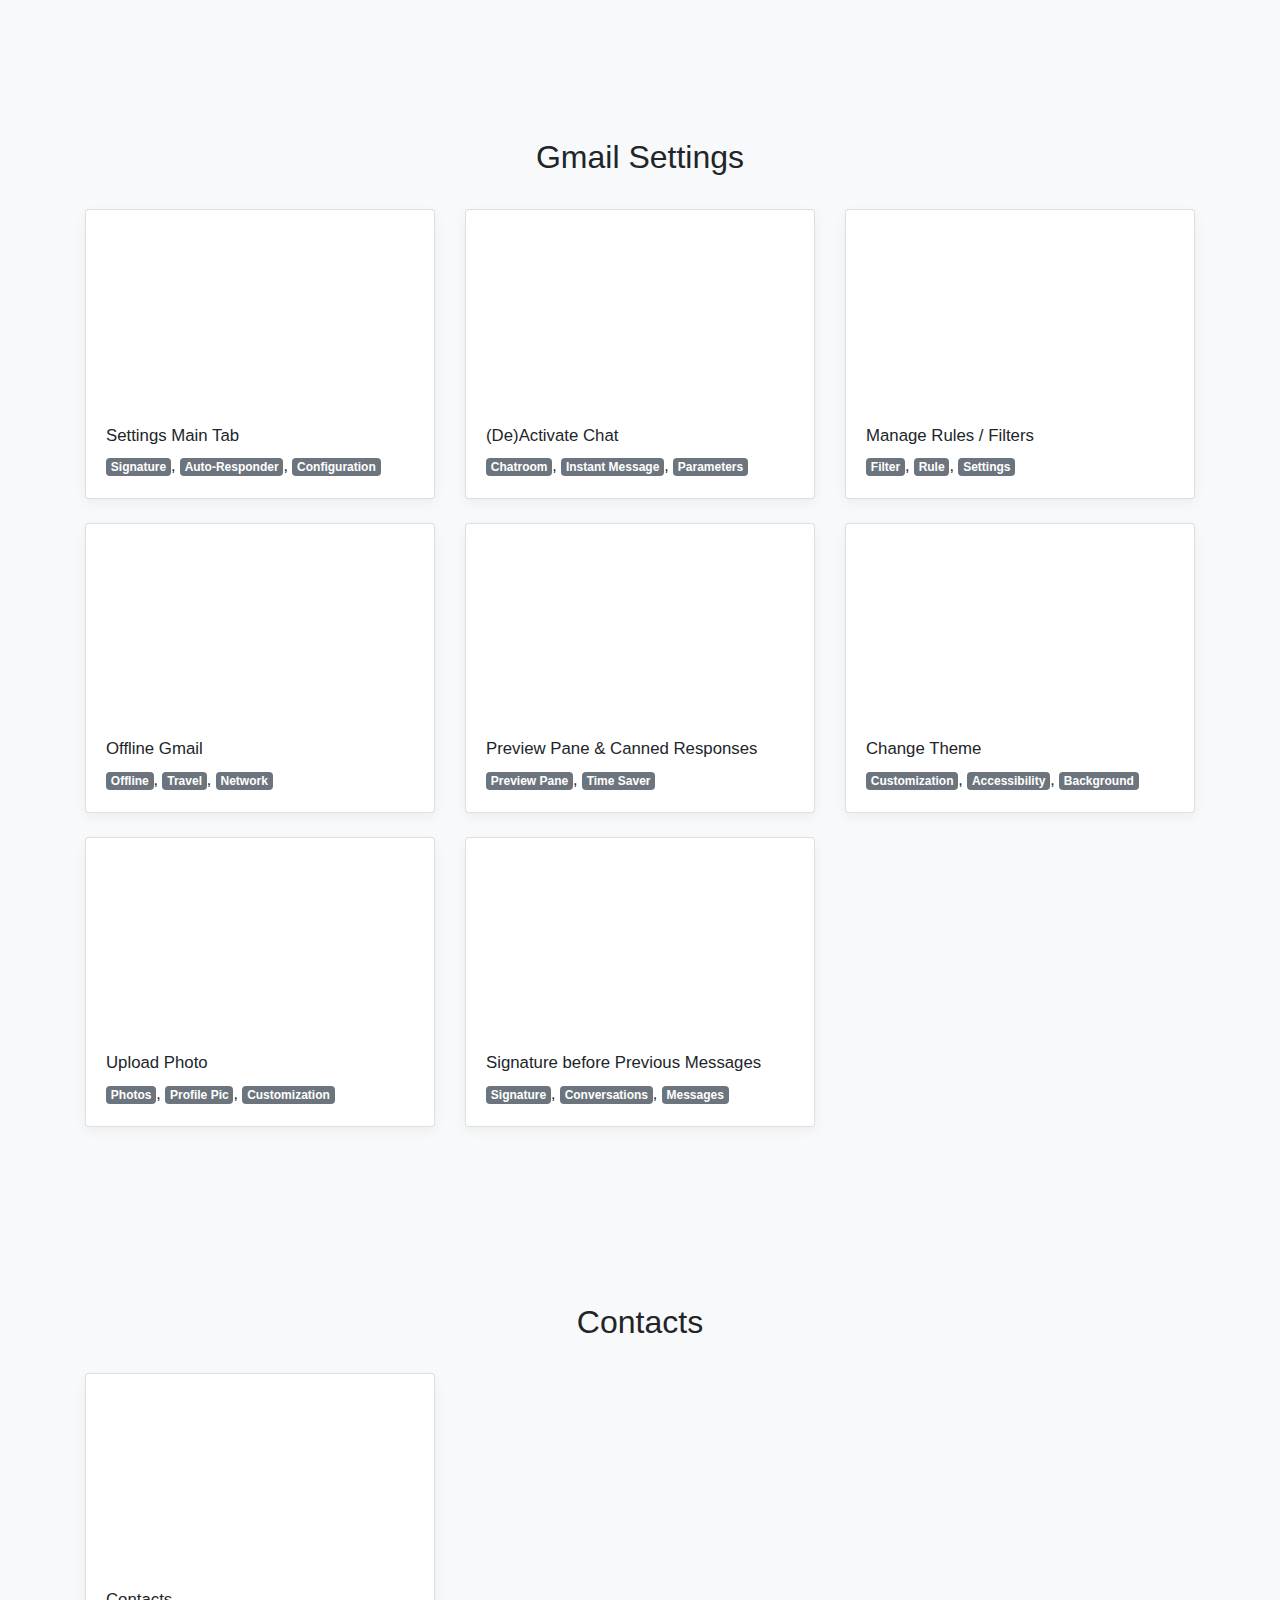
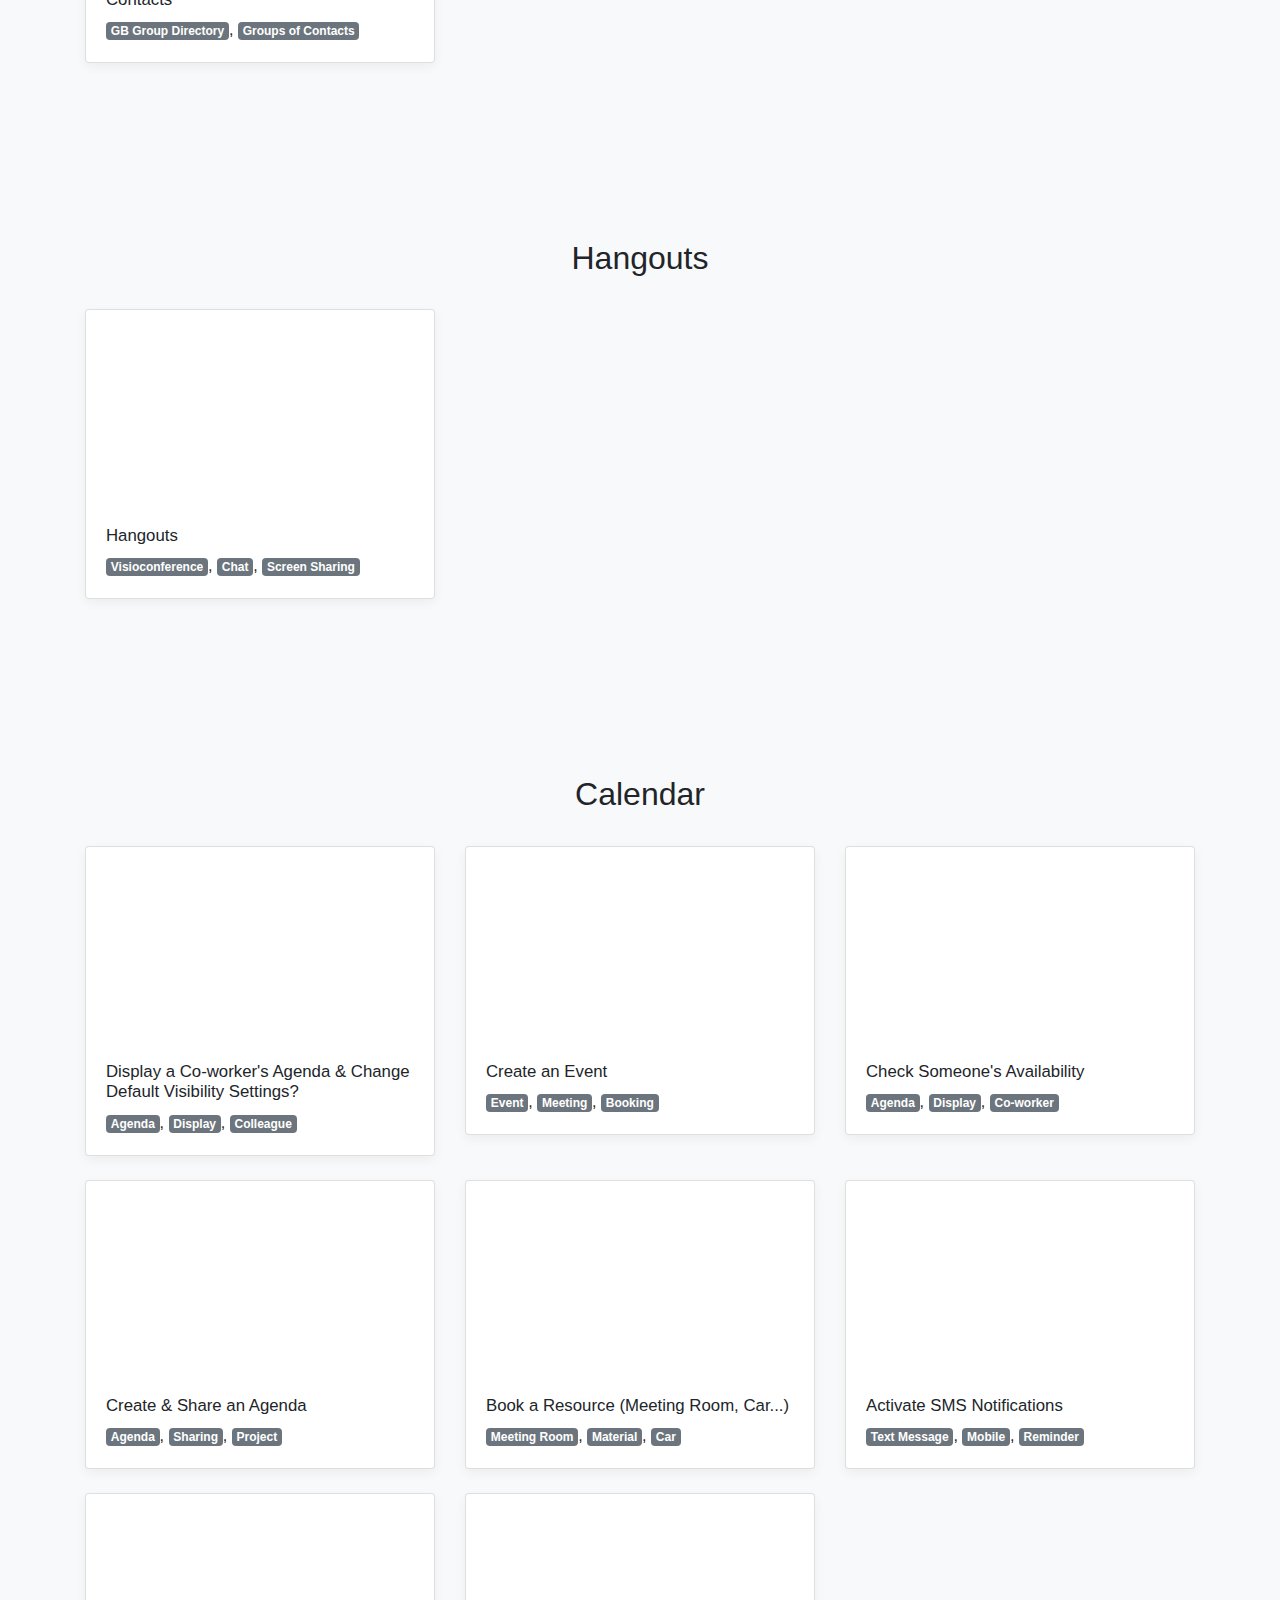
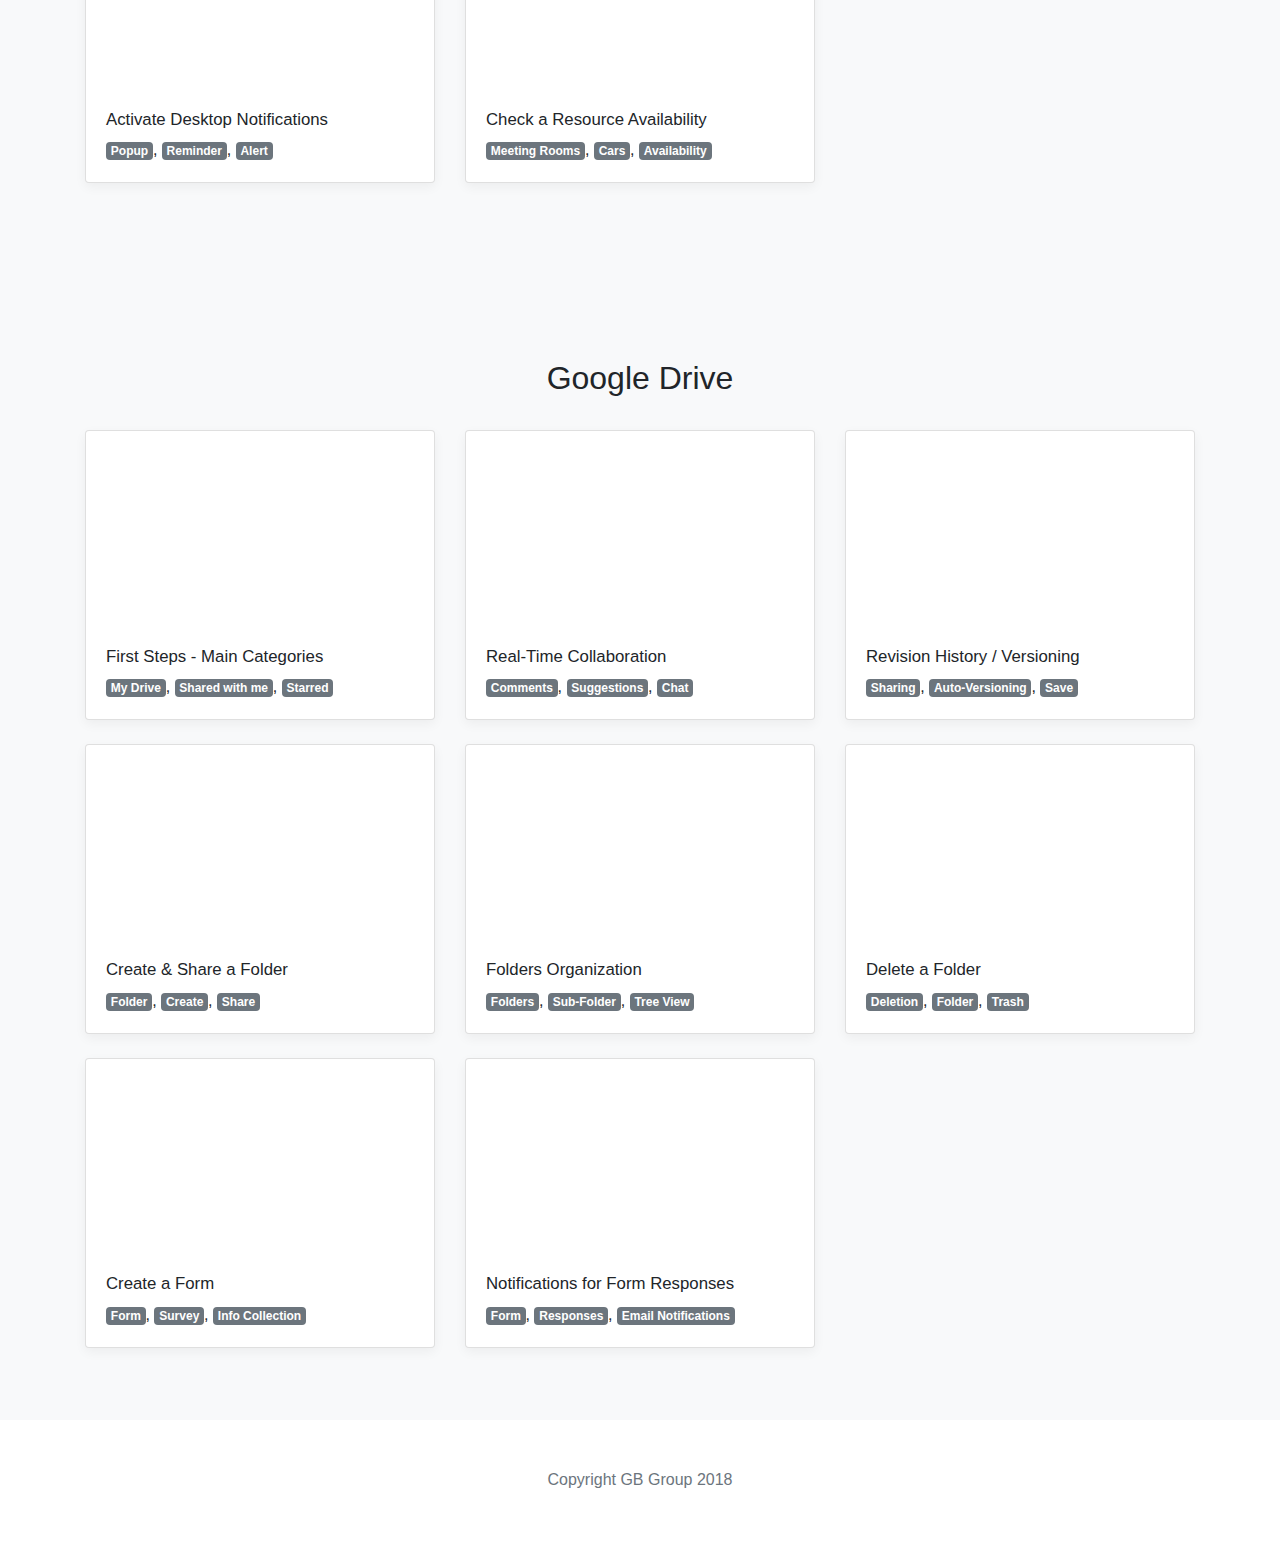
==== commit 8054d3a2: "English version" ====
--- a/en/index.html
+++ b/en/index.html
@@ -41,7 +41,7 @@
               <a class="nav-link" href="#gmail">Gmail</a>
             </li>
             <li class="nav-item">
-              <a class="nav-link" href="#gmailSettings">Paramètres Gmail</a>
+              <a class="nav-link" href="#gmailSettings">Gmail Settings</a>
             </li>
             <li class="nav-item">
               <a class="nav-link" href="#contacts">Contacts</a>
@@ -50,7 +50,7 @@
               <a class="nav-link" href="#hangouts">Hangouts</a>
             </li>
             <li class="nav-item">
-              <a class="nav-link" href="#agenda">Agenda</a>
+              <a class="nav-link" href="#agenda">Calendar</a>
             </li>
             <li class="nav-item">
               <a class="nav-link" href="#drive">Drive</a>
@@ -82,35 +82,35 @@
             <div class="col-md-4">
               <div class="card mb-4 box-shadow">
                 <div class="embed-responsive embed-responsive-16by9">
-                  <iframe class="embed-responsive-item" src="https://www.youtube.com/embed/2kGP-5gR8g8?rel=0&amp;showinfo=0" allowfullscreen></iframe>
-                </div>
-                <div class="card-body">
-                  <h4 class="tuto-title">Premiers Pas</h4>
-                  <p class="card-text"><span class="badge badge-secondary">Navigation</span>, <span class="badge badge-secondary">Favoris</span>, <span class="badge badge-secondary">Marque-Pages</span></p>
-                </div>
-              </div>
-            </div>
-
-            <div class="col-md-4">
-              <div class="card mb-4 box-shadow">
-                <div class="embed-responsive embed-responsive-16by9">
-                  <iframe class="embed-responsive-item" src="https://www.youtube.com/embed/N6zvL2Kn-K4?rel=0&amp;showinfo=0" allowfullscreen></iframe>
-                </div>
-                <div class="card-body">
-                  <h4 class="tuto-title">Fenêtre de Navigation Privée</h4>
-                  <p class="card-text"><span class="badge badge-secondary">Navigation</span>, <span class="badge badge-secondary">Navigation Privée</span>, <span class="badge badge-secondary">Infos Perso</span></p>
-                </div>
-              </div>
-            </div>
-
-            <div class="col-md-4">
-              <div class="card mb-4 box-shadow">
-                <div class="embed-responsive embed-responsive-16by9">
-                  <iframe class="embed-responsive-item" src="https://www.youtube.com/embed/lW6Am1SlxWw?rel=0&amp;showinfo=0" allowfullscreen></iframe>
-                </div>
-                <div class="card-body">
-                  <h4 class="tuto-title">Profils</h4>
-                  <p class="card-text"><span class="badge badge-secondary">Profils</span>, <span class="badge badge-secondary">Pro VS Perso</span>, <span class="badge badge-secondary">Infos Perso</span></p>
+                  <iframe class="embed-responsive-item" src="https://www.youtube.com/embed/vHn0-HxxiCA?rel=0&amp;showinfo=0" allowfullscreen></iframe>
+                </div>
+                <div class="card-body">
+                  <h4 class="tuto-title">First Steps</h4>
+                  <p class="card-text"><span class="badge badge-secondary">Browsing</span>, <span class="badge badge-secondary">Search</span>, <span class="badge badge-secondary">Bookmarks</span></p>
+                </div>
+              </div>
+            </div>
+
+            <div class="col-md-4">
+              <div class="card mb-4 box-shadow">
+                <div class="embed-responsive embed-responsive-16by9">
+                  <iframe class="embed-responsive-item" src="https://www.youtube.com/embed/-9naRRgvEn0?rel=0&amp;showinfo=0" allowfullscreen></iframe>
+                </div>
+                <div class="card-body">
+                  <h4 class="tuto-title">Incognito Window</h4>
+                  <p class="card-text"><span class="badge badge-secondary">Browsing</span>, <span class="badge badge-secondary">Confidentiality</span>, <span class="badge badge-secondary">Traceless</span></p>
+                </div>
+              </div>
+            </div>
+
+            <div class="col-md-4">
+              <div class="card mb-4 box-shadow">
+                <div class="embed-responsive embed-responsive-16by9">
+                  <iframe class="embed-responsive-item" src="https://www.youtube.com/embed/CnGVgpF93bs?rel=0&amp;showinfo=0" allowfullscreen></iframe>
+                </div>
+                <div class="card-body">
+                  <h4 class="tuto-title">Profiles</h4>
+                  <p class="card-text"><span class="badge badge-secondary">Profile</span>, <span class="badge badge-secondary">Pro VS Personal</span>, <span class="badge badge-secondary">Personal Info</span></p>
                 </div>
               </div>
             </div>
@@ -139,7 +139,7 @@
                   <iframe class="embed-responsive-item" src="https://www.youtube.com/embed/ypNtM1RUz64?hl=en&amp;cc_load_policy=1&amp;rel=0&amp;showinfo=0" allowfullscreen></iframe>
                 </div>
                 <div class="card-body">
-                  <h4 class="tuto-title">Le Projet</h4>
+                  <h4 class="tuto-title">The Project</h4>
                   <p class="card-text"><span class="badge badge-secondary">Collaboration</span>, <span class="badge badge-secondary">Real-Time</span>, <span class="badge badge-secondary">Integrations</span></p>
                 </div>
               </div>
@@ -148,51 +148,51 @@
             <div class="col-md-4">
               <div class="card mb-4 box-shadow">
                 <div class="embed-responsive embed-responsive-16by9">
-                  <iframe class="embed-responsive-item" src="https://www.youtube.com/embed/y5DPs3n1wRc?rel=0&amp;showinfo=0" allowfullscreen></iframe>
-                </div>
-                <div class="card-body">
-                  <h4 class="tuto-title">Se Connecter</h4>
-                  <p class="card-text"><span class="badge badge-secondary">Connexion</span>, <span class="badge badge-secondary">Se Connecter</span>, <span class="badge badge-secondary">G Suite</span></p>
-                </div>
-              </div>
-            </div>
-
-            <div class="col-md-4">
-              <div class="card mb-4 box-shadow">
-                <div class="embed-responsive embed-responsive-16by9">
-                  <iframe class="embed-responsive-item" src="https://www.youtube.com/embed/cGf5p91EJqw?rel=0&amp;showinfo=0" allowfullscreen></iframe>
-                </div>
-                <div class="card-body">
-                  <h4 class="tuto-title">Modifier le Paramètre de Langue</h4>
-                  <p class="card-text"><span class="badge badge-secondary">G Suite</span>, <span class="badge badge-secondary">Langue</span>, <span class="badge badge-secondary">Paramètre</span></p>
-                </div>
-              </div>
-            </div>
-
-          </div>
-
-          <div class="row">
-
-            <div class="col-md-4">
-              <div class="card mb-4 box-shadow">
-                <div class="embed-responsive embed-responsive-16by9">
-                  <iframe class="embed-responsive-item" src="https://www.youtube.com/embed/2_39NSvLfr0?rel=0&amp;showinfo=0" allowfullscreen></iframe>
-                </div>
-                <div class="card-body">
-                  <h4 class="tuto-title">Extension G Suite Formation</h4>
-                  <p class="card-text"><span class="badge badge-secondary">Formation</span>, <span class="badge badge-secondary">Assistance</span>, <span class="badge badge-secondary">Premiers Pas</span></p>
-                </div>
-              </div>
-            </div>
-
-            <div class="col-md-4">
-              <div class="card mb-4 box-shadow">
-                <div class="embed-responsive embed-responsive-16by9">
-                  <iframe class="embed-responsive-item" src="https://www.youtube.com/embed/VmD4jpkPq6g?rel=0&amp;showinfo=0" allowfullscreen></iframe>
-                </div>
-                <div class="card-body">
-                  <h4 class="tuto-title">Réorganisation des Applications</h4>
-                  <p class="card-text"><span class="badge badge-secondary">Panneau</span>, <span class="badge badge-secondary">Applications</span>, <span class="badge badge-secondary">G Suite</span></p>
+                  <iframe class="embed-responsive-item" src="https://www.youtube.com/embed/LhVGr6cXVwM?rel=0&amp;showinfo=0" allowfullscreen></iframe>
+                </div>
+                <div class="card-body">
+                  <h4 class="tuto-title">Sign in</h4>
+                  <p class="card-text"><span class="badge badge-secondary">Connexion</span>, <span class="badge badge-secondary">Log in</span>, <span class="badge badge-secondary">G Suite</span></p>
+                </div>
+              </div>
+            </div>
+
+            <div class="col-md-4">
+              <div class="card mb-4 box-shadow">
+                <div class="embed-responsive embed-responsive-16by9">
+                  <iframe class="embed-responsive-item" src="https://www.youtube.com/embed/r3rzwCo2Hag?rel=0&amp;showinfo=0" allowfullscreen></iframe>
+                </div>
+                <div class="card-body">
+                  <h4 class="tuto-title">Change Language Parameter</h4>
+                  <p class="card-text"><span class="badge badge-secondary">G Suite Setup</span>, <span class="badge badge-secondary">Language</span>, <span class="badge badge-secondary">Parameter</span></p>
+                </div>
+              </div>
+            </div>
+
+          </div>
+
+          <div class="row">
+
+            <div class="col-md-4">
+              <div class="card mb-4 box-shadow">
+                <div class="embed-responsive embed-responsive-16by9">
+                  <iframe class="embed-responsive-item" src="https://www.youtube.com/embed/voBjF7fwU9c?rel=0&amp;showinfo=0" allowfullscreen></iframe>
+                </div>
+                <div class="card-body">
+                  <h4 class="tuto-title">G Suite Training Extension</h4>
+                  <p class="card-text"><span class="badge badge-secondary">Training</span>, <span class="badge badge-secondary">Support</span>, <span class="badge badge-secondary">First Steps</span></p>
+                </div>
+              </div>
+            </div>
+
+            <div class="col-md-4">
+              <div class="card mb-4 box-shadow">
+                <div class="embed-responsive embed-responsive-16by9">
+                  <iframe class="embed-responsive-item" src="https://www.youtube.com/embed/WvTHtI6wfoQ?rel=0&amp;showinfo=0" allowfullscreen></iframe>
+                </div>
+                <div class="card-body">
+                  <h4 class="tuto-title">Reorganize Applications</h4>
+                  <p class="card-text"><span class="badge badge-secondary">Apps Panel</span>, <span class="badge badge-secondary">Applications</span>, <span class="badge badge-secondary">G Suite</span></p>
                 </div>
               </div>
             </div>
@@ -222,185 +222,177 @@
             <div class="col-md-4">
               <div class="card mb-4 box-shadow">
                 <div class="embed-responsive embed-responsive-16by9">
-                  <iframe class="embed-responsive-item" src="https://www.youtube.com/embed/UoMtRnsp-cs?rel=0&amp;showinfo=0" allowfullscreen></iframe>
-                </div>
-                <div class="card-body">
-                  <h4 class="tuto-title">Envoyer un Email</h4>
-                  <p class="card-text"><span class="badge badge-secondary">Envoi</span>, <span class="badge badge-secondary">Pièce-Jointe</span>, <span class="badge badge-secondary">Email</span></p>
-                </div>
-              </div>
-            </div>
-
-            <div class="col-md-4">
-              <div class="card mb-4 box-shadow">
-                <div class="embed-responsive embed-responsive-16by9">
-                  <iframe class="embed-responsive-item" src="https://www.youtube.com/embed/uDnjBFGX6xI?rel=0&amp;showinfo=0" allowfullscreen></iframe>
-                </div>
-                <div class="card-body">
-                  <h4 class="tuto-title">Activer les Liens Emails (mailto:)</h4>
-                  <p class="card-text"><span class="badge badge-secondary">mailto</span>, <span class="badge badge-secondary">Liens</span>, <span class="badge badge-secondary">Client Email par Défaut</span></p>
-                </div>
-              </div>
-            </div>
-
-            <div class="col-md-4">
-              <div class="card mb-4 box-shadow">
-                <div class="embed-responsive embed-responsive-16by9">
-                  <iframe class="embed-responsive-item" src="https://www.youtube.com/embed/zNw-WJqi3OQ?rel=0&amp;showinfo=0" allowfullscreen></iframe>
-                </div>
-                <div class="card-body">
-                  <h4 class="tuto-title">Archivage des Emails</h4>
-                  <p class="card-text"><span class="badge badge-secondary">Archives</span>, <span class="badge badge-secondary">Archivage</span>, <span class="badge badge-secondary">Boîte de Réception</span></p>
-                </div>
-              </div>
-            </div>
-
-          </div>
-
-          <div class="row">
-
-            <div class="col-md-4">
-              <div class="card mb-4 box-shadow">
-                <div class="embed-responsive embed-responsive-16by9">
-                  <iframe class="embed-responsive-item" src="https://www.youtube.com/embed/B26r3SDzjUs?rel=0&amp;showinfo=0" allowfullscreen></iframe>
-                </div>
-                <div class="card-body">
-                  <h4 class="tuto-title">Catégories Principales</h4>
-                  <p class="card-text"><span class="badge badge-secondary">Classification</span>, <span class="badge badge-secondary">Catégories</span>, <span class="badge badge-secondary">Email</span></p>
-                </div>
-              </div>
-            </div>
-
-            <div class="col-md-4">
-              <div class="card mb-4 box-shadow">
-                <div class="embed-responsive embed-responsive-16by9">
-                  <iframe class="embed-responsive-item" src="https://www.youtube.com/embed/Gx4xF6KqxWA?rel=0&amp;showinfo=0" allowfullscreen></iframe>
-                </div>
-                <div class="card-body">
-                  <h4 class="tuto-title">Prévisualiser &amp; Enregistrer les PJ</h4>
-                  <p class="card-text"><span class="badge badge-secondary">Pièce-jointe</span>, <span class="badge badge-secondary">Enregistrer</span>, <span class="badge badge-secondary">Prévisualisation</span></p>
-                </div>
-              </div>
-            </div>
-
-            <div class="col-md-4">
-              <div class="card mb-4 box-shadow">
-                <div class="embed-responsive embed-responsive-16by9">
-                  <iframe class="embed-responsive-item" src="https://www.youtube.com/embed/ACWRJ2cV_d0?rel=0&amp;showinfo=0" allowfullscreen></iframe>
-                </div>
-                <div class="card-body">
-                  <h4 class="tuto-title">(Dés)Activer le Mode Conversation</h4>
-                  <p class="card-text"><span class="badge badge-secondary">Conversation</span>, <span class="badge badge-secondary">Boîte de Réception</span></p>
-                </div>
-              </div>
-            </div>
-
-          </div>
-
-          <div class="row">
-
-            <div class="col-md-4">
-              <div class="card mb-4 box-shadow">
-                <div class="embed-responsive embed-responsive-16by9">
-                  <iframe class="embed-responsive-item" src="https://www.youtube.com/embed/Z_gR6CNj5SE?rel=0&amp;showinfo=0" allowfullscreen></iframe>
-                </div>
-                <div class="card-body">
-                  <h4 class="tuto-title">Créer un Libellé</h4>
-                  <p class="card-text"><span class="badge badge-secondary">Libellé</span>, <span class="badge badge-secondary">Dossier</span>, <span class="badge badge-secondary">Archivage</span></p>
-                </div>
-              </div>
-            </div>
-
-            <div class="col-md-4">
-              <div class="card mb-4 box-shadow">
-                <div class="embed-responsive embed-responsive-16by9">
-                  <iframe class="embed-responsive-item" src="https://www.youtube.com/embed/S9VeiZ_RLlA?rel=0&amp;showinfo=0" allowfullscreen></iframe>
-                </div>
-                <div class="card-body">
-                  <h4 class="tuto-title">Appliquer / Retirer un Libellé</h4>
-                  <p class="card-text"><span class="badge badge-secondary">Libellé</span>, <span class="badge badge-secondary">Dossier</span>, <span class="badge badge-secondary">Archivage</span></p>
-                </div>
-              </div>
-            </div>
-
-            <div class="col-md-4">
-              <div class="card mb-4 box-shadow">
-                <div class="embed-responsive embed-responsive-16by9">
-                  <iframe class="embed-responsive-item" src="https://www.youtube.com/embed/Gn_g3jhC0T4?rel=0&amp;showinfo=0" allowfullscreen></iframe>
-                </div>
-                <div class="card-body">
-                  <h4 class="tuto-title">Glisser-Déposer dans un Libellé</h4>
-                  <p class="card-text"><span class="badge badge-secondary">Libellé</span>, <span class="badge badge-secondary">Dossier</span>, <span class="badge badge-secondary">Archivage</span></p>
-                </div>
-              </div>
-            </div>
-
-          </div>
-
-          <div class="row">
-
-            <div class="col-md-4">
-              <div class="card mb-4 box-shadow">
-                <div class="embed-responsive embed-responsive-16by9">
-                  <iframe class="embed-responsive-item" src="https://www.youtube.com/embed/i_UI2G5EXls?rel=0&amp;showinfo=0" allowfullscreen></iframe>
-                </div>
-                <div class="card-body">
-                  <h4 class="tuto-title">Trouver un Email</h4>
-                  <p class="card-text"><span class="badge badge-secondary">Recherche</span>, <span class="badge badge-secondary">Requête</span>, <span class="badge badge-secondary">Retrouver</span></p>
-                </div>
-              </div>
-            </div>
-
-            <div class="col-md-4">
-              <div class="card mb-4 box-shadow">
-                <div class="embed-responsive embed-responsive-16by9">
-                  <iframe class="embed-responsive-item" src="https://www.youtube.com/embed/Pb06TYCnuWc?rel=0&amp;showinfo=0" allowfullscreen></iframe>
-                </div>
-                <div class="card-body">
-                  <h4 class="tuto-title">Créer une Règle / un Filtre</h4>
-                  <p class="card-text"><span class="badge badge-secondary">Règle</span>, <span class="badge badge-secondary">Filtre</span>, <span class="badge badge-secondary">Archivage</span></p>
-                </div>
-              </div>
-            </div>
-
-            <div class="col-md-4">
-              <div class="card mb-4 box-shadow">
-                <div class="embed-responsive embed-responsive-16by9">
-                  <iframe class="embed-responsive-item" src="https://www.youtube.com/embed/d8CRj_MokFU?rel=0&amp;showinfo=0" allowfullscreen></iframe>
-                </div>
-                <div class="card-body">
-                  <h4 class="tuto-title">Utiliser le Tchat</h4>
-                  <p class="card-text"><span class="badge badge-secondary">Chat</span>, <span class="badge badge-secondary">Tchatter</span>, <span class="badge badge-secondary">Messagerie Instantanée</span></p>
-                </div>
-              </div>
-            </div>
-
-          </div>
-
-          <div class="row">
-
-            <div class="col-md-4">
-              <div class="card mb-4 box-shadow">
-                <div class="embed-responsive embed-responsive-16by9">
-                  <iframe class="embed-responsive-item" src="https://www.youtube.com/embed/TPQ5Jc46tko?rel=0&amp;showinfo=0" allowfullscreen></iframe>
-                </div>
-                <div class="card-body">
-                  <h4 class="tuto-title">Glisser-Déposer sur les Libellés</h4>
-                  <p class="card-text"><span class="badge badge-secondary">Libellé</span>, <span class="badge badge-secondary">Glissé-déposé</span>, <span class="badge badge-secondary">Drag n Drop</span></p>
-                </div>
-              </div>
-            </div>
-
-            <div class="col-md-4">
-              <div class="card mb-4 box-shadow">
-                <div class="embed-responsive embed-responsive-16by9">
-                  <iframe class="embed-responsive-item" src="https://www.youtube.com/embed/yPLGL9Krt8I?rel=0&amp;showinfo=0" allowfullscreen></iframe>
-                </div>
-                <div class="card-body">
-                  <h4 class="tuto-title">Supprimer un Message dans une Conversation</h4>
-                  <p class="card-text"><span class="badge badge-secondary">Suppression</span>, <span class="badge badge-secondary">eMail</span>, <span class="badge badge-secondary">Conversations</span></p>
-                </div>
-              </div>
+                  <iframe class="embed-responsive-item" src="https://www.youtube.com/embed/2RlMmZeZZi8?rel=0&amp;showinfo=0" allowfullscreen></iframe>
+                </div>
+                <div class="card-body">
+                  <h4 class="tuto-title">Send an Email</h4>
+                  <p class="card-text"><span class="badge badge-secondary">Sending</span>, <span class="badge badge-secondary">Attachment</span>, <span class="badge badge-secondary">Emails</span></p>
+                </div>
+              </div>
+            </div>
+
+            <div class="col-md-4">
+              <div class="card mb-4 box-shadow">
+                <div class="embed-responsive embed-responsive-16by9">
+                  <iframe class="embed-responsive-item" src="https://www.youtube.com/embed/fFFoBcMtEfM?rel=0&amp;showinfo=0" allowfullscreen></iframe>
+                </div>
+                <div class="card-body">
+                  <h4 class="tuto-title">Activate Email Links (mailto:)</h4>
+                  <p class="card-text"><span class="badge badge-secondary">mailto</span>, <span class="badge badge-secondary">Links</span>, <span class="badge badge-secondary">Default Email Client</span></p>
+                </div>
+              </div>
+            </div>
+
+            <div class="col-md-4">
+              <div class="card mb-4 box-shadow">
+                <div class="embed-responsive embed-responsive-16by9">
+                  <iframe class="embed-responsive-item" src="https://www.youtube.com/embed/_s0dO3Aw-oc?rel=0&amp;showinfo=0" allowfullscreen></iframe>
+                </div>
+                <div class="card-body">
+                  <h4 class="tuto-title">Email Archiving</h4>
+                  <p class="card-text"><span class="badge badge-secondary">Archives</span>, <span class="badge badge-secondary">Archiving</span>, <span class="badge badge-secondary">Inbox</span></p>
+                </div>
+              </div>
+            </div>
+
+          </div>
+
+          <div class="row">
+
+            <div class="col-md-4">
+              <div class="card mb-4 box-shadow">
+                <div class="embed-responsive embed-responsive-16by9">
+                  <iframe class="embed-responsive-item" src="https://www.youtube.com/embed/cfj7fVj1EUk?rel=0&amp;showinfo=0" allowfullscreen></iframe>
+                </div>
+                <div class="card-body">
+                  <h4 class="tuto-title">Main Categories</h4>
+                  <p class="card-text"><span class="badge badge-secondary">Folders</span>, <span class="badge badge-secondary">Categories</span>, <span class="badge badge-secondary">Email</span></p>
+                </div>
+              </div>
+            </div>
+
+            <div class="col-md-4">
+              <div class="card mb-4 box-shadow">
+                <div class="embed-responsive embed-responsive-16by9">
+                  <iframe class="embed-responsive-item" src="https://www.youtube.com/embed/Bs6-Honwhpw?rel=0&amp;showinfo=0" allowfullscreen></iframe>
+                </div>
+                <div class="card-body">
+                  <h4 class="tuto-title">Preview &amp; Save Attachments</h4>
+                  <p class="card-text"><span class="badge badge-secondary">Attachment</span>, <span class="badge badge-secondary">Save</span>, <span class="badge badge-secondary">Preview</span></p>
+                </div>
+              </div>
+            </div>
+
+            <div class="col-md-4">
+              <div class="card mb-4 box-shadow">
+                <div class="embed-responsive embed-responsive-16by9">
+                  <iframe class="embed-responsive-item" src="https://www.youtube.com/embed/6oetwuhsLBY?rel=0&amp;showinfo=0" allowfullscreen></iframe>
+                </div>
+                <div class="card-body">
+                  <h4 class="tuto-title">(De)Activate Conversation Mode</h4>
+                  <p class="card-text"><span class="badge badge-secondary">Conversation</span>, <span class="badge badge-secondary">Inbox</span></p>
+                </div>
+              </div>
+            </div>
+
+          </div>
+
+          <div class="row">
+
+            <div class="col-md-4">
+              <div class="card mb-4 box-shadow">
+                <div class="embed-responsive embed-responsive-16by9">
+                  <iframe class="embed-responsive-item" src="https://www.youtube.com/embed/2OYSi7Spgpw?rel=0&amp;showinfo=0" allowfullscreen></iframe>
+                </div>
+                <div class="card-body">
+                  <h4 class="tuto-title">Create a Label</h4>
+                  <p class="card-text"><span class="badge badge-secondary">Label</span>, <span class="badge badge-secondary">Folder</span>, <span class="badge badge-secondary">Archiving</span></p>
+                </div>
+              </div>
+            </div>
+
+            <div class="col-md-4">
+              <div class="card mb-4 box-shadow">
+                <div class="embed-responsive embed-responsive-16by9">
+                  <iframe class="embed-responsive-item" src="https://www.youtube.com/embed/RKcJY7b1zGo?rel=0&amp;showinfo=0" allowfullscreen></iframe>
+                </div>
+                <div class="card-body">
+                  <h4 class="tuto-title">Apply / Remove a Label</h4>
+                  <p class="card-text"><span class="badge badge-secondary">Label</span>, <span class="badge badge-secondary">Folders</span>, <span class="badge badge-secondary">Tidy up</span></p>
+                </div>
+              </div>
+            </div>
+
+            <div class="col-md-4">
+              <div class="card mb-4 box-shadow">
+                <div class="embed-responsive embed-responsive-16by9">
+                  <iframe class="embed-responsive-item" src="https://www.youtube.com/embed/HvzZ0dYZsyg?rel=0&amp;showinfo=0" allowfullscreen></iframe>
+                </div>
+                <div class="card-body">
+                  <h4 class="tuto-title">Drag n' Drop Labels</h4>
+                  <p class="card-text"><span class="badge badge-secondary">Label</span>, <span class="badge badge-secondary">Folder</span>, <span class="badge badge-secondary">Archiving</span></p>
+                </div>
+              </div>
+            </div>
+
+          </div>
+
+          <div class="row">
+
+            <div class="col-md-4">
+              <div class="card mb-4 box-shadow">
+                <div class="embed-responsive embed-responsive-16by9">
+                  <iframe class="embed-responsive-item" src="https://www.youtube.com/embed/XrPBQrEPVH8?rel=0&amp;showinfo=0" allowfullscreen></iframe>
+                </div>
+                <div class="card-body">
+                  <h4 class="tuto-title">Find an Email</h4>
+                  <p class="card-text"><span class="badge badge-secondary">Search</span>, <span class="badge badge-secondary">Query</span>, <span class="badge badge-secondary">Find</span></p>
+                </div>
+              </div>
+            </div>
+
+            <div class="col-md-4">
+              <div class="card mb-4 box-shadow">
+                <div class="embed-responsive embed-responsive-16by9">
+                  <iframe class="embed-responsive-item" src="https://www.youtube.com/embed/teA38sWp1QI?rel=0&amp;showinfo=0" allowfullscreen></iframe>
+                </div>
+                <div class="card-body">
+                  <h4 class="tuto-title">Create a Filter / Rule</h4>
+                  <p class="card-text"><span class="badge badge-secondary">Rules</span>, <span class="badge badge-secondary">Filters</span>, <span class="badge badge-secondary">Organize</span></p>
+                </div>
+              </div>
+            </div>
+
+            <div class="col-md-4">
+              <div class="card mb-4 box-shadow">
+                <div class="embed-responsive embed-responsive-16by9">
+                  <iframe class="embed-responsive-item" src="https://www.youtube.com/embed/MypP1iDz8zM?rel=0&amp;showinfo=0" allowfullscreen></iframe>
+                </div>
+                <div class="card-body">
+                  <h4 class="tuto-title">Use the Chat</h4>
+                  <p class="card-text"><span class="badge badge-secondary">Chat</span>, <span class="badge badge-secondary">To Chat</span>, <span class="badge badge-secondary">Instant Messaging</span></p>
+                </div>
+              </div>
+            </div>
+
+          </div>
+
+          <div class="row">
+
+            <div class="col-md-4">
+              <div class="card mb-4 box-shadow">
+                <div class="embed-responsive embed-responsive-16by9">
+                  <iframe class="embed-responsive-item" src="https://www.youtube.com/embed/MNJs9GU0MM8?rel=0&amp;showinfo=0" allowfullscreen></iframe>
+                </div>
+                <div class="card-body">
+                  <h4 class="tuto-title">Delete a Message in a Conversation</h4>
+                  <p class="card-text"><span class="badge badge-secondary">Deletion</span>, <span class="badge badge-secondary">eMail</span>, <span class="badge badge-secondary">Conversations</span></p>
+                </div>
+              </div>
+            </div>
+
+            <div class="col-md-4">
+              &nbsp;
             </div>
 
             <div class="col-md-4">
@@ -421,111 +413,111 @@
 
           <div class="row">
             <div class="col text-center">
-              <a name="gmailSettings"></a><h2 class="cate-title">Paramètres Gmail</h2>  
-            </div>
-          </div>
-
-          <div class="row">
-
-            <div class="col-md-4">
-              <div class="card mb-4 box-shadow">
-                <div class="embed-responsive embed-responsive-16by9">
-                  <iframe class="embed-responsive-item" src="https://www.youtube.com/embed/VIRqkYHfEzc?rel=0&amp;showinfo=0" allowfullscreen></iframe>
-                </div>
-                <div class="card-body">
-                  <h4 class="tuto-title">Paramètres Généraux</h4>
-                  <p class="card-text"><span class="badge badge-secondary">Signature</span>, <span class="badge badge-secondary">Réponse Auto</span>, <span class="badge badge-secondary">Configuration</span></p>
-                </div>
-              </div>
-            </div>
-
-            <div class="col-md-4">
-              <div class="card mb-4 box-shadow">
-                <div class="embed-responsive embed-responsive-16by9">
-                  <iframe class="embed-responsive-item" src="https://www.youtube.com/embed/Ai2BtkPCNtY?rel=0&amp;showinfo=0" allowfullscreen></iframe>
-                </div>
-                <div class="card-body">
-                  <h4 class="tuto-title">(Dés)Activer le Tchat</h4>
-                  <p class="card-text"><span class="badge badge-secondary">Tchat</span>, <span class="badge badge-secondary">Chat</span>, <span class="badge badge-secondary">Paramètres</span></p>
-                </div>
-              </div>
-            </div>
-
-            <div class="col-md-4">
-              <div class="card mb-4 box-shadow">
-                <div class="embed-responsive embed-responsive-16by9">
-                  <iframe class="embed-responsive-item" src="https://www.youtube.com/embed/CY6NvSun64o?rel=0&amp;showinfo=0" allowfullscreen></iframe>
-                </div>
-                <div class="card-body">
-                  <h4 class="tuto-title">Gestion des Filtres</h4>
-                  <p class="card-text"><span class="badge badge-secondary">Filtre</span>, <span class="badge badge-secondary">Règle</span>, <span class="badge badge-secondary">Paramètres</span></p>
-                </div>
-              </div>
-            </div>
-
-          </div>
-
-          <div class="row">
-
-            <div class="col-md-4">
-              <div class="card mb-4 box-shadow">
-                <div class="embed-responsive embed-responsive-16by9">
-                  <iframe class="embed-responsive-item" src="https://www.youtube.com/embed/U6usJU3GgtM?rel=0&amp;showinfo=0" allowfullscreen></iframe>
-                </div>
-                <div class="card-body">
-                  <h4 class="tuto-title">Gmail Hors Connexion</h4>
-                  <p class="card-text"><span class="badge badge-secondary">Offline</span>, <span class="badge badge-secondary">Voyage</span>, <span class="badge badge-secondary">Réseau</span></p>
-                </div>
-              </div>
-            </div>
-
-            <div class="col-md-4">
-              <div class="card mb-4 box-shadow">
-                <div class="embed-responsive embed-responsive-16by9">
-                  <iframe class="embed-responsive-item" src="https://www.youtube.com/embed/XUnRW4nrd0A?rel=0&amp;showinfo=0" allowfullscreen></iframe>
-                </div>
-                <div class="card-body">
-                  <h4 class="tuto-title">Aperçu &amp; Réponses Standardisées</h4>
-                  <p class="card-text"><span class="badge badge-secondary">Volet Aperçu</span>, <span class="badge badge-secondary">Gain de Temps</span></p>
-                </div>
-              </div>
-            </div>
-
-            <div class="col-md-4">
-              <div class="card mb-4 box-shadow">
-                <div class="embed-responsive embed-responsive-16by9">
-                  <iframe class="embed-responsive-item" src="https://www.youtube.com/embed/M4HEYNZzYIQ?rel=0&amp;showinfo=0" allowfullscreen></iframe>
-                </div>
-                <div class="card-body">
-                  <h4 class="tuto-title">Modifier le Thème</h4>
-                  <p class="card-text"><span class="badge badge-secondary">Déco</span>, <span class="badge badge-secondary">Personnalisation</span>, <span class="badge badge-secondary">Fond</span></p>
-                </div>
-              </div>
-            </div>
-
-          </div>
-
-          <div class="row">
-
-            <div class="col-md-4">
-              <div class="card mb-4 box-shadow">
-                <div class="embed-responsive embed-responsive-16by9">
-                  <iframe class="embed-responsive-item" src="https://www.youtube.com/embed/J3RaEE8eS2M?rel=0&amp;showinfo=0" allowfullscreen></iframe>
-                </div>
-                <div class="card-body">
-                  <h4 class="tuto-title">Modifier sa Photo</h4>
-                  <p class="card-text"><span class="badge badge-secondary">Photo</span>, <span class="badge badge-secondary">Profil</span>, <span class="badge badge-secondary">Personnalisation</span></p>
-                </div>
-              </div>
-            </div>
-
-            <div class="col-md-4">
-              <div class="card mb-4 box-shadow">
-                <div class="embed-responsive embed-responsive-16by9">
-                  <iframe class="embed-responsive-item" src="https://www.youtube.com/embed/3qVOBuVkeb4?rel=0&amp;showinfo=0" allowfullscreen></iframe>
-                </div>
-                <div class="card-body">
-                  <h4 class="tuto-title">Signature avant Messages Précédents</h4>
+              <a name="gmailSettings"></a><h2 class="cate-title">Gmail Settings</h2>  
+            </div>
+          </div>
+
+          <div class="row">
+
+            <div class="col-md-4">
+              <div class="card mb-4 box-shadow">
+                <div class="embed-responsive embed-responsive-16by9">
+                  <iframe class="embed-responsive-item" src="https://www.youtube.com/embed/zYRblbpjYE8?rel=0&amp;showinfo=0" allowfullscreen></iframe>
+                </div>
+                <div class="card-body">
+                  <h4 class="tuto-title">Settings Main Tab</h4>
+                  <p class="card-text"><span class="badge badge-secondary">Signature</span>, <span class="badge badge-secondary">Auto-Responder</span>, <span class="badge badge-secondary">Configuration</span></p>
+                </div>
+              </div>
+            </div>
+
+            <div class="col-md-4">
+              <div class="card mb-4 box-shadow">
+                <div class="embed-responsive embed-responsive-16by9">
+                  <iframe class="embed-responsive-item" src="https://www.youtube.com/embed/3HfzcLpZzhU?rel=0&amp;showinfo=0" allowfullscreen></iframe>
+                </div>
+                <div class="card-body">
+                  <h4 class="tuto-title">(De)Activate Chat</h4>
+                  <p class="card-text"><span class="badge badge-secondary">Chatroom</span>, <span class="badge badge-secondary">Instant Message</span>, <span class="badge badge-secondary">Parameters</span></p>
+                </div>
+              </div>
+            </div>
+
+            <div class="col-md-4">
+              <div class="card mb-4 box-shadow">
+                <div class="embed-responsive embed-responsive-16by9">
+                  <iframe class="embed-responsive-item" src="https://www.youtube.com/embed/DuSpd1DPC24?rel=0&amp;showinfo=0" allowfullscreen></iframe>
+                </div>
+                <div class="card-body">
+                  <h4 class="tuto-title">Manage Rules / Filters</h4>
+                  <p class="card-text"><span class="badge badge-secondary">Filter</span>, <span class="badge badge-secondary">Rule</span>, <span class="badge badge-secondary">Settings</span></p>
+                </div>
+              </div>
+            </div>
+
+          </div>
+
+          <div class="row">
+
+            <div class="col-md-4">
+              <div class="card mb-4 box-shadow">
+                <div class="embed-responsive embed-responsive-16by9">
+                  <iframe class="embed-responsive-item" src="https://www.youtube.com/embed/m5nKXVG8Vpw?rel=0&amp;showinfo=0" allowfullscreen></iframe>
+                </div>
+                <div class="card-body">
+                  <h4 class="tuto-title">Offline Gmail</h4>
+                  <p class="card-text"><span class="badge badge-secondary">Offline</span>, <span class="badge badge-secondary">Travel</span>, <span class="badge badge-secondary">Network</span></p>
+                </div>
+              </div>
+            </div>
+
+            <div class="col-md-4">
+              <div class="card mb-4 box-shadow">
+                <div class="embed-responsive embed-responsive-16by9">
+                  <iframe class="embed-responsive-item" src="https://www.youtube.com/embed/nCOiUWWTjFA?rel=0&amp;showinfo=0" allowfullscreen></iframe>
+                </div>
+                <div class="card-body">
+                  <h4 class="tuto-title">Preview Pane &amp; Canned Responses</h4>
+                  <p class="card-text"><span class="badge badge-secondary">Preview Pane</span>, <span class="badge badge-secondary">Time Saver</span></p>
+                </div>
+              </div>
+            </div>
+
+            <div class="col-md-4">
+              <div class="card mb-4 box-shadow">
+                <div class="embed-responsive embed-responsive-16by9">
+                  <iframe class="embed-responsive-item" src="https://www.youtube.com/embed/KhGL4IsLJy4?rel=0&amp;showinfo=0" allowfullscreen></iframe>
+                </div>
+                <div class="card-body">
+                  <h4 class="tuto-title">Change Theme</h4>
+                  <p class="card-text"><span class="badge badge-secondary">Customization</span>, <span class="badge badge-secondary">Accessibility</span>, <span class="badge badge-secondary">Background</span></p>
+                </div>
+              </div>
+            </div>
+
+          </div>
+
+          <div class="row">
+
+            <div class="col-md-4">
+              <div class="card mb-4 box-shadow">
+                <div class="embed-responsive embed-responsive-16by9">
+                  <iframe class="embed-responsive-item" src="https://www.youtube.com/embed/D35bCZZdkIg?rel=0&amp;showinfo=0" allowfullscreen></iframe>
+                </div>
+                <div class="card-body">
+                  <h4 class="tuto-title">Upload Photo</h4>
+                  <p class="card-text"><span class="badge badge-secondary">Photos</span>, <span class="badge badge-secondary">Profile Pic</span>, <span class="badge badge-secondary">Customization</span></p>
+                </div>
+              </div>
+            </div>
+
+            <div class="col-md-4">
+              <div class="card mb-4 box-shadow">
+                <div class="embed-responsive embed-responsive-16by9">
+                  <iframe class="embed-responsive-item" src="https://www.youtube.com/embed/XAY0_5yd_E0?rel=0&amp;showinfo=0" allowfullscreen></iframe>
+                </div>
+                <div class="card-body">
+                  <h4 class="tuto-title">Signature before Previous Messages</h4>
                   <p class="card-text"><span class="badge badge-secondary">Signature</span>, <span class="badge badge-secondary">Conversations</span>, <span class="badge badge-secondary">Messages</span></p>
                 </div>
               </div>
@@ -556,11 +548,11 @@
             <div class="col-md-4">
               <div class="card mb-4 box-shadow">
                 <div class="embed-responsive embed-responsive-16by9">
-                  <iframe class="embed-responsive-item" src="https://www.youtube.com/embed/y0Dz8zrYr4s?rel=0&amp;showinfo=0" allowfullscreen></iframe>
+                  <iframe class="embed-responsive-item" src="https://www.youtube.com/embed/Pi38Jkp0Id0?rel=0&amp;showinfo=0" allowfullscreen></iframe>
                 </div>
                 <div class="card-body">
                   <h4 class="tuto-title">Contacts</h4>
-                  <p class="card-text"><span class="badge badge-secondary">Contacts</span>, <span class="badge badge-secondary">Groupes de Contacts</span></p>
+                  <p class="card-text"><span class="badge badge-secondary">GB Group Directory</span>, <span class="badge badge-secondary">Groups of Contacts</span></p>
                 </div>
               </div>
             </div>
@@ -594,11 +586,11 @@
             <div class="col-md-4">
               <div class="card mb-4 box-shadow">
                 <div class="embed-responsive embed-responsive-16by9">
-                  <iframe class="embed-responsive-item" src="https://www.youtube.com/embed/CzIC9G-QOXk?rel=0&amp;showinfo=0" allowfullscreen></iframe>
+                  <iframe class="embed-responsive-item" src="https://www.youtube.com/embed/9Vb3jgyzeWM?rel=0&amp;showinfo=0" allowfullscreen></iframe>
                 </div>
                 <div class="card-body">
                   <h4 class="tuto-title">Hangouts</h4>
-                  <p class="card-text"><span class="badge badge-secondary">Visioconférence</span>, <span class="badge badge-secondary">Chat</span>, <span class="badge badge-secondary">Partage Écran</span></p>
+                  <p class="card-text"><span class="badge badge-secondary">Visioconference</span>, <span class="badge badge-secondary">Chat</span>, <span class="badge badge-secondary">Screen Sharing</span></p>
                 </div>
               </div>
             </div>
@@ -623,112 +615,112 @@
 
           <div class="row">
             <div class="col text-center">
-              <a name="agenda"></a><h2 class="cate-title">Agenda</h2>  
-            </div>
-          </div>
-
-          <div class="row">
-
-            <div class="col-md-4">
-              <div class="card mb-4 box-shadow">
-                <div class="embed-responsive embed-responsive-16by9">
-                  <iframe class="embed-responsive-item" src="https://www.youtube.com/embed/2BUKtwNNjLA?rel=0&amp;showinfo=0" allowfullscreen></iframe>
-                </div>
-                <div class="card-body">
-                  <h4 class="tuto-title">Afficher l'Agenda d'un Collègue &amp; Régler les Paramètres par Défaut</h4>
-                  <p class="card-text"><span class="badge badge-secondary">Agenda</span>, <span class="badge badge-secondary">Affichage</span>, <span class="badge badge-secondary">Collègue</span></p>
-                </div>
-              </div>
-            </div>
-
-            <div class="col-md-4">
-              <div class="card mb-4 box-shadow">
-                <div class="embed-responsive embed-responsive-16by9">
-                  <iframe class="embed-responsive-item" src="https://www.youtube.com/embed/AI8teKb5grY?rel=0&amp;showinfo=0" allowfullscreen></iframe>
-                </div>
-                <div class="card-body">
-                  <h4 class="tuto-title">Créer un Évènement</h4>
-                  <p class="card-text"><span class="badge badge-secondary">Évènement</span>, <span class="badge badge-secondary">Réunion</span>, <span class="badge badge-secondary">Réserver</span></p>
-                </div>
-              </div>
-            </div>
-
-            <div class="col-md-4">
-              <div class="card mb-4 box-shadow">
-                <div class="embed-responsive embed-responsive-16by9">
-                  <iframe class="embed-responsive-item" src="https://www.youtube.com/embed/h7ClAO9awrA?rel=0&amp;showinfo=0" allowfullscreen></iframe>
-                </div>
-                <div class="card-body">
-                  <h4 class="tuto-title">Consulter la Disponibilité</h4>
-                  <p class="card-text"><span class="badge badge-secondary">Agenda</span>, <span class="badge badge-secondary">Affichage</span>, <span class="badge badge-secondary">Collègue</span></p>
-                </div>
-              </div>
-            </div>
-
-          </div>
-
-          <div class="row">
-
-            <div class="col-md-4">
-              <div class="card mb-4 box-shadow">
-                <div class="embed-responsive embed-responsive-16by9">
-                  <iframe class="embed-responsive-item" src="https://www.youtube.com/embed/lXhG26mqWZ4?rel=0&amp;showinfo=0" allowfullscreen></iframe>
-                </div>
-                <div class="card-body">
-                  <h4 class="tuto-title">Créer et Partager un Agenda</h4>
-                  <p class="card-text"><span class="badge badge-secondary">Agenda</span>, <span class="badge badge-secondary">Partage</span>, <span class="badge badge-secondary">Projet</span></p>
-                </div>
-              </div>
-            </div>
-
-            <div class="col-md-4">
-              <div class="card mb-4 box-shadow">
-                <div class="embed-responsive embed-responsive-16by9">
-                  <iframe class="embed-responsive-item" src="https://www.youtube.com/embed/szEKL4iUNNg?rel=0&amp;showinfo=0" allowfullscreen></iframe>
-                </div>
-                <div class="card-body">
-                  <h4 class="tuto-title">Réserver des Ressources (Salles, Véhicules...)</h4>
-                  <p class="card-text"><span class="badge badge-secondary">Salle</span>, <span class="badge badge-secondary">Réunion</span>, <span class="badge badge-secondary">Voiture</span></p>
-                </div>
-              </div>
-            </div>
-
-            <div class="col-md-4">
-              <div class="card mb-4 box-shadow">
-                <div class="embed-responsive embed-responsive-16by9">
-                  <iframe class="embed-responsive-item" src="https://www.youtube.com/embed/JM6DE2P0E0Q?rel=0&amp;showinfo=0" allowfullscreen></iframe>
-                </div>
-                <div class="card-body">
-                  <h4 class="tuto-title">Activer Notifications SMS</h4>
-                  <p class="card-text"><span class="badge badge-secondary">Texto</span>, <span class="badge badge-secondary">Mobile</span>, <span class="badge badge-secondary">Rappel</span></p>
-                </div>
-              </div>
-            </div>
-
-          </div>
-
-          <div class="row">
-
-            <div class="col-md-4">
-              <div class="card mb-4 box-shadow">
-                <div class="embed-responsive embed-responsive-16by9">
-                  <iframe class="embed-responsive-item" src="https://www.youtube.com/embed/sHyQaxz_Jx0?rel=0&amp;showinfo=0" allowfullscreen></iframe>
-                </div>
-                <div class="card-body">
-                  <h4 class="tuto-title">Activer Notifications de Bureau</h4>
-                  <p class="card-text"><span class="badge badge-secondary">Popup</span>, <span class="badge badge-secondary">Rappel</span>, <span class="badge badge-secondary">Alerte</span></p>
-                </div>
-              </div>
-            </div>
-
-            <div class="col-md-4">
-              <div class="card mb-4 box-shadow">
-                <div class="embed-responsive embed-responsive-16by9">
-                  <iframe class="embed-responsive-item" src="https://www.youtube.com/embed/2kM5G7UmEyU?rel=0&amp;showinfo=0" allowfullscreen></iframe>
-                </div>
-                <div class="card-body">
-                  <h4 class="tuto-title">Voir Disponibilité des Ressources</h4>
-                  <p class="card-text"><span class="badge badge-secondary">Salles</span>, <span class="badge badge-secondary">Voitures</span>, <span class="badge badge-secondary">Dispo</span></p>
+              <a name="agenda"></a><h2 class="cate-title">Calendar</h2>  
+            </div>
+          </div>
+
+          <div class="row">
+
+            <div class="col-md-4">
+              <div class="card mb-4 box-shadow">
+                <div class="embed-responsive embed-responsive-16by9">
+                  <iframe class="embed-responsive-item" src="https://www.youtube.com/embed/w61wsYZsIwg?rel=0&amp;showinfo=0" allowfullscreen></iframe>
+                </div>
+                <div class="card-body">
+                  <h4 class="tuto-title">Display a Co-worker's Agenda &amp; Change Default Visibility Settings?</h4>
+                  <p class="card-text"><span class="badge badge-secondary">Agenda</span>, <span class="badge badge-secondary">Display</span>, <span class="badge badge-secondary">Colleague</span></p>
+                </div>
+              </div>
+            </div>
+
+            <div class="col-md-4">
+              <div class="card mb-4 box-shadow">
+                <div class="embed-responsive embed-responsive-16by9">
+                  <iframe class="embed-responsive-item" src="https://www.youtube.com/embed/DskjqfcIU9Q?rel=0&amp;showinfo=0" allowfullscreen></iframe>
+                </div>
+                <div class="card-body">
+                  <h4 class="tuto-title">Create an Event</h4>
+                  <p class="card-text"><span class="badge badge-secondary">Event</span>, <span class="badge badge-secondary">Meeting</span>, <span class="badge badge-secondary">Booking</span></p>
+                </div>
+              </div>
+            </div>
+
+            <div class="col-md-4">
+              <div class="card mb-4 box-shadow">
+                <div class="embed-responsive embed-responsive-16by9">
+                  <iframe class="embed-responsive-item" src="https://www.youtube.com/embed/som3eL8oIo4?rel=0&amp;showinfo=0" allowfullscreen></iframe>
+                </div>
+                <div class="card-body">
+                  <h4 class="tuto-title">Check Someone's Availability</h4>
+                  <p class="card-text"><span class="badge badge-secondary">Agenda</span>, <span class="badge badge-secondary">Display</span>, <span class="badge badge-secondary">Co-worker</span></p>
+                </div>
+              </div>
+            </div>
+
+          </div>
+
+          <div class="row">
+
+            <div class="col-md-4">
+              <div class="card mb-4 box-shadow">
+                <div class="embed-responsive embed-responsive-16by9">
+                  <iframe class="embed-responsive-item" src="https://www.youtube.com/embed/vtQpfXK6PHU?rel=0&amp;showinfo=0" allowfullscreen></iframe>
+                </div>
+                <div class="card-body">
+                  <h4 class="tuto-title">Create &amp; Share an Agenda</h4>
+                  <p class="card-text"><span class="badge badge-secondary">Agenda</span>, <span class="badge badge-secondary">Sharing</span>, <span class="badge badge-secondary">Project</span></p>
+                </div>
+              </div>
+            </div>
+
+            <div class="col-md-4">
+              <div class="card mb-4 box-shadow">
+                <div class="embed-responsive embed-responsive-16by9">
+                  <iframe class="embed-responsive-item" src="https://www.youtube.com/embed/n494pbdqjDM?rel=0&amp;showinfo=0" allowfullscreen></iframe>
+                </div>
+                <div class="card-body">
+                  <h4 class="tuto-title">Book a Resource (Meeting Room, Car...)</h4>
+                  <p class="card-text"><span class="badge badge-secondary">Meeting Room</span>, <span class="badge badge-secondary">Material</span>, <span class="badge badge-secondary">Car</span></p>
+                </div>
+              </div>
+            </div>
+
+            <div class="col-md-4">
+              <div class="card mb-4 box-shadow">
+                <div class="embed-responsive embed-responsive-16by9">
+                  <iframe class="embed-responsive-item" src="https://www.youtube.com/embed/J_ApWC-9nXo?rel=0&amp;showinfo=0" allowfullscreen></iframe>
+                </div>
+                <div class="card-body">
+                  <h4 class="tuto-title">Activate SMS Notifications</h4>
+                  <p class="card-text"><span class="badge badge-secondary">Text Message</span>, <span class="badge badge-secondary">Mobile</span>, <span class="badge badge-secondary">Reminder</span></p>
+                </div>
+              </div>
+            </div>
+
+          </div>
+
+          <div class="row">
+
+            <div class="col-md-4">
+              <div class="card mb-4 box-shadow">
+                <div class="embed-responsive embed-responsive-16by9">
+                  <iframe class="embed-responsive-item" src="https://www.youtube.com/embed/HY6CHZA9SnI?rel=0&amp;showinfo=0" allowfullscreen></iframe>
+                </div>
+                <div class="card-body">
+                  <h4 class="tuto-title">Activate Desktop Notifications</h4>
+                  <p class="card-text"><span class="badge badge-secondary">Popup</span>, <span class="badge badge-secondary">Reminder</span>, <span class="badge badge-secondary">Alert</span></p>
+                </div>
+              </div>
+            </div>
+
+            <div class="col-md-4">
+              <div class="card mb-4 box-shadow">
+                <div class="embed-responsive embed-responsive-16by9">
+                  <iframe class="embed-responsive-item" src="https://www.youtube.com/embed/HSRrNjhiCM4?rel=0&amp;showinfo=0" allowfullscreen></iframe>
+                </div>
+                <div class="card-body">
+                  <h4 class="tuto-title">Check a Resource Availability</h4>
+                  <p class="card-text"><span class="badge badge-secondary">Meeting Rooms</span>, <span class="badge badge-secondary">Cars</span>, <span class="badge badge-secondary">Availability</span></p>
                 </div>
               </div>
             </div>
@@ -760,103 +752,103 @@
             <div class="col-md-4">
               <div class="card mb-4 box-shadow">
                 <div class="embed-responsive embed-responsive-16by9">
-                  <iframe class="embed-responsive-item" src="https://www.youtube.com/embed/mMlq-55Pbu8?rel=0&amp;showinfo=0" allowfullscreen></iframe>
-                </div>
-                <div class="card-body">
-                  <h4 class="tuto-title">Premier Pas - Catégories</h4>
-                  <p class="card-text"><span class="badge badge-secondary">Mon Drive</span>, <span class="badge badge-secondary">Partagés avec moi</span>, <span class="badge badge-secondary">Suivi</span></p>
-                </div>
-              </div>
-            </div>
-
-            <div class="col-md-4">
-              <div class="card mb-4 box-shadow">
-                <div class="embed-responsive embed-responsive-16by9">
-                  <iframe class="embed-responsive-item" src="https://www.youtube.com/embed/bq8hilQRdPc?rel=0&amp;showinfo=0" allowfullscreen></iframe>
-                </div>
-                <div class="card-body">
-                  <h4 class="tuto-title">Collaboration en Temps-Réel</h4>
-                  <p class="card-text"><span class="badge badge-secondary">Commentaire</span>, <span class="badge badge-secondary">Suggestion</span>, <span class="badge badge-secondary">Tchat</span></p>
-                </div>
-              </div>
-            </div>
-
-            <div class="col-md-4">
-              <div class="card mb-4 box-shadow">
-                <div class="embed-responsive embed-responsive-16by9">
-                  <iframe class="embed-responsive-item" src="https://www.youtube.com/embed/Ho_RwO88VK4?rel=0&amp;showinfo=0" allowfullscreen></iframe>
-                </div>
-                <div class="card-body">
-                  <h4 class="tuto-title">Gestion de l'Historique des Versions</h4>
-                  <p class="card-text"><span class="badge badge-secondary">Partage</span>, <span class="badge badge-secondary">Versioning</span>, <span class="badge badge-secondary">Enregistrement</span></p>
-                </div>
-              </div>
-            </div>
-
-          </div>
-
-          <div class="row">
-
-            <div class="col-md-4">
-              <div class="card mb-4 box-shadow">
-                <div class="embed-responsive embed-responsive-16by9">
-                  <iframe class="embed-responsive-item" src="https://www.youtube.com/embed/c03doQzunUE?rel=0&amp;showinfo=0" allowfullscreen></iframe>
-                </div>
-                <div class="card-body">
-                  <h4 class="tuto-title">Créer &amp; Partager un Dossier</h4>
-                  <p class="card-text"><span class="badge badge-secondary">Dossier</span>, <span class="badge badge-secondary">Création</span>, <span class="badge badge-secondary">Partage</span></p>
-                </div>
-              </div>
-            </div>
-
-            <div class="col-md-4">
-              <div class="card mb-4 box-shadow">
-                <div class="embed-responsive embed-responsive-16by9">
-                  <iframe class="embed-responsive-item" src="https://www.youtube.com/embed/re8Ic6eaehk?rel=0&amp;showinfo=0" allowfullscreen></iframe>
-                </div>
-                <div class="card-body">
-                  <h4 class="tuto-title">Organisation des Dossiers</h4>
-                  <p class="card-text"><span class="badge badge-secondary">Dossiers</span>, <span class="badge badge-secondary">Sous-Dossier</span>, <span class="badge badge-secondary">Arborescence</span></p>
-                </div>
-              </div>
-            </div>
-
-            <div class="col-md-4">
-              <div class="card mb-4 box-shadow">
-                <div class="embed-responsive embed-responsive-16by9">
-                  <iframe class="embed-responsive-item" src="https://www.youtube.com/embed/iRnczHCazBM?rel=0&amp;showinfo=0" allowfullscreen></iframe>
-                </div>
-                <div class="card-body">
-                  <h4 class="tuto-title">Supprimer un Dossier</h4>
-                  <p class="card-text"><span class="badge badge-secondary">Suppression</span>, <span class="badge badge-secondary">Dossier</span>, <span class="badge badge-secondary">Corbeille</span></p>
-                </div>
-              </div>
-            </div>
-
-          </div>
-
-          <div class="row">
-
-            <div class="col-md-4">
-              <div class="card mb-4 box-shadow">
-                <div class="embed-responsive embed-responsive-16by9">
-                  <iframe class="embed-responsive-item" src="https://www.youtube.com/embed/_JRJb-Ap5SU?rel=0&amp;showinfo=0" allowfullscreen></iframe>
-                </div>
-                <div class="card-body">
-                  <h4 class="tuto-title">Créer un Formulaire</h4>
-                  <p class="card-text"><span class="badge badge-secondary">Formulaire</span>, <span class="badge badge-secondary">Enquête</span>, <span class="badge badge-secondary">Collecte Infos</span></p>
-                </div>
-              </div>
-            </div>
-
-            <div class="col-md-4">
-              <div class="card mb-4 box-shadow">
-                <div class="embed-responsive embed-responsive-16by9">
-                  <iframe class="embed-responsive-item" src="https://www.youtube.com/embed/ULcac3k7PKc?rel=0&amp;showinfo=0" allowfullscreen></iframe>
-                </div>
-                <div class="card-body">
-                  <h4 class="tuto-title">Activer Notifications de Formulaire</h4>
-                  <p class="card-text"><span class="badge badge-secondary">Formulaire</span>, <span class="badge badge-secondary">Réponses</span>, <span class="badge badge-secondary">Notifications Email</span></p>
+                  <iframe class="embed-responsive-item" src="https://www.youtube.com/embed/s80dYiUDl3I?rel=0&amp;showinfo=0" allowfullscreen></iframe>
+                </div>
+                <div class="card-body">
+                  <h4 class="tuto-title">First Steps - Main Categories</h4>
+                  <p class="card-text"><span class="badge badge-secondary">My Drive</span>, <span class="badge badge-secondary">Shared with me</span>, <span class="badge badge-secondary">Starred</span></p>
+                </div>
+              </div>
+            </div>
+
+            <div class="col-md-4">
+              <div class="card mb-4 box-shadow">
+                <div class="embed-responsive embed-responsive-16by9">
+                  <iframe class="embed-responsive-item" src="https://www.youtube.com/embed/zXo1NKifTMc?rel=0&amp;showinfo=0" allowfullscreen></iframe>
+                </div>
+                <div class="card-body">
+                  <h4 class="tuto-title">Real-Time Collaboration</h4>
+                  <p class="card-text"><span class="badge badge-secondary">Comments</span>, <span class="badge badge-secondary">Suggestions</span>, <span class="badge badge-secondary">Chat</span></p>
+                </div>
+              </div>
+            </div>
+
+            <div class="col-md-4">
+              <div class="card mb-4 box-shadow">
+                <div class="embed-responsive embed-responsive-16by9">
+                  <iframe class="embed-responsive-item" src="https://www.youtube.com/embed/PcjjfzeY2xY?rel=0&amp;showinfo=0" allowfullscreen></iframe>
+                </div>
+                <div class="card-body">
+                  <h4 class="tuto-title">Revision History / Versioning</h4>
+                  <p class="card-text"><span class="badge badge-secondary">Sharing</span>, <span class="badge badge-secondary">Auto-Versioning</span>, <span class="badge badge-secondary">Save</span></p>
+                </div>
+              </div>
+            </div>
+
+          </div>
+
+          <div class="row">
+
+            <div class="col-md-4">
+              <div class="card mb-4 box-shadow">
+                <div class="embed-responsive embed-responsive-16by9">
+                  <iframe class="embed-responsive-item" src="https://www.youtube.com/embed/uUCWtbnDBIA?rel=0&amp;showinfo=0" allowfullscreen></iframe>
+                </div>
+                <div class="card-body">
+                  <h4 class="tuto-title">Create &amp; Share a Folder</h4>
+                  <p class="card-text"><span class="badge badge-secondary">Folder</span>, <span class="badge badge-secondary">Create</span>, <span class="badge badge-secondary">Share</span></p>
+                </div>
+              </div>
+            </div>
+
+            <div class="col-md-4">
+              <div class="card mb-4 box-shadow">
+                <div class="embed-responsive embed-responsive-16by9">
+                  <iframe class="embed-responsive-item" src="https://www.youtube.com/embed/dTDW0tUDDXQ?rel=0&amp;showinfo=0" allowfullscreen></iframe>
+                </div>
+                <div class="card-body">
+                  <h4 class="tuto-title">Folders Organization</h4>
+                  <p class="card-text"><span class="badge badge-secondary">Folders</span>, <span class="badge badge-secondary">Sub-Folder</span>, <span class="badge badge-secondary">Tree View</span></p>
+                </div>
+              </div>
+            </div>
+
+            <div class="col-md-4">
+              <div class="card mb-4 box-shadow">
+                <div class="embed-responsive embed-responsive-16by9">
+                  <iframe class="embed-responsive-item" src="https://www.youtube.com/embed/6U30bGpF8So?rel=0&amp;showinfo=0" allowfullscreen></iframe>
+                </div>
+                <div class="card-body">
+                  <h4 class="tuto-title">Delete a Folder</h4>
+                  <p class="card-text"><span class="badge badge-secondary">Deletion</span>, <span class="badge badge-secondary">Folder</span>, <span class="badge badge-secondary">Trash</span></p>
+                </div>
+              </div>
+            </div>
+
+          </div>
+
+          <div class="row">
+
+            <div class="col-md-4">
+              <div class="card mb-4 box-shadow">
+                <div class="embed-responsive embed-responsive-16by9">
+                  <iframe class="embed-responsive-item" src="https://www.youtube.com/embed/K6_laWPPx9E?rel=0&amp;showinfo=0" allowfullscreen></iframe>
+                </div>
+                <div class="card-body">
+                  <h4 class="tuto-title">Create a Form</h4>
+                  <p class="card-text"><span class="badge badge-secondary">Form</span>, <span class="badge badge-secondary">Survey</span>, <span class="badge badge-secondary">Info Collection</span></p>
+                </div>
+              </div>
+            </div>
+
+            <div class="col-md-4">
+              <div class="card mb-4 box-shadow">
+                <div class="embed-responsive embed-responsive-16by9">
+                  <iframe class="embed-responsive-item" src="https://www.youtube.com/embed/ORjD_phDf_c?rel=0&amp;showinfo=0" allowfullscreen></iframe>
+                </div>
+                <div class="card-body">
+                  <h4 class="tuto-title">Notifications for Form Responses</h4>
+                  <p class="card-text"><span class="badge badge-secondary">Form</span>, <span class="badge badge-secondary">Responses</span>, <span class="badge badge-secondary">Email Notifications</span></p>
                 </div>
               </div>
             </div>
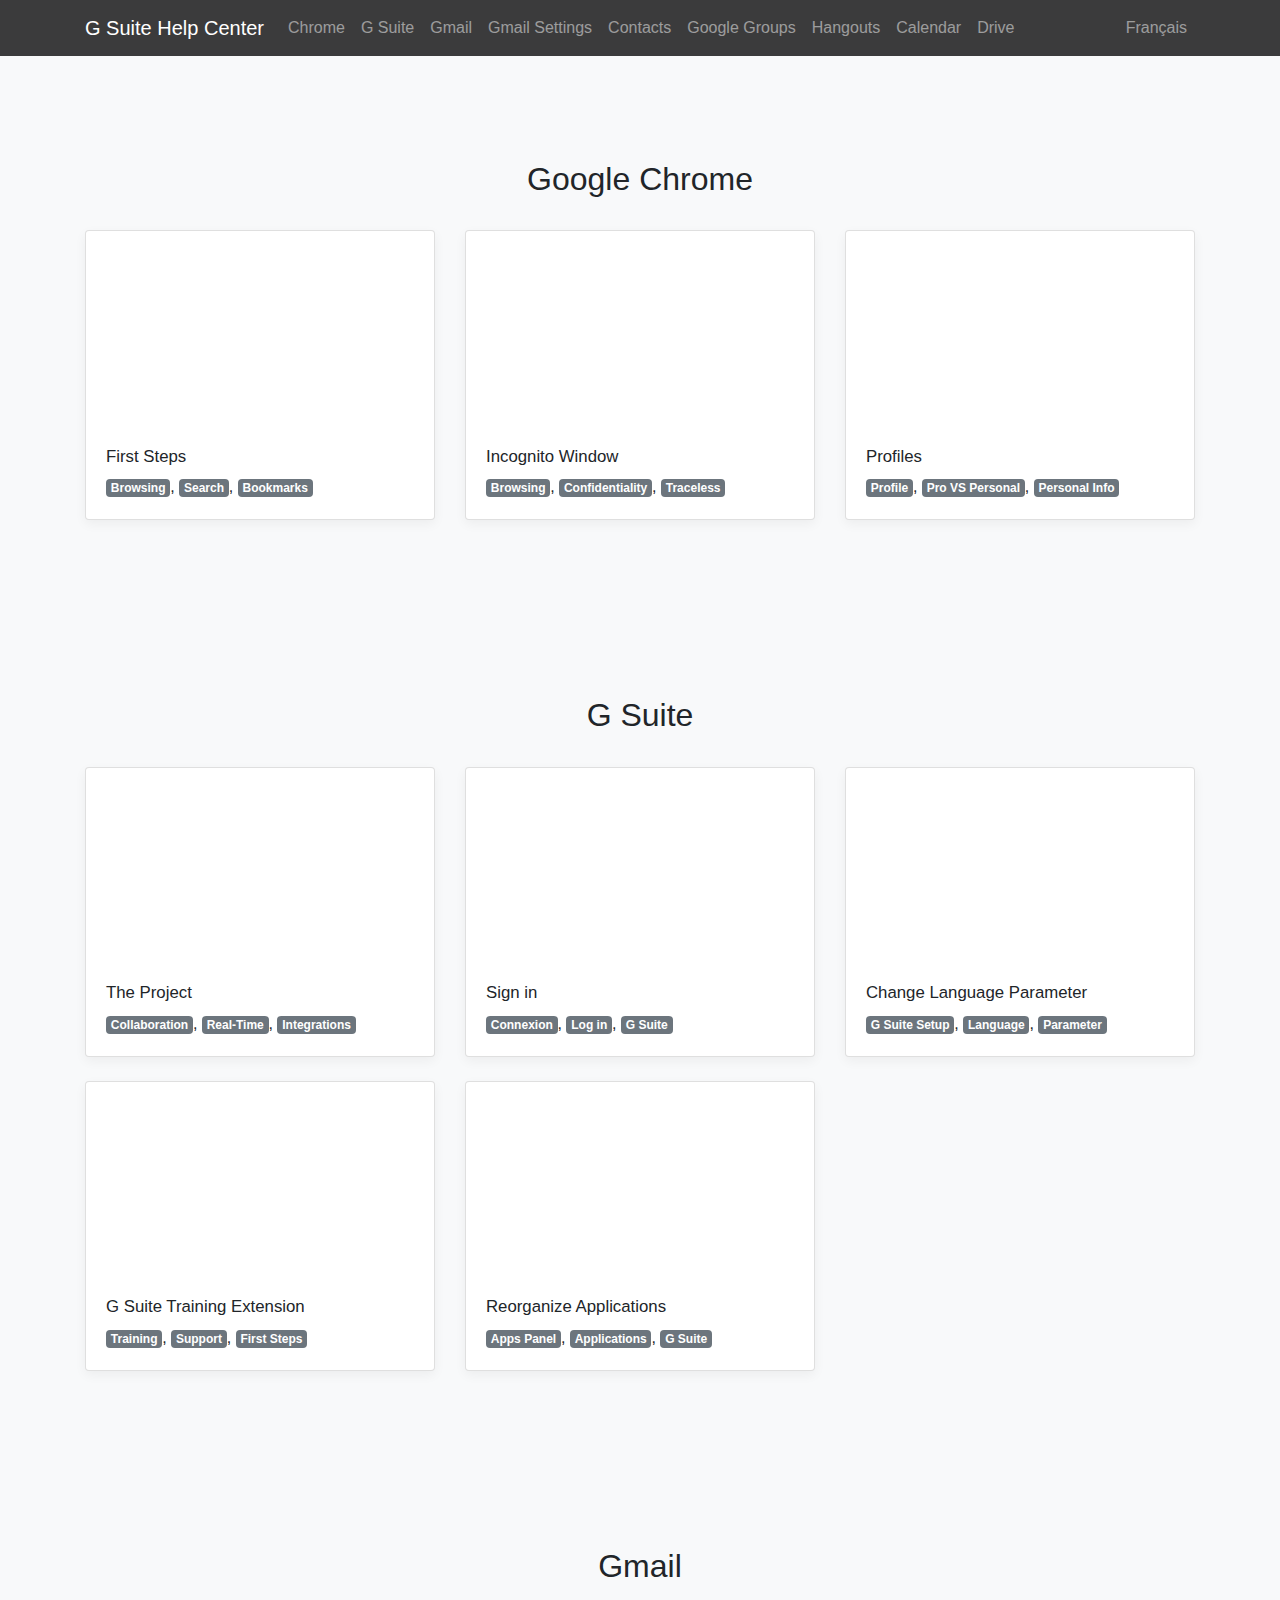
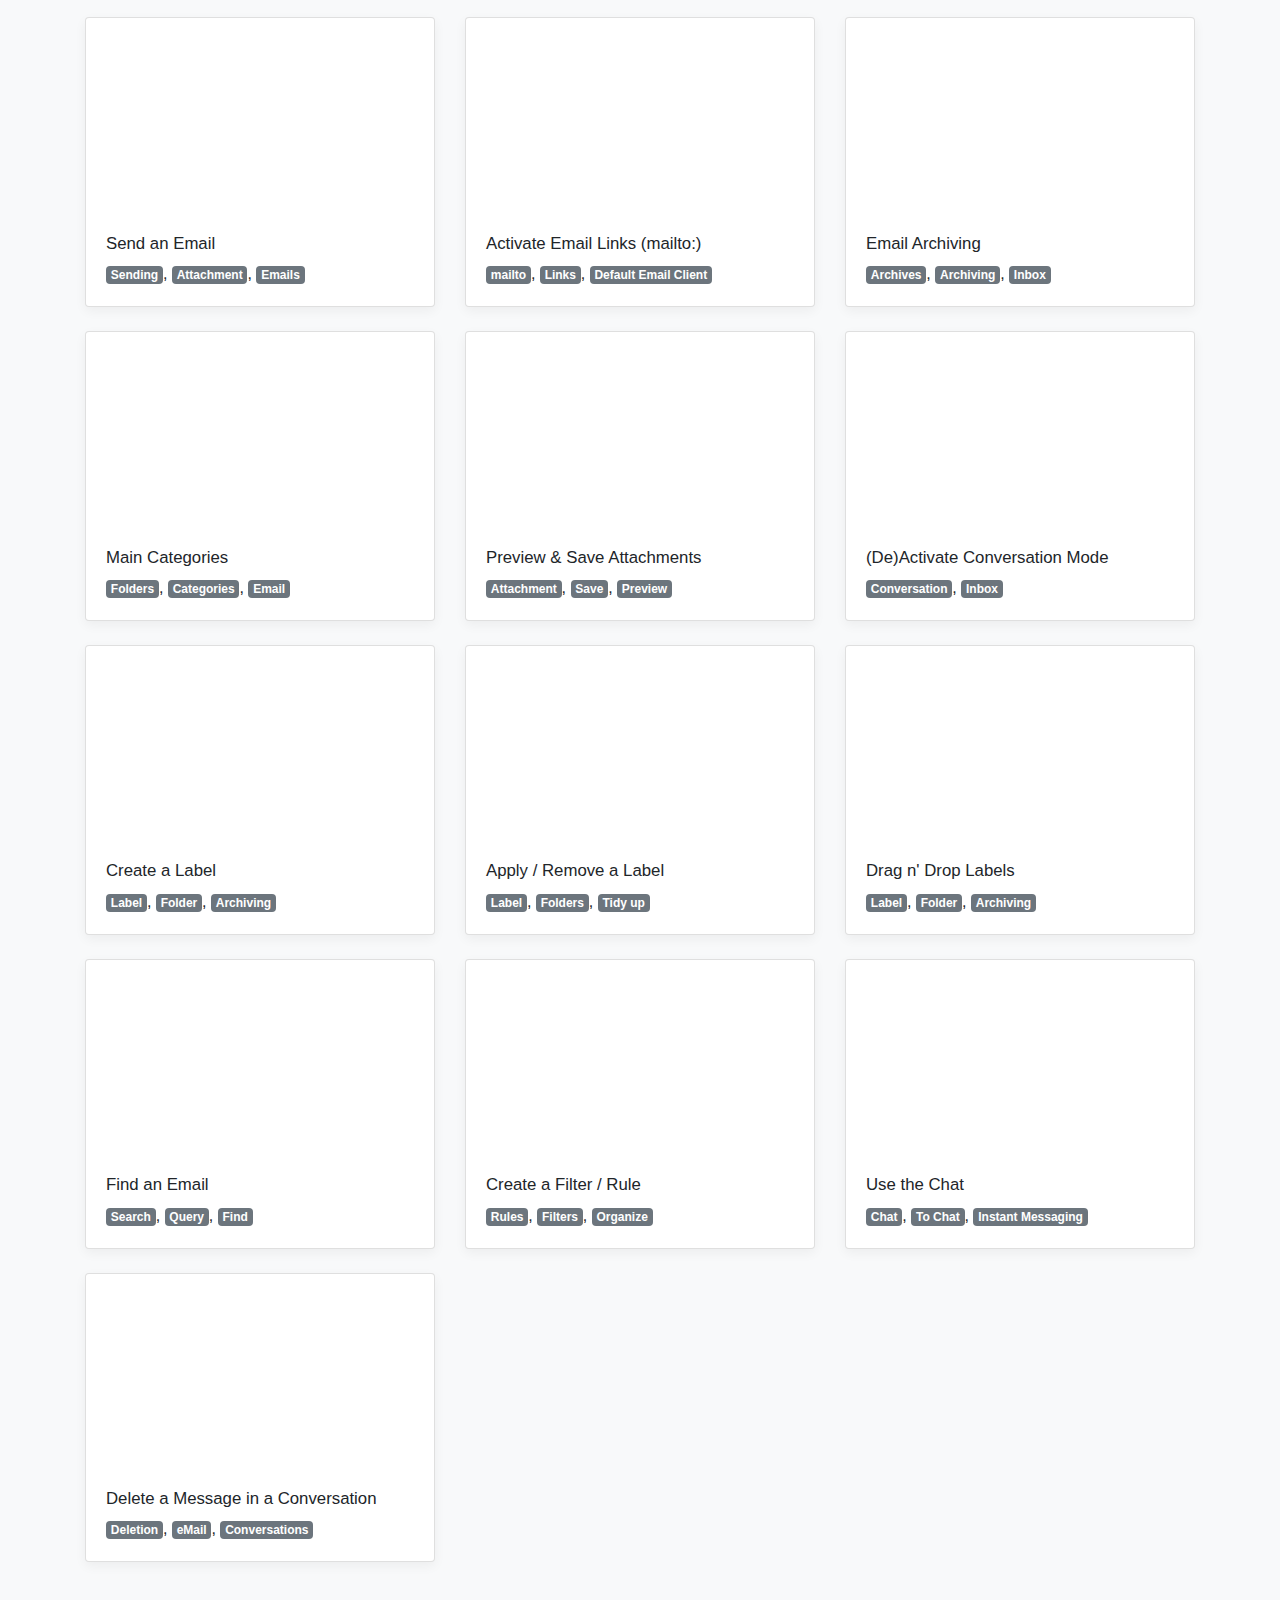
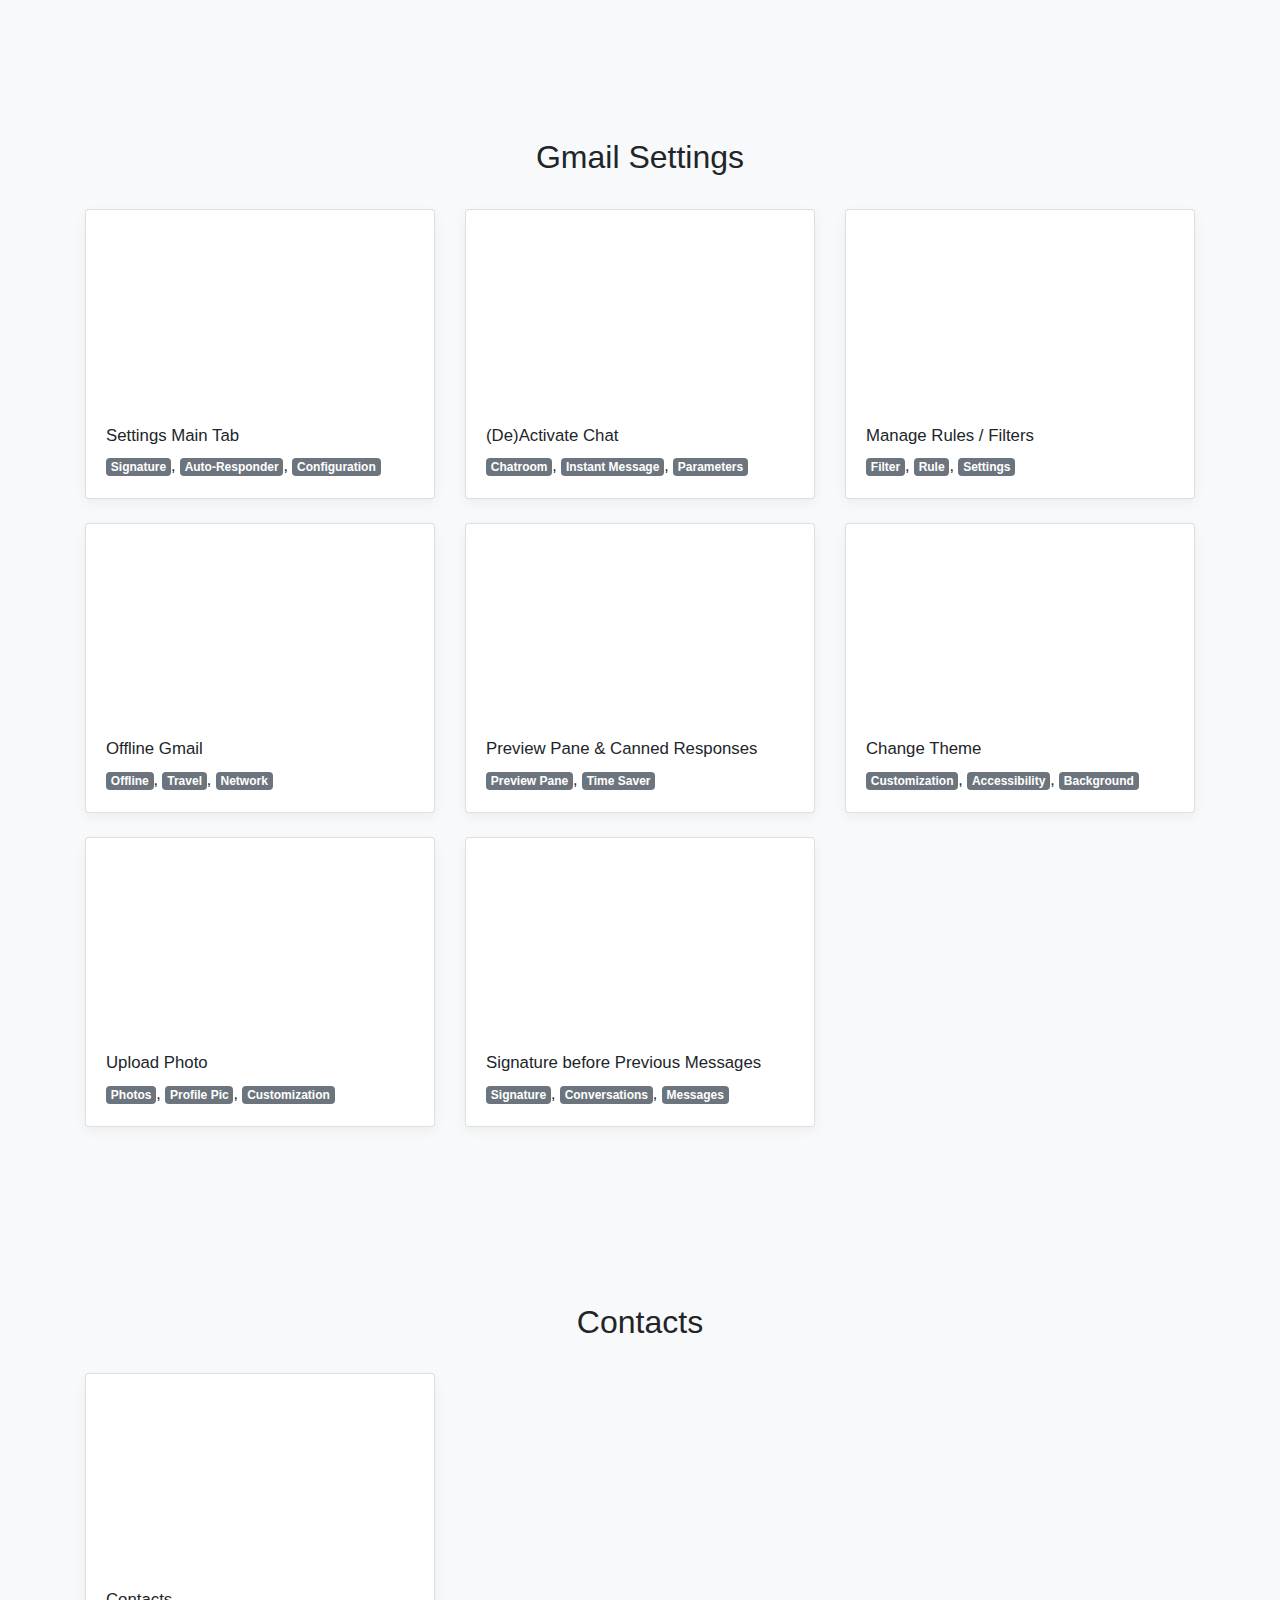
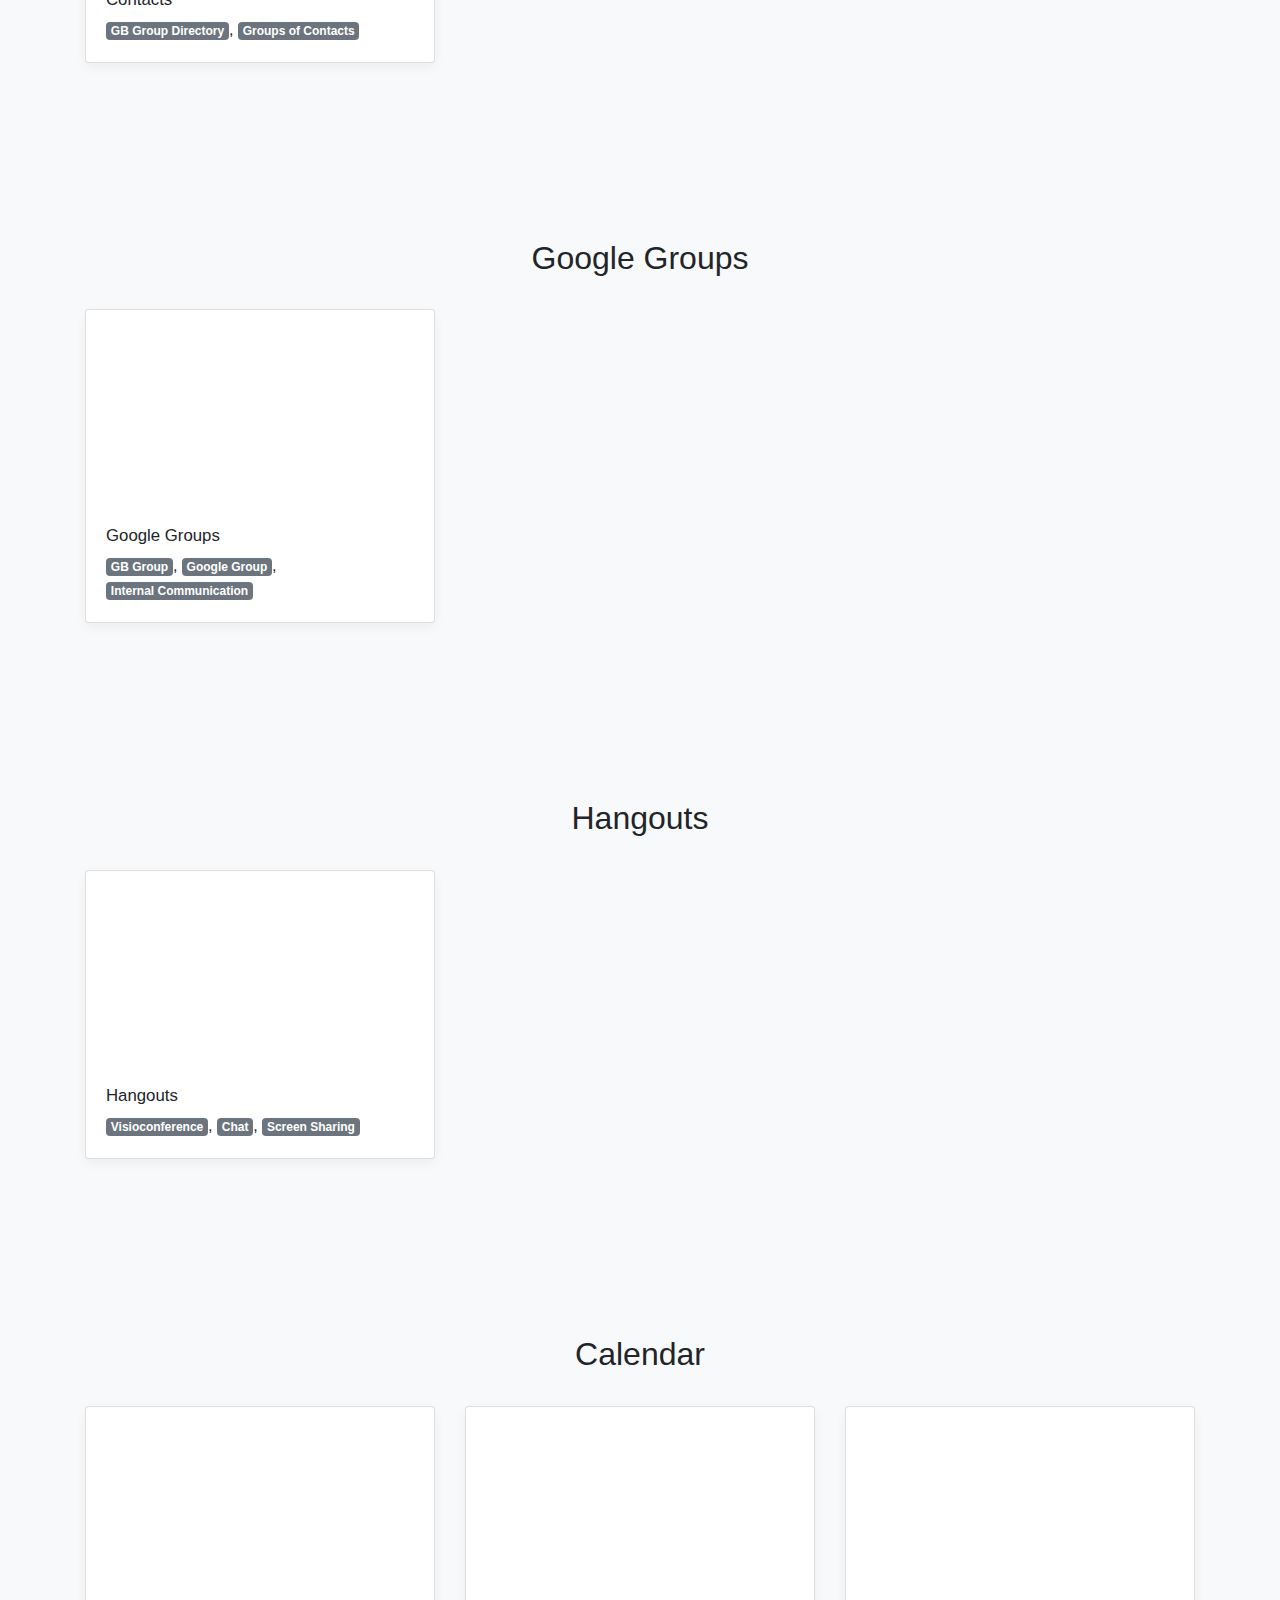
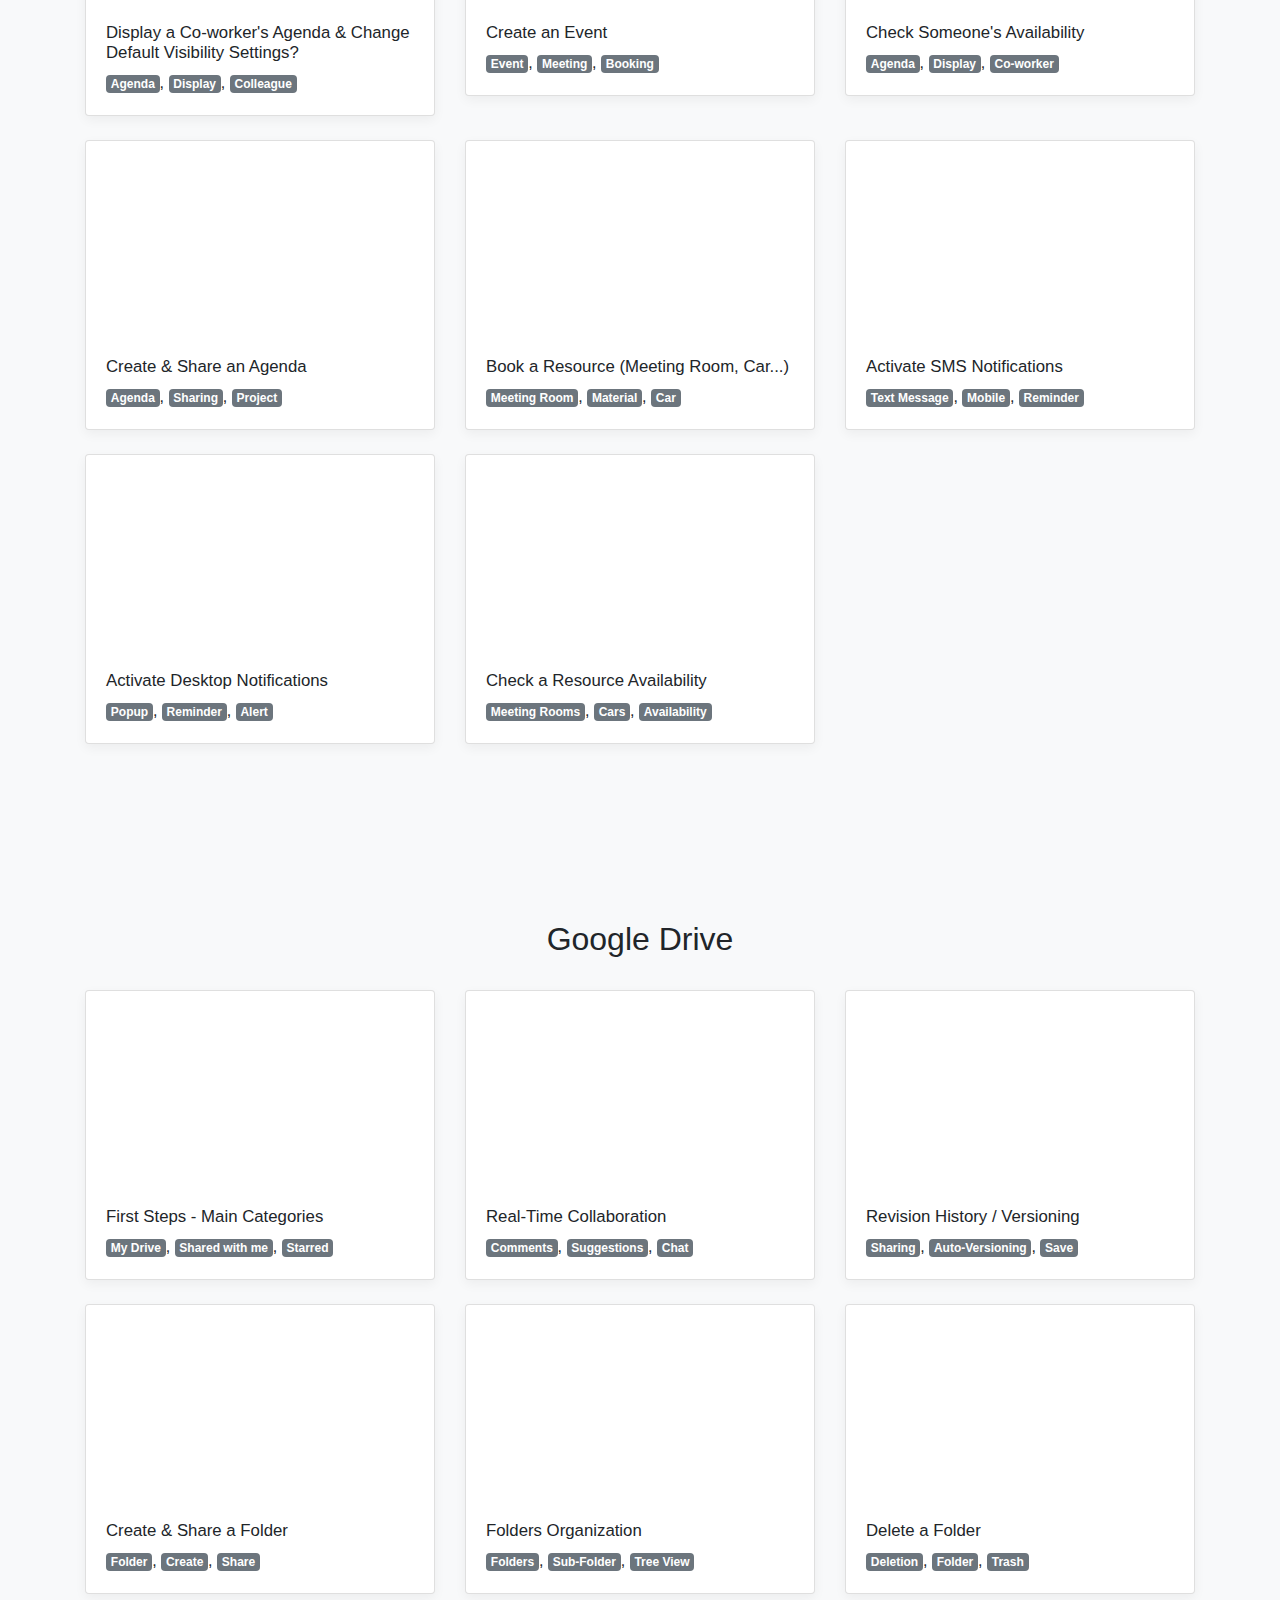
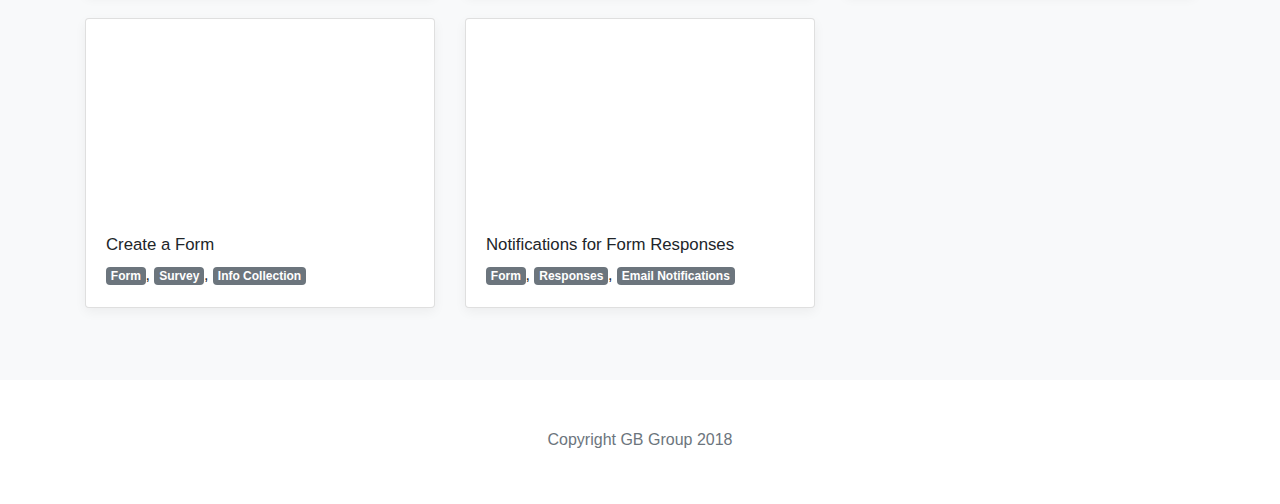
==== commit afc150c8: "Google groups" ====
--- a/en/index.html
+++ b/en/index.html
@@ -47,6 +47,9 @@
               <a class="nav-link" href="#contacts">Contacts</a>
             </li>
             <li class="nav-item">
+              <a class="nav-link" href="#groups">Google Groups</a>
+            </li>
+            <li class="nav-item">
               <a class="nav-link" href="#hangouts">Hangouts</a>
             </li>
             <li class="nav-item">
@@ -577,6 +580,44 @@
 
           <div class="row">
             <div class="col text-center">
+              <a name="groups"></a><h2 class="cate-title">Google Groups</h2>  
+            </div>
+          </div>
+
+          <div class="row">
+
+            <div class="col-md-4">
+              <div class="card mb-4 box-shadow">
+                <div class="embed-responsive embed-responsive-16by9">
+                  <iframe class="embed-responsive-item" src="https://www.youtube.com/embed/cwBwncBf8t8?rel=0&amp;showinfo=0" allowfullscreen></iframe>
+                </div>
+                <div class="card-body">
+                  <h4 class="tuto-title">Google Groups</h4>
+                  <p class="card-text"><span class="badge badge-secondary">GB Group</span>, <span class="badge badge-secondary">Google Group</span>, <span class="badge badge-secondary">Internal Communication</span></p>
+                </div>
+              </div>
+            </div>
+
+            <div class="col-md-4">
+              &nbsp;
+            </div>
+
+            <div class="col-md-4">
+              &nbsp;
+            </div>
+
+          </div>
+
+        </div>
+
+      </div>
+
+      <div class="album py-5 bg-light">
+        
+        <div class="container">
+
+          <div class="row">
+            <div class="col text-center">
               <a name="hangouts"></a><h2 class="cate-title">Hangouts</h2>  
             </div>
           </div>
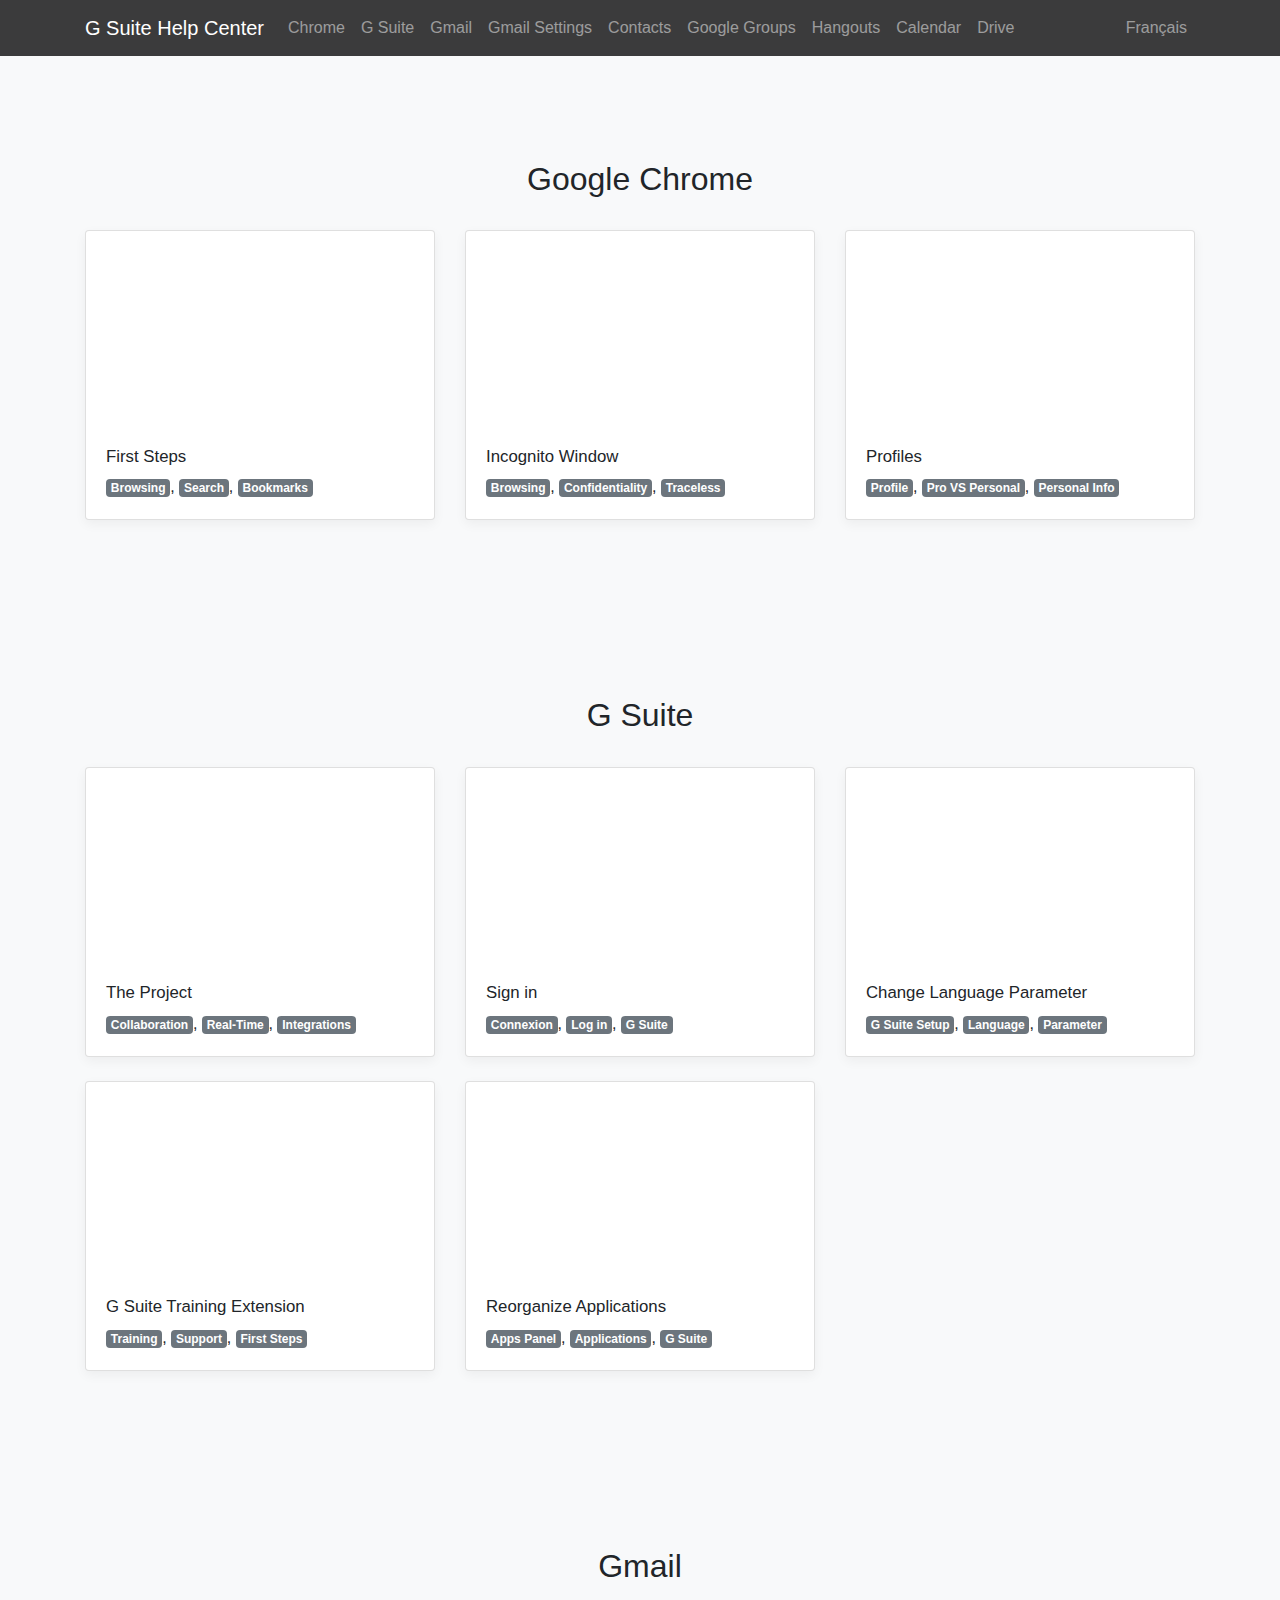
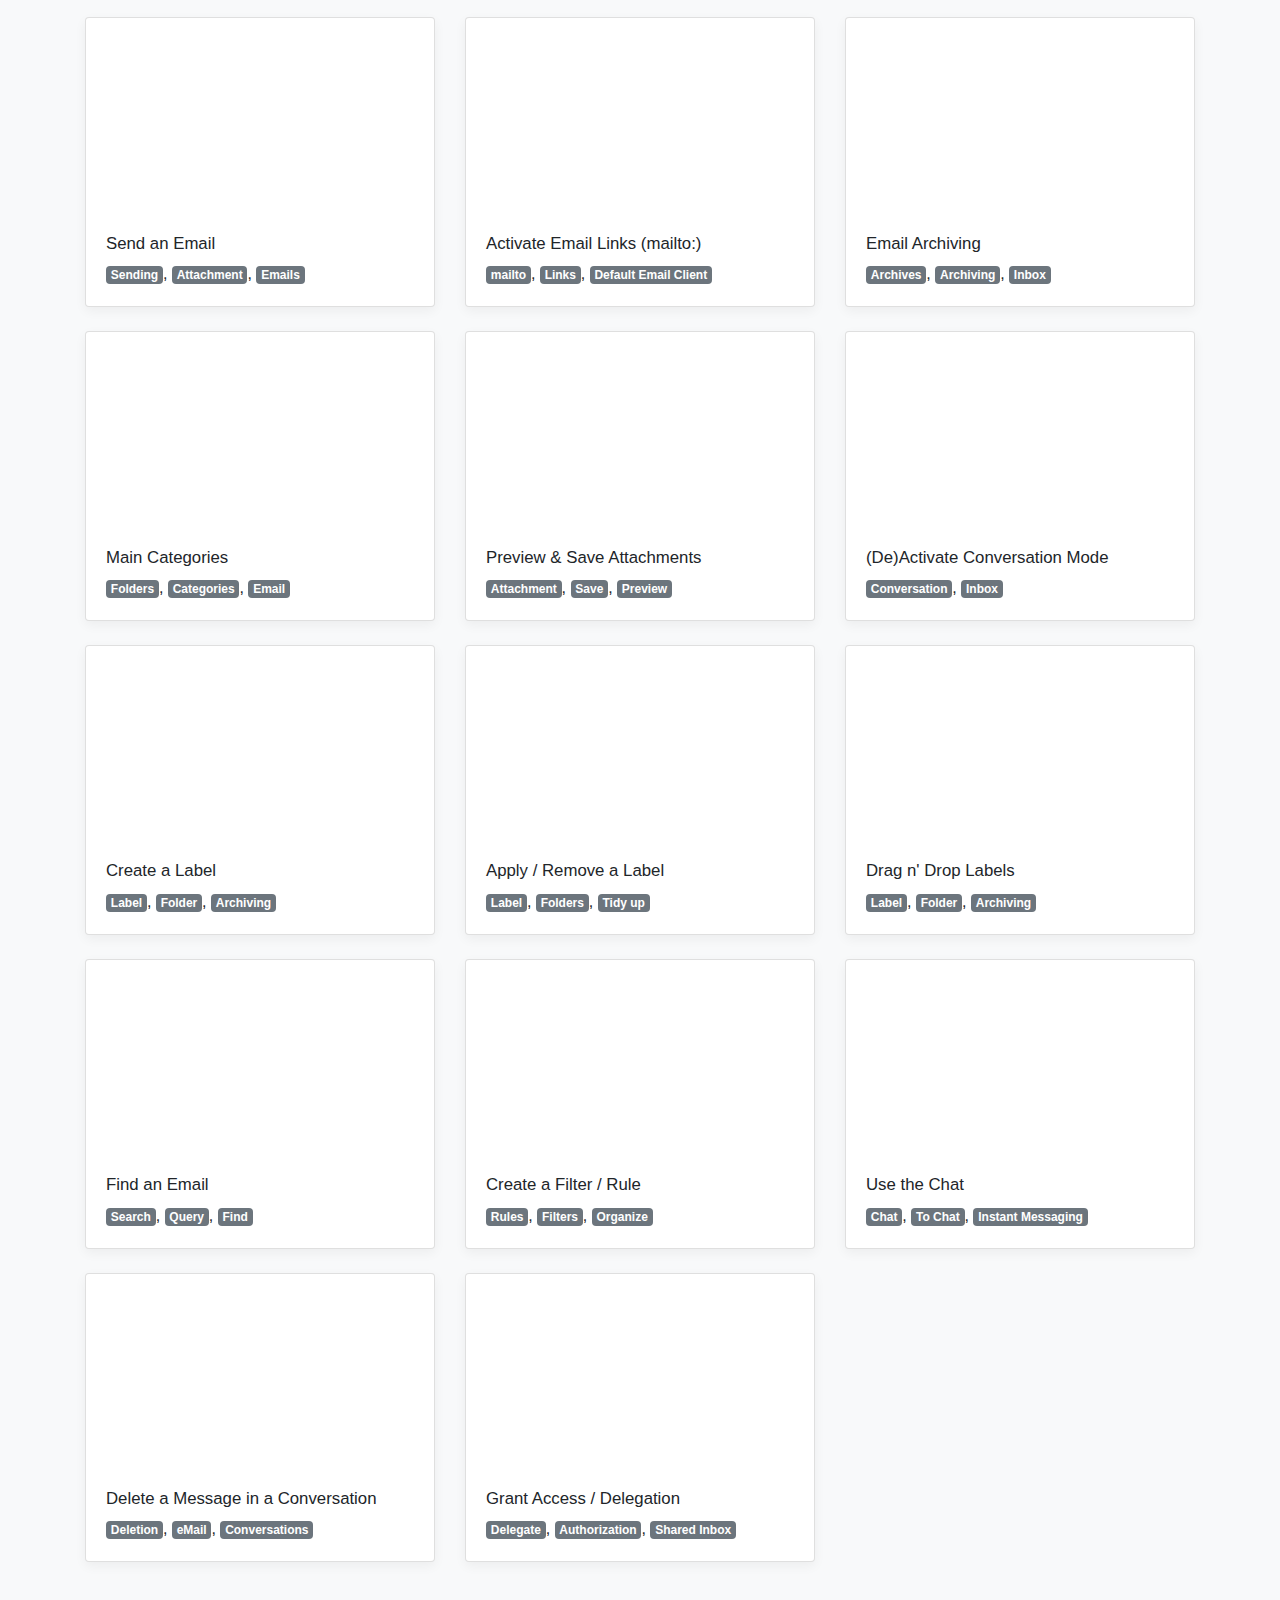
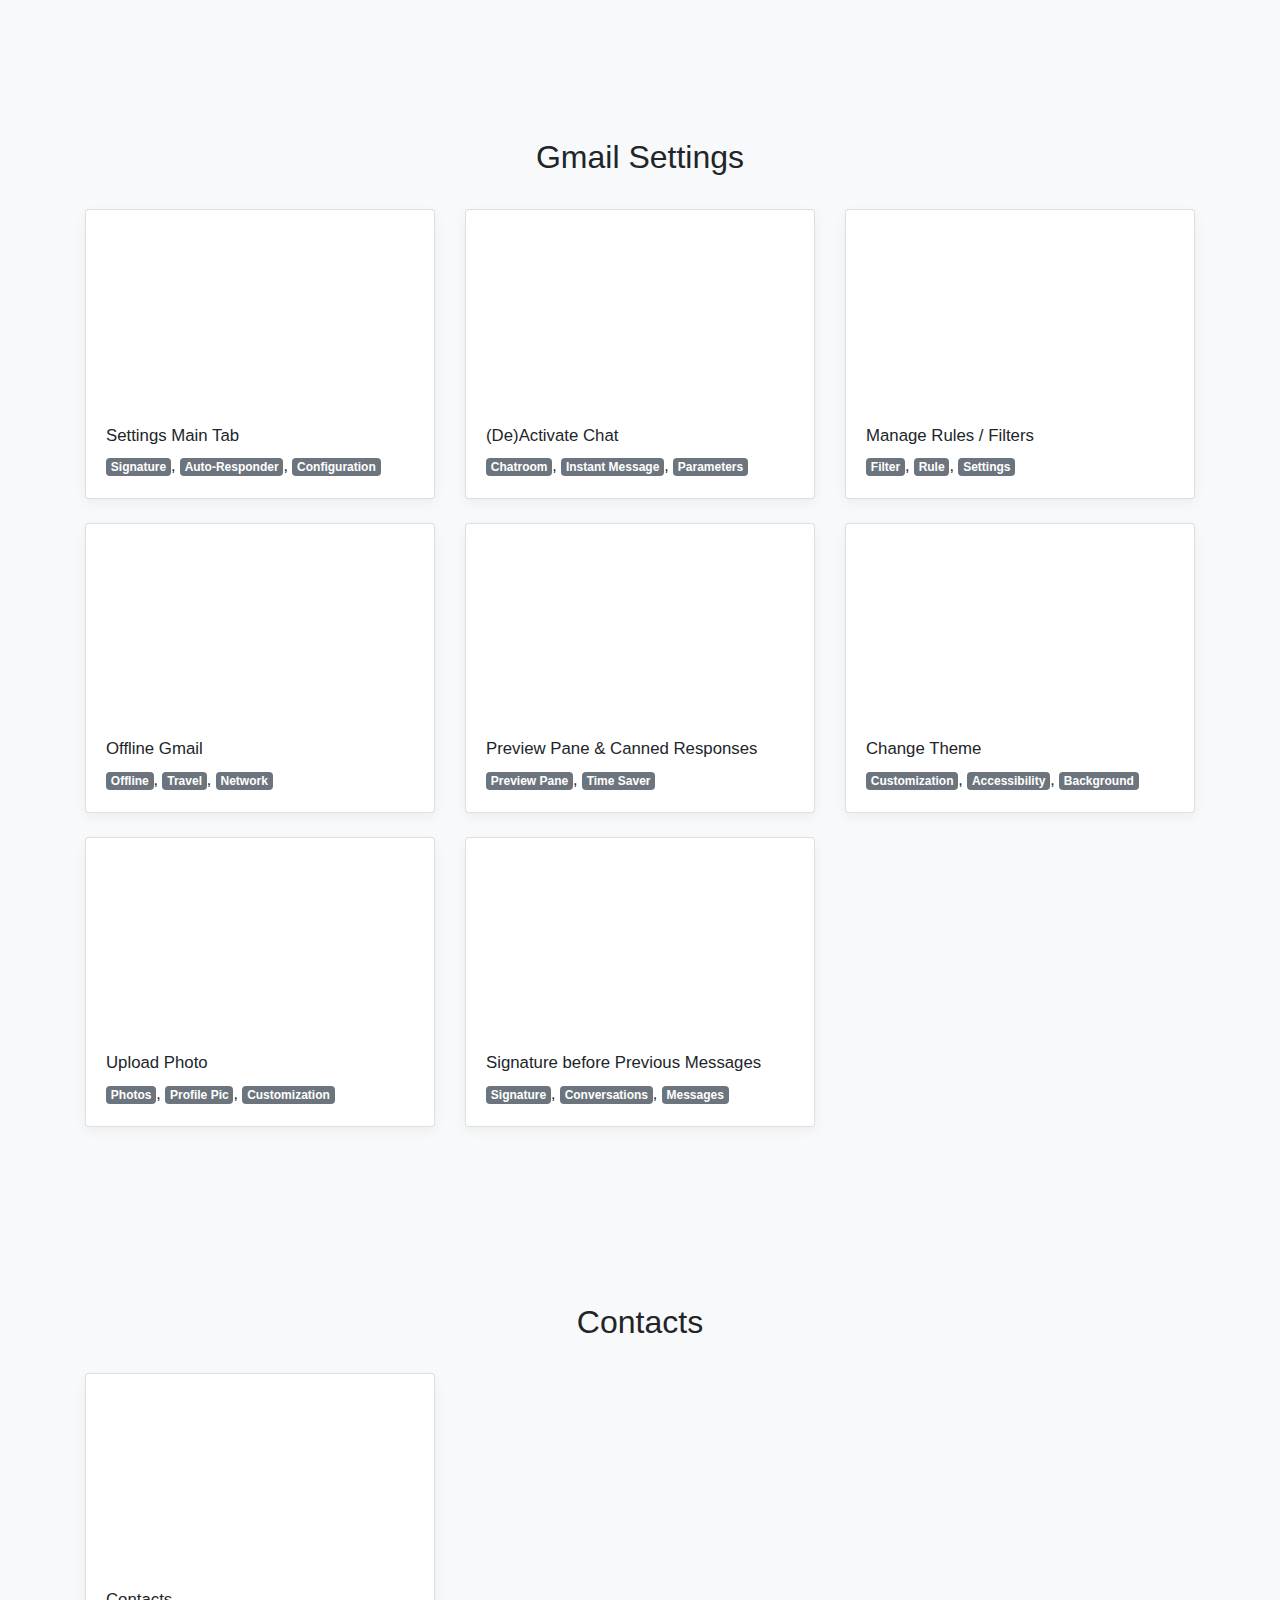
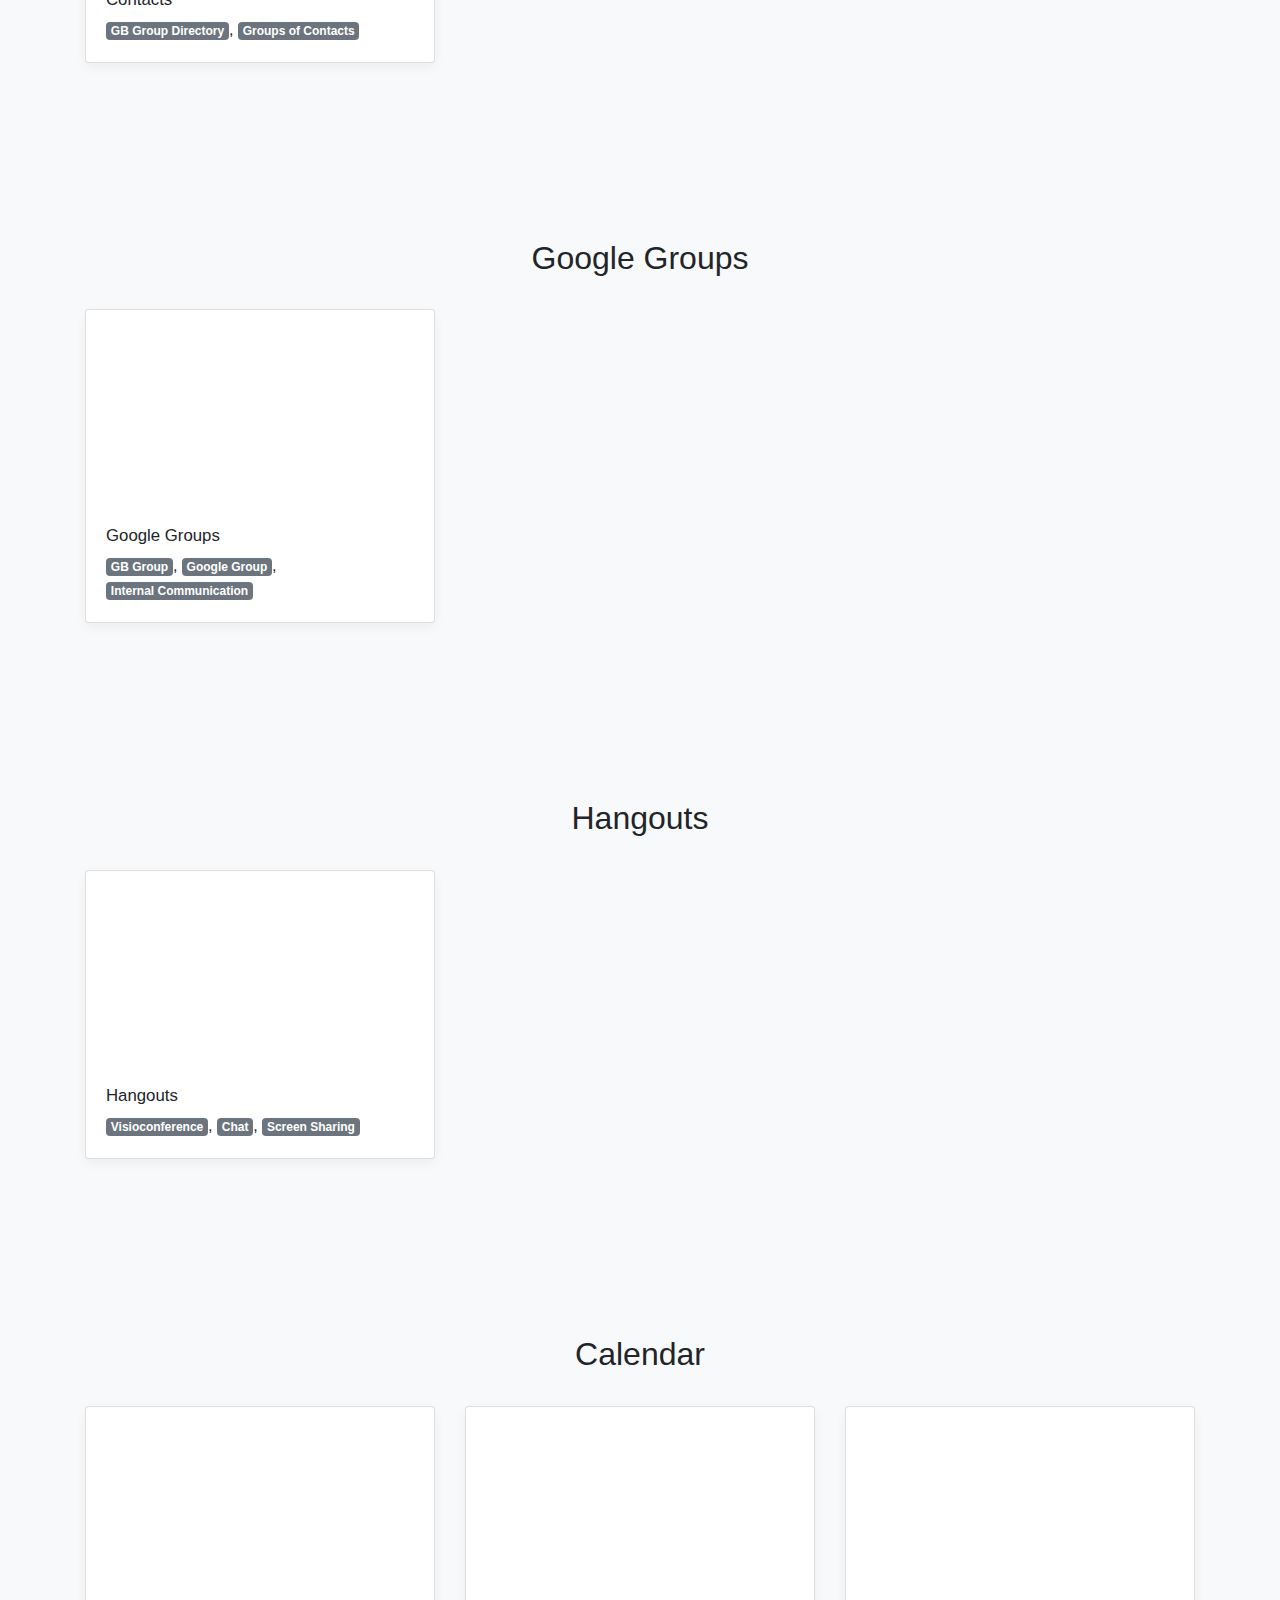
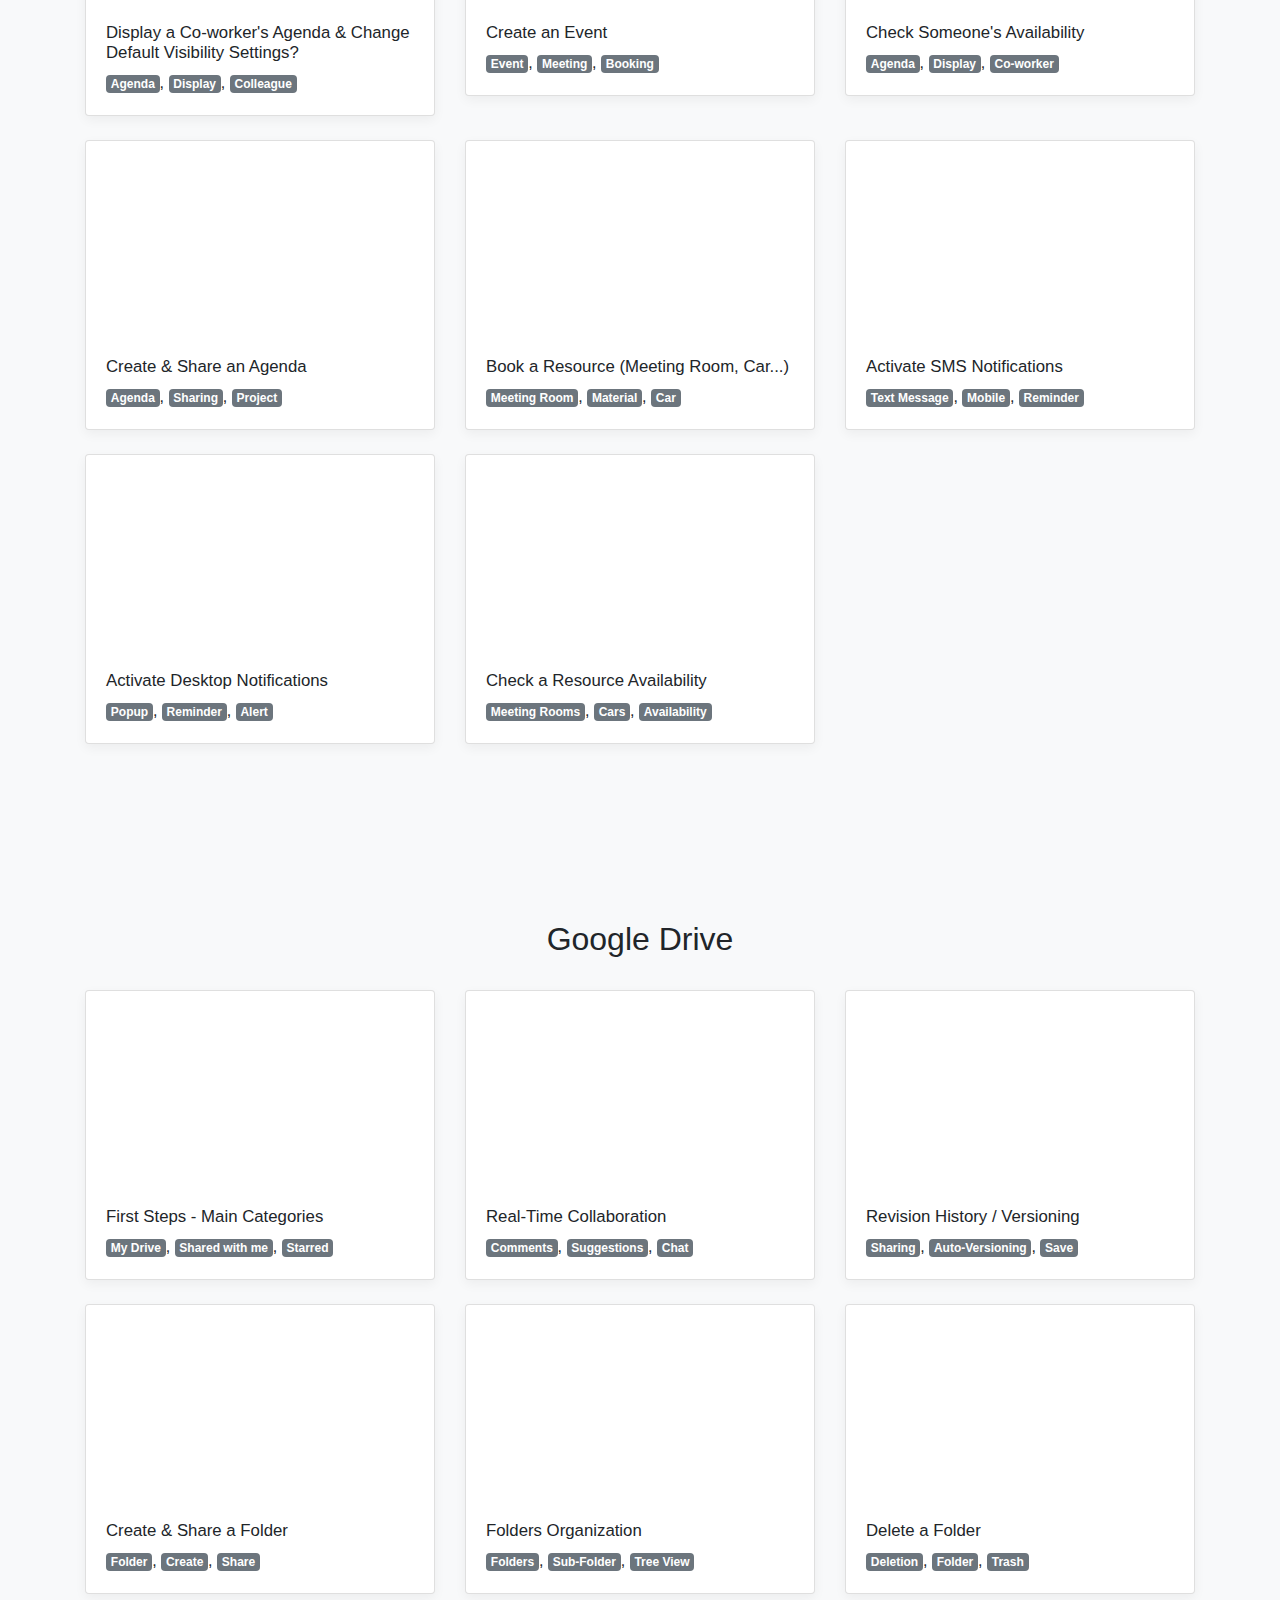
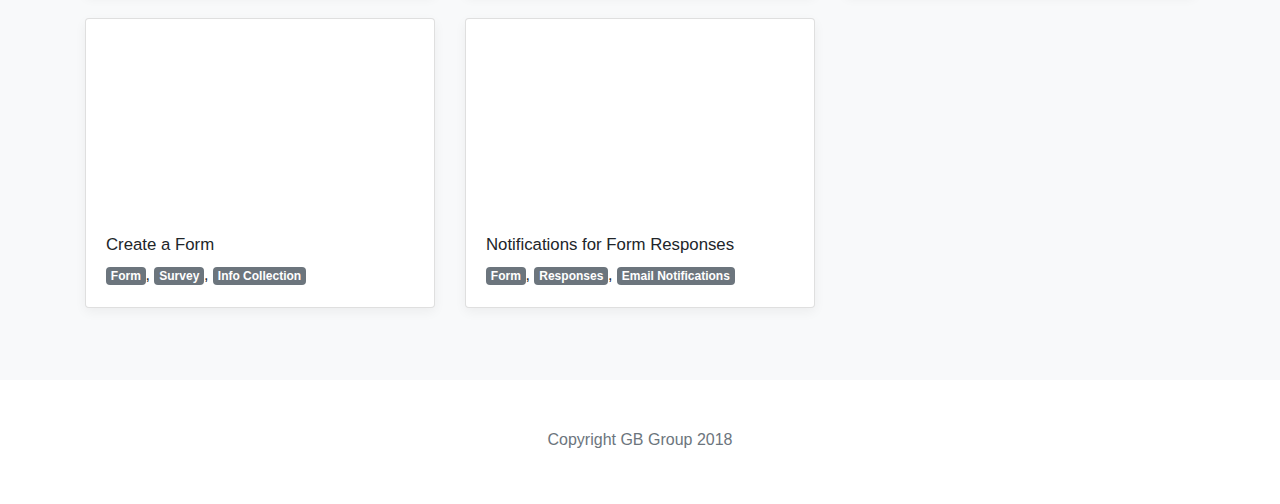
==== commit 28f6f5f6: "Adding delegation" ====
--- a/en/index.html
+++ b/en/index.html
@@ -395,7 +395,15 @@
             </div>
 
             <div class="col-md-4">
-              &nbsp;
+              <div class="card mb-4 box-shadow">
+                <div class="embed-responsive embed-responsive-16by9">
+                  <iframe class="embed-responsive-item" src="https://www.youtube.com/embed/bsboFie5zRw?rel=0&amp;showinfo=0" allowfullscreen></iframe>
+                </div>
+                <div class="card-body">
+                  <h4 class="tuto-title">Grant Access / Delegation</h4>
+                  <p class="card-text"><span class="badge badge-secondary">Delegate</span>, <span class="badge badge-secondary">Authorization</span>, <span class="badge badge-secondary">Shared Inbox</span></p>
+                </div>
+              </div>
             </div>
 
             <div class="col-md-4">
